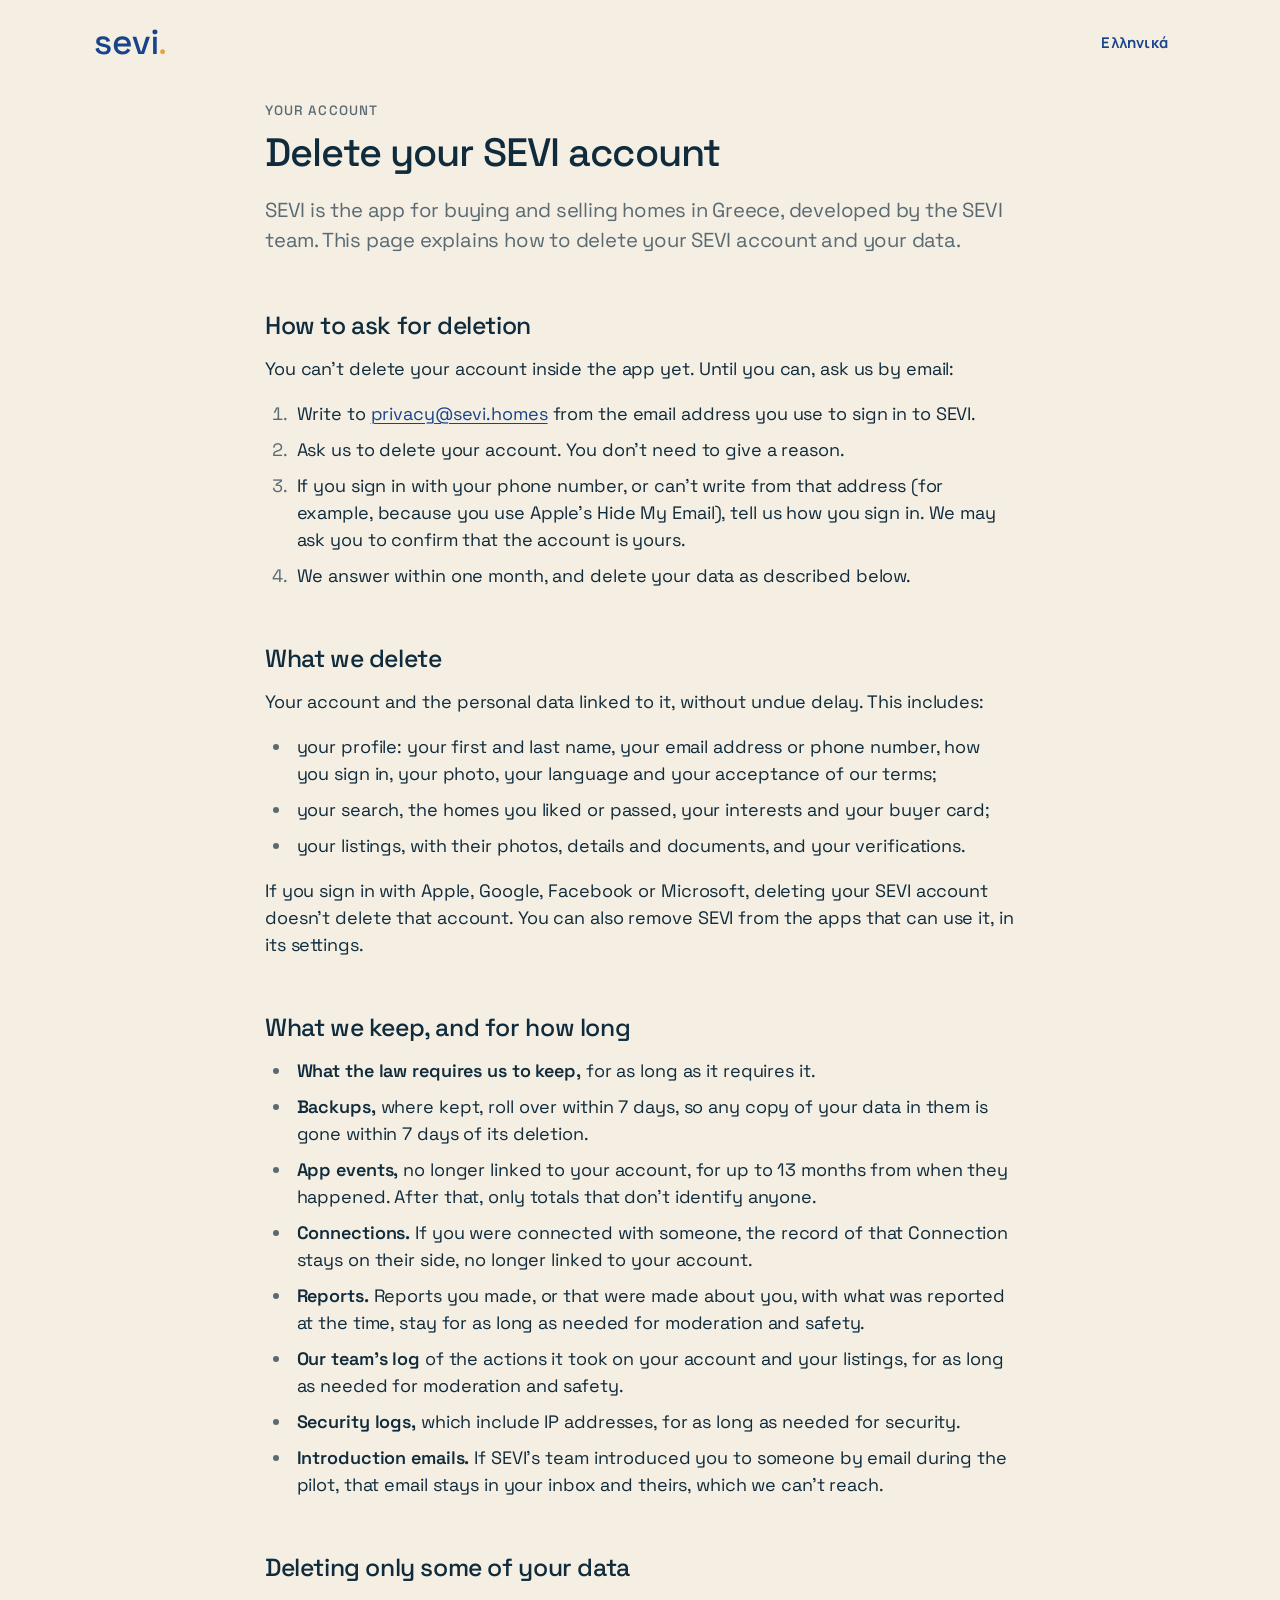
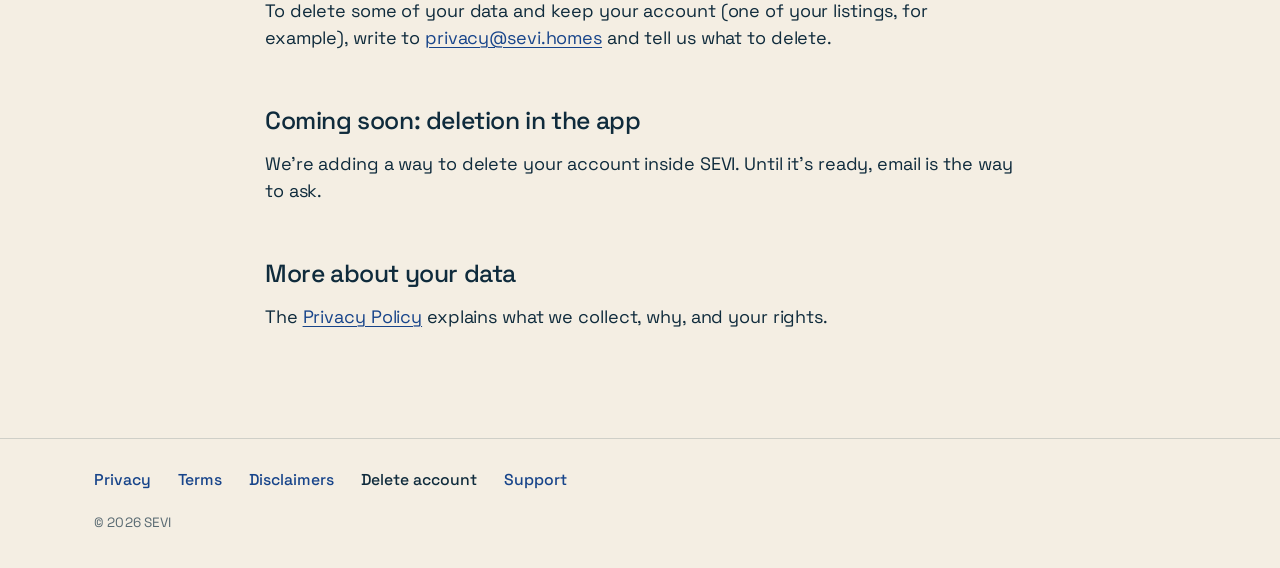
==== delete-account/index.html @ f6a487db "Publish the SEVI pilot site (built from Kirillsamarits/sevi 3c69f68, apps/web) Co-Authored-By: Claud" ====
<!doctype html>
<html lang="en">
<head>
<meta charset="utf-8">
<meta name="viewport" content="width=device-width, initial-scale=1">
<meta http-equiv="Content-Security-Policy" content="default-src 'none'; style-src 'self'; font-src 'self'; img-src 'self'; base-uri 'none'; form-action 'none'">
<meta name="referrer" content="no-referrer">
<title>Delete your SEVI account · SEVI</title>
<meta name="description" content="How to ask for your SEVI account to be deleted, what we delete, and what we keep and for how long.">
<meta name="color-scheme" content="light">
<meta name="theme-color" content="#F4EEE3">
<link rel="canonical" href="https://sevi.homes/delete-account/">
<link rel="alternate" hreflang="en" href="https://sevi.homes/delete-account/">
<link rel="alternate" hreflang="el" href="https://sevi.homes/el/delete-account/">
<link rel="alternate" hreflang="x-default" href="https://sevi.homes/delete-account/">
<link rel="icon" href="/favicon.ico" sizes="any">
<link rel="icon" href="/favicon.svg" type="image/svg+xml">
<link rel="apple-touch-icon" href="/apple-touch-icon.png">
<link rel="preload" href="/assets/fonts/SpaceGrotesk_400Regular.woff" as="font" type="font/woff" crossorigin>
<link rel="stylesheet" href="/assets/site.03971e6dd9.css">
</head>
<body>
<a class="skip" href="#main">Skip to content</a>
<header class="site-header"><div class="wrap"><a class="brand" href="/" aria-label="SEVI, home page"><svg class="wordmark" viewBox="0 0 205.51 79.40" aria-hidden="true" focusable="false"><g transform="translate(-0.600 74.000)"><path fill="#17448A" d="M27.8 1.4Q18.4 1.4 12.2 -2.8Q6 -7 4.6 -15.5L14.2 -17.8Q15 -13.7 16.9 -11.3Q18.8 -8.9 21.65 -7.9Q24.5 -6.9 27.8 -6.9Q32.7 -6.9 35.35 -8.8Q38 -10.7 38 -13.7Q38 -16.7 35.5 -18.1Q33 -19.5 28.1 -20.4L24.7 -21Q19.7 -21.9 15.6 -23.6Q11.5 -25.3 9.1 -28.3Q6.7 -31.3 6.7 -36Q6.7 -43 11.9 -46.85Q17.1 -50.7 25.7 -50.7Q34 -50.7 39.35 -46.95Q44.7 -43.2 46.3 -36.8L36.7 -34.1Q35.8 -38.6 32.9 -40.45Q30 -42.3 25.7 -42.3Q21.5 -42.3 19.1 -40.75Q16.7 -39.2 16.7 -36.4Q16.7 -33.4 19.05 -32Q21.4 -30.6 25.4 -29.9L28.9 -29.3Q34.2 -28.4 38.6 -26.8Q43 -25.2 45.55 -22.2Q48.1 -19.2 48.1 -14.2Q48.1 -6.8 42.6 -2.7Q37.1 1.4 27.8 1.4ZM81.7 1.4Q74.2 1.4 68.6 -1.75Q63 -4.9 59.85 -10.65Q56.7 -16.4 56.7 -24V-25.2Q56.7 -32.9 59.8 -38.65Q62.9 -44.4 68.45 -47.55Q74 -50.7 81.3 -50.7Q88.4 -50.7 93.75 -47.55Q99.1 -44.4 102.1 -38.8Q105.1 -33.2 105.1 -25.7V-21.8H67.2Q67.4 -15.3 71.55 -11.45Q75.7 -7.6 81.9 -7.6Q87.7 -7.6 90.65 -10.2Q93.6 -12.8 95.2 -16.2L103.7 -11.8Q102.3 -9 99.65 -5.9Q97 -2.8 92.7 -0.7Q88.4 1.4 81.7 1.4ZM67.3 -29.7H94.6Q94.2 -35.3 90.6 -38.45Q87 -41.6 81.2 -41.6Q75.4 -41.6 71.75 -38.45Q68.1 -35.3 67.3 -29.7ZM126.2 0 109.6 -49.3H120.5L133.6 -7.6H135.2L148.3 -49.3H159.2L142.6 0ZM168.2 0V-49.3H178.5V0ZM173.4 -56Q170.4 -56 168.35 -57.95Q166.3 -59.9 166.3 -63Q166.3 -66.1 168.35 -68.05Q170.4 -70 173.4 -70Q176.5 -70 178.5 -68.05Q180.5 -66.1 180.5 -63Q180.5 -59.9 178.5 -57.95Q176.5 -56 173.4 -56Z"/><circle fill="#E8A23C" cx="195.153" cy="-6.553" r="6.953"/></g></svg></a><a class="lang" href="/el/delete-account/" hreflang="el" lang="el">Ελληνικά</a></div></header>
<main id="main" tabindex="-1"><div class="page wrap"><div class="single"><header class="page-head"><p class="overline">YOUR ACCOUNT</p><h1>Delete your SEVI account</h1><p class="lead">SEVI is the app for buying and selling homes in Greece, developed by the SEVI team. This page explains how to delete your SEVI account and your data.</p></header><div class="prose"><h2>How to ask for deletion</h2>
<p>You can’t delete your account inside the app yet. Until you can, ask us by email:</p>
<ol><li>Write to <a href="mailto:privacy@sevi.homes?subject=Delete%20my%20SEVI%20account">privacy@sevi.homes</a> from the email address you use to sign in to SEVI.</li><li>Ask us to delete your account. You don’t need to give a reason.</li><li>If you sign in with your phone number, or can’t write from that address (for example, because you use Apple’s Hide My Email), tell us how you sign in. We may ask you to confirm that the account is yours.</li><li>We answer within one month, and delete your data as described below.</li></ol>
<h2>What we delete</h2>
<p>Your account and the personal data linked to it, without undue delay. This includes:</p>
<ul><li>your profile: your first and last name, your email address or phone number, how you sign in, your photo, your language and your acceptance of our terms;</li><li>your search, the homes you liked or passed, your interests and your buyer card;</li><li>your listings, with their photos, details and documents, and your verifications.</li></ul>
<p>If you sign in with Apple, Google, Facebook or Microsoft, deleting your SEVI account doesn’t delete that account. You can also remove SEVI from the apps that can use it, in its settings.</p>
<h2>What we keep, and for how long</h2>
<ul><li><strong>What the law requires us to keep,</strong> for as long as it requires it.</li><li><strong>Backups,</strong> where kept, roll over within 7 days, so any copy of your data in them is gone within 7 days of its deletion.</li><li><strong>App events,</strong> no longer linked to your account, for up to 13 months from when they happened. After that, only totals that don’t identify anyone.</li><li><strong>Connections.</strong> If you were connected with someone, the record of that Connection stays on their side, no longer linked to your account.</li><li><strong>Reports.</strong> Reports you made, or that were made about you, with what was reported at the time, stay for as long as needed for moderation and safety.</li><li><strong>Our team’s log</strong> of the actions it took on your account and your listings, for as long as needed for moderation and safety.</li><li><strong>Security logs,</strong> which include IP addresses, for as long as needed for security.</li><li><strong>Introduction emails.</strong> If SEVI’s team introduced you to someone by email during the pilot, that email stays in your inbox and theirs, which we can’t reach.</li></ul>
<h2>Deleting only some of your data</h2>
<p>To delete some of your data and keep your account (one of your listings, for example), write to <a href="mailto:privacy@sevi.homes">privacy@sevi.homes</a> and tell us what to delete.</p>
<h2>Coming soon: deletion in the app</h2>
<p>We’re adding a way to delete your account inside SEVI. Until it’s ready, email is the way to ask.</p>
<h2>More about your data</h2>
<p>The <a href="/privacy/">Privacy Policy</a> explains what we collect, why, and your rights.</p></div></div></div></main>
<footer class="site-footer"><div class="wrap"><nav aria-label="Legal and help"><ul class="footer-links"><li><a href="/privacy/">Privacy</a></li><li><a href="/terms/">Terms</a></li><li><a href="/disclaimers/">Disclaimers</a></li><li><a href="/delete-account/" aria-current="page">Delete account</a></li><li><a href="/support/">Support</a></li></ul></nav><p class="copyright">© 2026 SEVI</p></div></footer>
</body>
</html>
---- assets/site.03971e6dd9.css ----
/* GENERATED by apps/web (src/css.ts) from packages/ui/src/tokens.ts. Do not edit. */
@font-face { font-family: "Space Grotesk"; font-style: normal; font-weight: 400; font-display: swap; src: url("/assets/fonts/SpaceGrotesk_400Regular.woff") format("woff"); }
@font-face { font-family: "Sevi Greek"; font-style: normal; font-weight: 400; font-display: swap; src: url("/assets/fonts/Manrope_500Medium.woff") format("woff"); size-adjust: 94%; }
@font-face { font-family: "Space Grotesk"; font-style: normal; font-weight: 500; font-display: swap; src: url("/assets/fonts/SpaceGrotesk_500Medium.woff") format("woff"); }
@font-face { font-family: "Sevi Greek"; font-style: normal; font-weight: 500; font-display: swap; src: url("/assets/fonts/Manrope_600SemiBold.woff") format("woff"); size-adjust: 94%; }
@font-face { font-family: "Space Grotesk"; font-style: normal; font-weight: 600; font-display: swap; src: url("/assets/fonts/SpaceGrotesk_600SemiBold.woff") format("woff"); }
@font-face { font-family: "Sevi Greek"; font-style: normal; font-weight: 600; font-display: swap; src: url("/assets/fonts/Manrope_700Bold.woff") format("woff"); size-adjust: 94%; }
:root {
  --color-bg: #F4EEE3;
  --color-surface: #FFFFFF;
  --color-brand: #17448A;
  --color-surface-dark: #11325F;
  --color-text: #0F2B3C;
  --color-text-muted: rgba(15, 43, 60, 0.68);
  --color-text-subtle: rgba(15, 43, 60, 0.46);
  --color-text-on-dark: #FFFFFF;
  --color-text-on-dark-muted: rgba(255, 255, 255, 0.78);
  --color-primary: #17448A;
  --color-on-primary: #FFFFFF;
  --color-link: #17448A;
  --color-tint: rgba(23, 68, 138, 0.10);
  --color-tint-on-surface: #E8ECF3;
  --color-icon-tile: #11325F;
  --color-find-dot: #E8A23C;
  --color-logo-mono: #000000;
  --color-fill: rgba(15, 43, 60, 0.06);
  --color-fill-on-dark: rgba(255, 255, 255, 0.14);
  --color-line-on-dark: rgba(255, 255, 255, 0.42);
  --color-land-on-brand: #11325F;
  --color-story-track: rgba(255, 255, 255, 0.45);
  --color-art-sky: #F4EEE3;
  --color-art-sea: #17448A;
  --color-art-sea-on-brand: #11325F;
  --color-art-deep: #11325F;
  --color-art-wall: #FFFFFF;
  --color-art-ink: #0F2B3C;
  --color-art-shade: rgba(15, 43, 60, 0.10);
  --color-art-land: rgba(15, 43, 60, 0.06);
  --color-art-window: rgba(23, 68, 138, 0.14);
  --color-line-on-light: rgba(23, 68, 138, 0.38);
  --color-land-on-light: rgba(23, 68, 138, 0.07);
  --color-scrim: rgba(15, 43, 60, 0.55);
  --color-tab-bar-tint: rgba(244, 238, 227, 0.92);
  --color-glass-wash: rgba(244, 238, 227, 0.72);
  --color-glass-wash-on-brand: rgba(255, 255, 255, 0.78);
  --color-danger: #A8432F;
  --color-danger-soft: rgba(168, 67, 47, 0.10);
  --color-divider: rgba(15, 43, 60, 0.16);
  --color-control-track: rgba(15, 43, 60, 0.10);
  --color-control-off: rgba(15, 43, 60, 0.60);
  --color-histogram: rgba(23, 68, 138, 0.32);
  --space-xxs: 0.125rem;
  --space-xs: 0.25rem;
  --space-sm: 0.5rem;
  --space-md: 0.75rem;
  --space-lg: 1rem;
  --space-xl: 1.5rem;
  --space-xxl: 2rem;
  --space-xxxl: 3rem;
  --space-gutter: 1.5rem;
  --radius-sm: 12px;
  --radius-tile: 12px;
  --radius-input: 16px;
  --radius-card: 24px;
  --radius-sheet: 28px;
  --radius-pill: 999px;
  --shadow-resting: 0px 1px 2px rgba(15, 43, 60, 0.06), 0px 2px 8px rgba(15, 43, 60, 0.06);
  --shadow-card: 0px 1px 3px rgba(15, 43, 60, 0.06), 0px 10px 28px rgba(15, 43, 60, 0.10);
  --shadow-raised: 0px 2px 6px rgba(15, 43, 60, 0.08), 0px 18px 44px rgba(15, 43, 60, 0.14);
  --shadow-tab-bar: 0px 2px 6px rgba(15, 43, 60, 0.06), 0px 8px 28px rgba(15, 43, 60, 0.12);
  --shadow-pinned-footer: 0px -1px 2px rgba(15, 43, 60, 0.05), 0px -6px 16px rgba(15, 43, 60, 0.08);
  --shadow-pinned-header: 0px 1px 2px rgba(15, 43, 60, 0.05), 0px 6px 16px rgba(15, 43, 60, 0.08);
  --shadow-focus: inset 0px 0px 0px 1.5px rgba(23, 68, 138, 1);
  --shadow-focus-danger: inset 0px 0px 0px 1.5px rgba(168, 67, 47, 1);
  --shadow-focus-on-dark: inset 0px 0px 0px 2px rgba(255,255,255,1);
  --shadow-thumb: 0px 1px 2px rgba(15, 43, 60, 0.10), 0px 3px 8px rgba(15, 43, 60, 0.14), inset 0px 0px 0px 2px rgba(23, 68, 138, 1);
  --type-hero-size: 2.125rem;
  --type-hero-line: 1.1176;
  --type-hero-tracking: -0.024em;
  --type-hero-weight: 500;
  --type-hero-compact-size: 1.75rem;
  --type-hero-compact-line: 1.1429;
  --type-hero-compact-tracking: -0.022em;
  --type-hero-compact-weight: 500;
  --type-title-size: 1.75rem;
  --type-title-line: 1.2143;
  --type-title-tracking: -0.022em;
  --type-title-weight: 500;
  --type-story-title-size: 1.75rem;
  --type-story-title-line: 1.2143;
  --type-story-title-tracking: -0.022em;
  --type-story-title-weight: 500;
  --type-price-size: 1.75rem;
  --type-price-line: 1.1429;
  --type-price-tracking: -0.02em;
  --type-price-weight: 700;
  --type-title2-size: 1.375rem;
  --type-title2-line: 1.2727;
  --type-title2-tracking: -0.016em;
  --type-title2-weight: 500;
  --type-headline-size: 1.125rem;
  --type-headline-line: 1.3333;
  --type-headline-tracking: -0.01em;
  --type-headline-weight: 500;
  --type-body-size: 1rem;
  --type-body-line: 1.5;
  --type-body-tracking: -0.006em;
  --type-body-weight: 400;
  --type-body-strong-size: 1rem;
  --type-body-strong-line: 1.5;
  --type-body-strong-tracking: -0.006em;
  --type-body-strong-weight: 600;
  --type-callout-size: 0.875rem;
  --type-callout-line: 1.4286;
  --type-callout-tracking: 0em;
  --type-callout-weight: 500;
  --type-subhead-size: 0.875rem;
  --type-subhead-line: 1.4286;
  --type-subhead-tracking: 0em;
  --type-subhead-weight: 400;
  --type-caption-size: 0.75rem;
  --type-caption-line: 1.3333;
  --type-caption-tracking: 0.01em;
  --type-caption-weight: 400;
  --type-provider-label-size: 1.1875rem;
  --type-provider-label-line: 1.2632;
  --type-provider-label-tracking: -0.008em;
  --type-provider-label-weight: 600;
  --type-header-action-size: 0.875rem;
  --type-header-action-line: 1.4286;
  --type-header-action-tracking: 0em;
  --type-header-action-weight: 600;
  --type-tab-label-size: 0.6875rem;
  --type-tab-label-line: 1.2727;
  --type-tab-label-tracking: 0.01em;
  --type-tab-label-weight: 500;
  --type-overline-size: 0.75rem;
  --type-overline-line: 1.3333;
  --type-overline-tracking: 0.08em;
  --type-overline-weight: 500;
  --weight-regular: 400;
  --weight-medium: 500;
  --weight-semibold: 600;
  --weight-bold: 700;
  --size-hit: 48px;
  --size-header: 44px;
  --size-logo-header: 28px;
  --size-logo-hero: 56px;
  --size-content-max: 560px;
  --motion-press: 100ms;
  --motion-fast: 150ms;
  --motion-base: 220ms;
  --motion-slow: 300ms;
  --ease-out: cubic-bezier(0.23, 1, 0.32, 1);
  --font-latin: "Space Grotesk", "Sevi Greek", system-ui, -apple-system, "Segoe UI", sans-serif;
  --font-greek: "Sevi Greek", "Space Grotesk", system-ui, -apple-system, "Segoe UI", sans-serif;
  --greek-tracking-el: 0.012em;
  --greek-tracking: 0em;
  --logo-ratio: 2.5883;
  --logo-clear: 0.6855;
  --gutter: var(--space-gutter);
  /* The readable line for running text: 65 characters of Space Grotesk (its "0" is 0.641 em), in rem so the frame stays put when the language (and the face) changes. The contents column sits beside it. */
  --measure: 41.665rem;
  --toc-width: 16rem;
  --page-max: calc(var(--toc-width) + var(--space-xxxl) + var(--measure));
}
*, *::before, *::after { box-sizing: border-box; }
html { color-scheme: light; font-family: var(--font-latin); -webkit-text-size-adjust: 100%; text-size-adjust: 100%; }
[lang|="el"] { font-family: var(--font-greek); --greek-tracking: var(--greek-tracking-el); }
[lang|="en"] { font-family: var(--font-latin); --greek-tracking: 0em; }
@media (min-width: 48rem) { html { font-size: 112.5%; } }
body { margin: 0; min-height: 100vh; min-height: 100svh; display: flex; flex-direction: column; background: var(--color-bg); color: var(--color-text); font-size: var(--type-body-size); line-height: var(--type-body-line); letter-spacing: calc(var(--type-body-tracking) + var(--greek-tracking)); font-weight: var(--type-body-weight); overflow-wrap: break-word; -webkit-font-smoothing: antialiased; -moz-osx-font-smoothing: grayscale; }
main { flex: 1 0 auto; }
main:focus { outline: none; }
h1, h2, h3, p, ul, ol { margin: 0; }
a { color: var(--color-link); text-decoration-line: underline; text-decoration-thickness: from-font; text-underline-offset: 0.18em; }
a:hover { text-decoration-color: currentColor; text-decoration-thickness: 0.1em; }
:focus-visible { outline: 0.125rem solid var(--color-link); outline-offset: 0.1875rem; border-radius: var(--space-xxs); }
strong { font-weight: var(--weight-semibold); }

.skip { position: absolute; top: var(--space-sm); left: var(--gutter); z-index: 1; transform: translateY(-200%); padding: var(--space-sm) var(--space-lg); border-radius: var(--radius-pill); background: var(--color-primary); color: var(--color-on-primary); font-size: var(--type-callout-size); line-height: var(--type-callout-line); letter-spacing: calc(var(--type-callout-tracking) + var(--greek-tracking)); font-weight: var(--weight-semibold); text-decoration: none; }
.skip:focus { transform: none; }

.wrap { width: 100%; max-width: calc(var(--page-max) + 2 * var(--gutter)); margin-inline: auto; padding-inline: var(--gutter); }

.site-header .wrap { display: flex; align-items: center; justify-content: space-between; gap: var(--space-lg); min-height: calc(var(--size-header) + 2 * var(--space-lg)); padding-block: var(--space-lg); }
.brand { display: inline-flex; padding-block: var(--space-sm); margin-inline-end: calc(var(--size-logo-header) * var(--logo-clear)); border-radius: var(--radius-sm); }
.brand svg { display: block; height: var(--size-logo-header); width: calc(var(--size-logo-header) * var(--logo-ratio)); }
.lang { display: inline-flex; align-items: center; min-height: var(--size-hit); margin-inline-start: auto; padding-inline: var(--space-lg); border-radius: var(--radius-pill); font-size: var(--type-header-action-size); line-height: var(--type-header-action-line); letter-spacing: calc(var(--type-header-action-tracking) + var(--greek-tracking)); font-weight: var(--type-header-action-weight); text-decoration: none; }
.lang:hover { background: var(--color-tint); }

.home { display: grid; place-items: center; padding-block: var(--space-xxl) var(--space-xxxl); text-align: center; }
.home-inner { max-width: var(--size-content-max); }
.hero-mark { --logo-h: clamp(3.5rem, 3.15rem + 1.75vw, 4.55rem); display: block; height: var(--logo-h); width: calc(var(--logo-h) * var(--logo-ratio)); margin: 0 auto max(var(--space-xxxl), calc(var(--logo-h) * var(--logo-clear))); }
.home h1 { font-size: var(--type-hero-size); line-height: var(--type-hero-line); letter-spacing: calc(var(--type-hero-tracking) + var(--greek-tracking)); font-weight: var(--type-hero-weight); font-size: clamp(2.125rem, 1.9125rem + 1.0625vw, 2.7625rem); margin-bottom: var(--space-xl); text-wrap: balance; }
.home-body p { font-size: var(--type-headline-size); line-height: var(--type-body-line); letter-spacing: calc(var(--type-headline-tracking) + var(--greek-tracking)); font-weight: var(--weight-regular); color: var(--color-text-muted); text-wrap: pretty; }
.home-body p + p { margin-top: var(--space-md); }
.status { margin-top: var(--space-xl); font-size: var(--type-callout-size); line-height: var(--type-callout-line); letter-spacing: calc(var(--type-callout-tracking) + var(--greek-tracking)); font-weight: var(--type-callout-weight); color: var(--color-text-muted); }
.contact { margin-top: var(--space-lg); font-size: var(--type-subhead-size); line-height: var(--type-subhead-line); letter-spacing: calc(var(--type-subhead-tracking) + var(--greek-tracking)); font-weight: var(--type-subhead-weight); color: var(--color-text-muted); }

.page { padding-block: var(--space-lg) var(--space-xxxl); }
.single { max-width: var(--measure); margin-inline: auto; }
.overline { margin-bottom: var(--space-sm); font-size: var(--type-overline-size); line-height: var(--type-overline-line); letter-spacing: calc(var(--type-overline-tracking) + var(--greek-tracking)); font-weight: var(--type-overline-weight); color: var(--color-text-muted); }
.page h1 { font-size: var(--type-title-size); line-height: var(--type-title-line); letter-spacing: calc(var(--type-title-tracking) + var(--greek-tracking)); font-weight: var(--type-title-weight); font-size: clamp(1.75rem, 1.575rem + 0.875vw, 2.275rem); margin-bottom: var(--space-lg); text-wrap: balance; }
.lead { font-size: var(--type-headline-size); line-height: var(--type-body-line); letter-spacing: calc(var(--type-headline-tracking) + var(--greek-tracking)); font-weight: var(--weight-regular); color: var(--color-text-muted); }
.page-head { margin-bottom: var(--space-xl); }

.prose h2 { font-size: var(--type-title2-size); line-height: var(--type-title2-line); letter-spacing: calc(var(--type-title2-tracking) + var(--greek-tracking)); font-weight: var(--type-title2-weight); margin: var(--space-xxxl) 0 var(--space-md); scroll-margin-top: var(--space-xl); text-wrap: balance; }
.prose p, .prose ul, .prose ol { margin-bottom: var(--space-lg); }
.prose ul, .prose ol { padding-inline-start: var(--space-xl); }
.prose li { padding-inline-start: var(--space-xs); }
.prose li + li { margin-top: var(--space-sm); }
.prose li::marker { color: var(--color-text-muted); }
.note { margin-bottom: var(--space-lg); padding: var(--space-lg) var(--space-xl); border-radius: var(--radius-input); background: var(--color-surface); box-shadow: var(--shadow-resting); }
.note p { margin: 0; }
.meta { font-size: var(--type-subhead-size); line-height: var(--type-subhead-line); letter-spacing: calc(var(--type-subhead-tracking) + var(--greek-tracking)); font-weight: var(--type-subhead-weight); color: var(--color-text-muted); }
.after { margin-top: var(--space-xxxl); padding-top: var(--space-xl); border-top: 1px solid var(--color-divider); color: var(--color-text-muted); }

.doc { display: grid; grid-template-areas: "intro" "toc" "body"; }
.doc-intro { grid-area: intro; max-width: var(--measure); }
.doc-body { grid-area: body; max-width: var(--measure); min-width: 0; }
.toc { grid-area: toc; max-width: var(--measure); margin: var(--space-md) 0 var(--space-lg); padding: var(--space-xl); border-radius: var(--radius-card); background: var(--color-surface); box-shadow: var(--shadow-resting); }
.toc ul { list-style: none; margin: 0; padding: 0; }
.toc a { display: block; padding-block: var(--space-xs); font-size: var(--type-subhead-size); line-height: var(--type-subhead-line); letter-spacing: calc(var(--type-subhead-tracking) + var(--greek-tracking)); font-weight: var(--type-subhead-weight); text-decoration: none; }
.toc a:hover { text-decoration: underline; }
@media (min-width: 64rem) {
  .doc { grid-template-columns: var(--toc-width) minmax(0, var(--measure)); grid-template-areas: "toc intro" "toc body"; grid-template-rows: auto 1fr; column-gap: var(--space-xxxl); }
  .toc { position: sticky; top: var(--space-xl); align-self: start; max-height: calc(100vh - 2 * var(--space-xl)); overflow-y: auto; margin: 0; padding: 0 0 var(--space-lg); border-radius: 0; background: none; box-shadow: none; }
}

.site-footer { margin-top: var(--space-xxl); border-top: 1px solid var(--color-divider); }
.site-footer .wrap { padding-block: var(--space-lg) var(--space-xxl); }
.footer-links { display: flex; flex-wrap: wrap; column-gap: var(--space-xl); list-style: none; margin: 0; padding: 0; }
@media (max-width: 30rem) { .footer-links { display: grid; grid-template-columns: repeat(2, minmax(0, max-content)); } }
.footer-links a { display: inline-flex; align-items: center; min-height: var(--size-hit); font-size: var(--type-callout-size); line-height: var(--type-callout-line); letter-spacing: calc(var(--type-callout-tracking) + var(--greek-tracking)); font-weight: var(--type-callout-weight); text-decoration: none; }
.footer-links a:hover { text-decoration: underline; }
.footer-links a[aria-current="page"] { color: var(--color-text); }
.copyright { margin-top: var(--space-sm); font-size: var(--type-caption-size); line-height: var(--type-caption-line); letter-spacing: calc(var(--type-caption-tracking) + var(--greek-tracking)); font-weight: var(--type-caption-weight); color: var(--color-text-muted); }

.not-found .alt { margin-top: var(--space-xxl); }

@media (prefers-reduced-motion: no-preference) {
  html { scroll-behavior: smooth; }
  .lang, .skip { transition: background-color var(--motion-fast) var(--ease-out), transform var(--motion-fast) var(--ease-out); }
}
@media print {
  body { background: var(--color-surface); }
  .skip, .lang, .toc, .footer-links { display: none; }
  .note { box-shadow: none; padding: 0; }
}
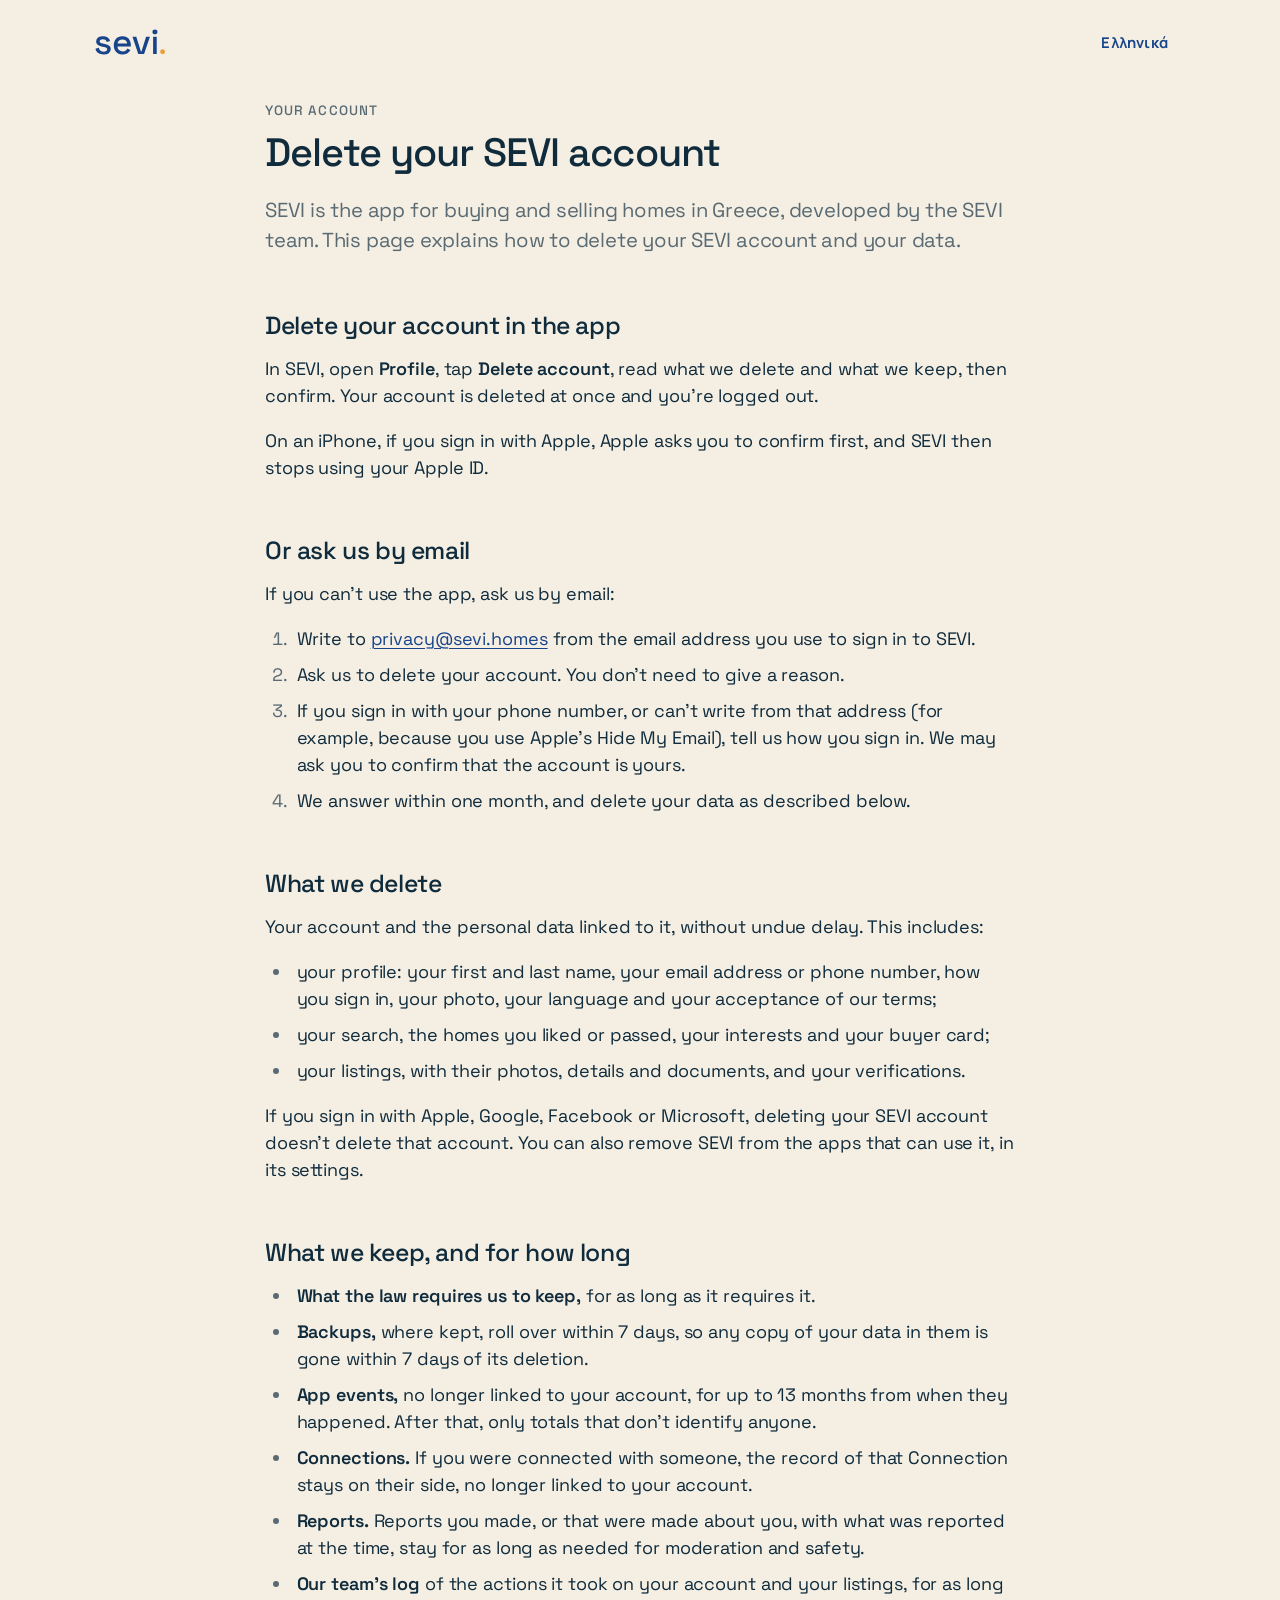
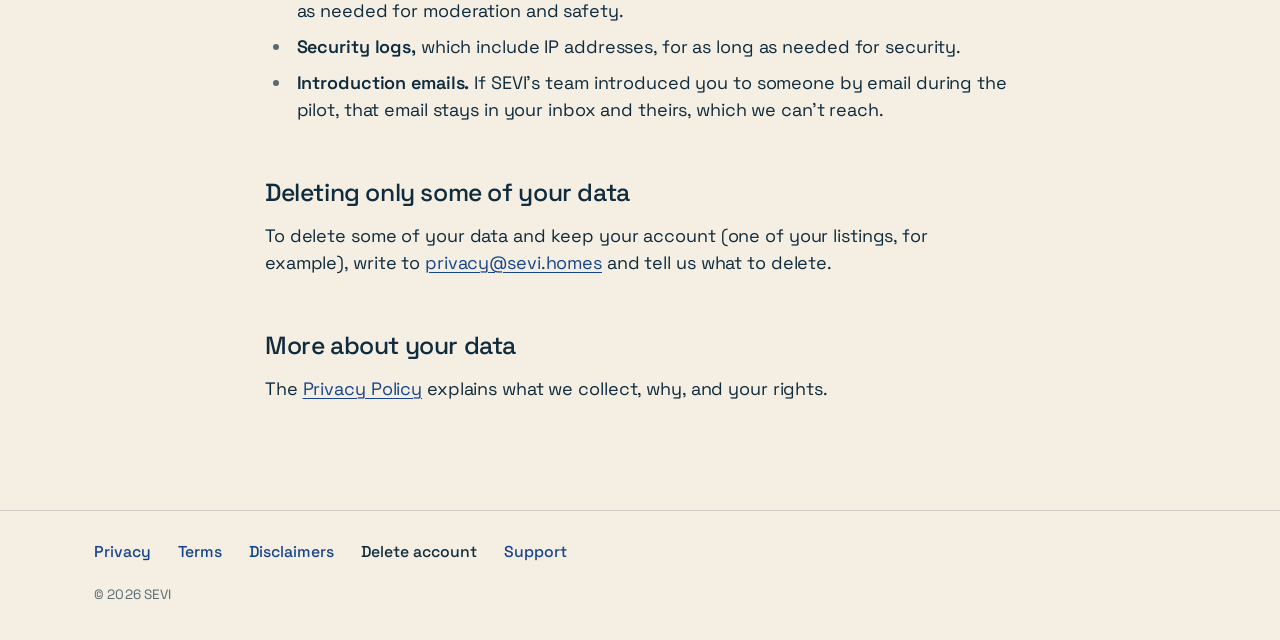
==== commit e80b6fbc: "Publish the SEVI pilot site (built from Kirillsamarits/sevi d7c020b, apps/web) Adds the email logo a" ====
--- a/delete-account/index.html
+++ b/delete-account/index.html
@@ -6,7 +6,7 @@
 <meta http-equiv="Content-Security-Policy" content="default-src 'none'; style-src 'self'; font-src 'self'; img-src 'self'; base-uri 'none'; form-action 'none'">
 <meta name="referrer" content="no-referrer">
 <title>Delete your SEVI account · SEVI</title>
-<meta name="description" content="How to ask for your SEVI account to be deleted, what we delete, and what we keep and for how long.">
+<meta name="description" content="How to delete your SEVI account, in the app or by email, what we delete, and what we keep and for how long.">
 <meta name="color-scheme" content="light">
 <meta name="theme-color" content="#F4EEE3">
 <link rel="canonical" href="https://sevi.homes/delete-account/">
@@ -22,8 +22,11 @@
 <body>
 <a class="skip" href="#main">Skip to content</a>
 <header class="site-header"><div class="wrap"><a class="brand" href="/" aria-label="SEVI, home page"><svg class="wordmark" viewBox="0 0 205.51 79.40" aria-hidden="true" focusable="false"><g transform="translate(-0.600 74.000)"><path fill="#17448A" d="M27.8 1.4Q18.4 1.4 12.2 -2.8Q6 -7 4.6 -15.5L14.2 -17.8Q15 -13.7 16.9 -11.3Q18.8 -8.9 21.65 -7.9Q24.5 -6.9 27.8 -6.9Q32.7 -6.9 35.35 -8.8Q38 -10.7 38 -13.7Q38 -16.7 35.5 -18.1Q33 -19.5 28.1 -20.4L24.7 -21Q19.7 -21.9 15.6 -23.6Q11.5 -25.3 9.1 -28.3Q6.7 -31.3 6.7 -36Q6.7 -43 11.9 -46.85Q17.1 -50.7 25.7 -50.7Q34 -50.7 39.35 -46.95Q44.7 -43.2 46.3 -36.8L36.7 -34.1Q35.8 -38.6 32.9 -40.45Q30 -42.3 25.7 -42.3Q21.5 -42.3 19.1 -40.75Q16.7 -39.2 16.7 -36.4Q16.7 -33.4 19.05 -32Q21.4 -30.6 25.4 -29.9L28.9 -29.3Q34.2 -28.4 38.6 -26.8Q43 -25.2 45.55 -22.2Q48.1 -19.2 48.1 -14.2Q48.1 -6.8 42.6 -2.7Q37.1 1.4 27.8 1.4ZM81.7 1.4Q74.2 1.4 68.6 -1.75Q63 -4.9 59.85 -10.65Q56.7 -16.4 56.7 -24V-25.2Q56.7 -32.9 59.8 -38.65Q62.9 -44.4 68.45 -47.55Q74 -50.7 81.3 -50.7Q88.4 -50.7 93.75 -47.55Q99.1 -44.4 102.1 -38.8Q105.1 -33.2 105.1 -25.7V-21.8H67.2Q67.4 -15.3 71.55 -11.45Q75.7 -7.6 81.9 -7.6Q87.7 -7.6 90.65 -10.2Q93.6 -12.8 95.2 -16.2L103.7 -11.8Q102.3 -9 99.65 -5.9Q97 -2.8 92.7 -0.7Q88.4 1.4 81.7 1.4ZM67.3 -29.7H94.6Q94.2 -35.3 90.6 -38.45Q87 -41.6 81.2 -41.6Q75.4 -41.6 71.75 -38.45Q68.1 -35.3 67.3 -29.7ZM126.2 0 109.6 -49.3H120.5L133.6 -7.6H135.2L148.3 -49.3H159.2L142.6 0ZM168.2 0V-49.3H178.5V0ZM173.4 -56Q170.4 -56 168.35 -57.95Q166.3 -59.9 166.3 -63Q166.3 -66.1 168.35 -68.05Q170.4 -70 173.4 -70Q176.5 -70 178.5 -68.05Q180.5 -66.1 180.5 -63Q180.5 -59.9 178.5 -57.95Q176.5 -56 173.4 -56Z"/><circle fill="#E8A23C" cx="195.153" cy="-6.553" r="6.953"/></g></svg></a><a class="lang" href="/el/delete-account/" hreflang="el" lang="el">Ελληνικά</a></div></header>
-<main id="main" tabindex="-1"><div class="page wrap"><div class="single"><header class="page-head"><p class="overline">YOUR ACCOUNT</p><h1>Delete your SEVI account</h1><p class="lead">SEVI is the app for buying and selling homes in Greece, developed by the SEVI team. This page explains how to delete your SEVI account and your data.</p></header><div class="prose"><h2>How to ask for deletion</h2>
-<p>You can’t delete your account inside the app yet. Until you can, ask us by email:</p>
+<main id="main" tabindex="-1"><div class="page wrap"><div class="single"><header class="page-head"><p class="overline">YOUR ACCOUNT</p><h1>Delete your SEVI account</h1><p class="lead">SEVI is the app for buying and selling homes in Greece, developed by the SEVI team. This page explains how to delete your SEVI account and your data.</p></header><div class="prose"><h2>Delete your account in the app</h2>
+<p>In SEVI, open <strong>Profile</strong>, tap <strong>Delete account</strong>, read what we delete and what we keep, then confirm. Your account is deleted at once and you’re logged out.</p>
+<p>On an iPhone, if you sign in with Apple, Apple asks you to confirm first, and SEVI then stops using your Apple ID.</p>
+<h2>Or ask us by email</h2>
+<p>If you can’t use the app, ask us by email:</p>
 <ol><li>Write to <a href="mailto:privacy@sevi.homes?subject=Delete%20my%20SEVI%20account">privacy@sevi.homes</a> from the email address you use to sign in to SEVI.</li><li>Ask us to delete your account. You don’t need to give a reason.</li><li>If you sign in with your phone number, or can’t write from that address (for example, because you use Apple’s Hide My Email), tell us how you sign in. We may ask you to confirm that the account is yours.</li><li>We answer within one month, and delete your data as described below.</li></ol>
 <h2>What we delete</h2>
 <p>Your account and the personal data linked to it, without undue delay. This includes:</p>
@@ -33,8 +36,6 @@
 <ul><li><strong>What the law requires us to keep,</strong> for as long as it requires it.</li><li><strong>Backups,</strong> where kept, roll over within 7 days, so any copy of your data in them is gone within 7 days of its deletion.</li><li><strong>App events,</strong> no longer linked to your account, for up to 13 months from when they happened. After that, only totals that don’t identify anyone.</li><li><strong>Connections.</strong> If you were connected with someone, the record of that Connection stays on their side, no longer linked to your account.</li><li><strong>Reports.</strong> Reports you made, or that were made about you, with what was reported at the time, stay for as long as needed for moderation and safety.</li><li><strong>Our team’s log</strong> of the actions it took on your account and your listings, for as long as needed for moderation and safety.</li><li><strong>Security logs,</strong> which include IP addresses, for as long as needed for security.</li><li><strong>Introduction emails.</strong> If SEVI’s team introduced you to someone by email during the pilot, that email stays in your inbox and theirs, which we can’t reach.</li></ul>
 <h2>Deleting only some of your data</h2>
 <p>To delete some of your data and keep your account (one of your listings, for example), write to <a href="mailto:privacy@sevi.homes">privacy@sevi.homes</a> and tell us what to delete.</p>
-<h2>Coming soon: deletion in the app</h2>
-<p>We’re adding a way to delete your account inside SEVI. Until it’s ready, email is the way to ask.</p>
 <h2>More about your data</h2>
 <p>The <a href="/privacy/">Privacy Policy</a> explains what we collect, why, and your rights.</p></div></div></div></main>
 <footer class="site-footer"><div class="wrap"><nav aria-label="Legal and help"><ul class="footer-links"><li><a href="/privacy/">Privacy</a></li><li><a href="/terms/">Terms</a></li><li><a href="/disclaimers/">Disclaimers</a></li><li><a href="/delete-account/" aria-current="page">Delete account</a></li><li><a href="/support/">Support</a></li></ul></nav><p class="copyright">© 2026 SEVI</p></div></footer>
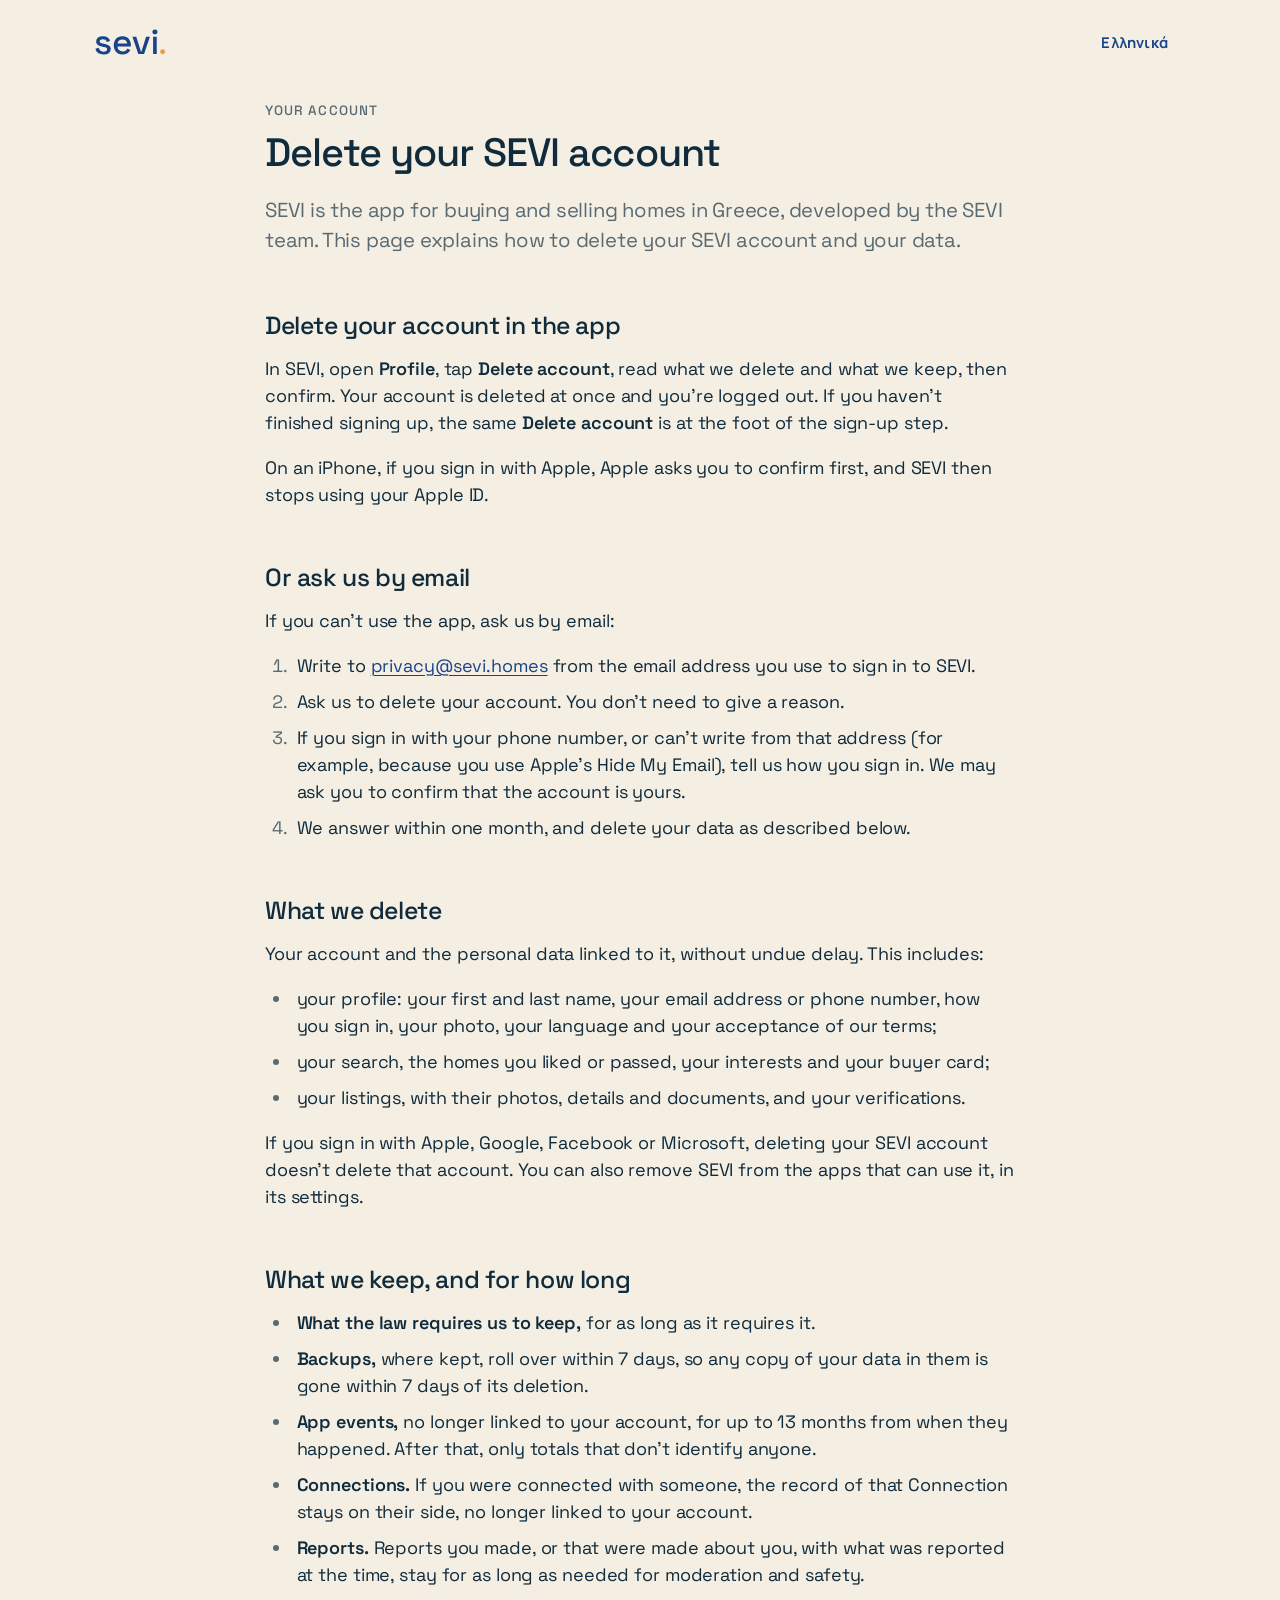
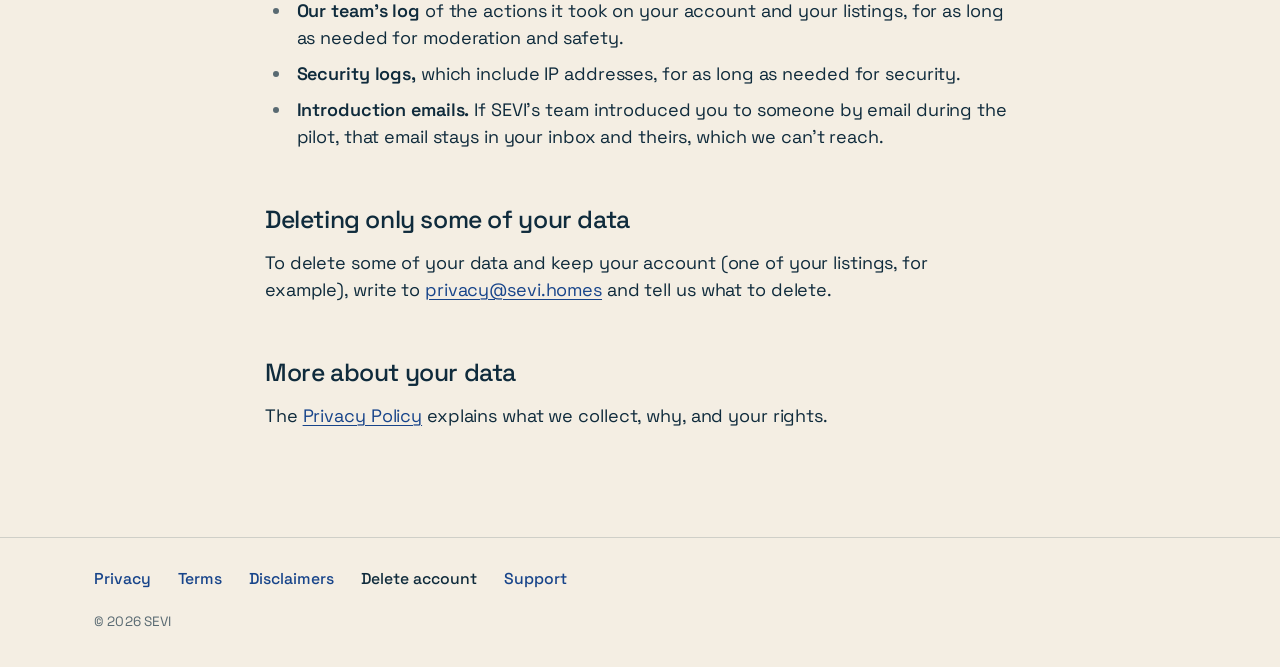
==== commit c77ab7f2: "Publish the SEVI pilot site (built from Kirillsamarits/sevi 83768ff, apps/web) Co-Authored-By: Claud" ====
--- a/delete-account/index.html
+++ b/delete-account/index.html
@@ -23,7 +23,7 @@
 <a class="skip" href="#main">Skip to content</a>
 <header class="site-header"><div class="wrap"><a class="brand" href="/" aria-label="SEVI, home page"><svg class="wordmark" viewBox="0 0 205.51 79.40" aria-hidden="true" focusable="false"><g transform="translate(-0.600 74.000)"><path fill="#17448A" d="M27.8 1.4Q18.4 1.4 12.2 -2.8Q6 -7 4.6 -15.5L14.2 -17.8Q15 -13.7 16.9 -11.3Q18.8 -8.9 21.65 -7.9Q24.5 -6.9 27.8 -6.9Q32.7 -6.9 35.35 -8.8Q38 -10.7 38 -13.7Q38 -16.7 35.5 -18.1Q33 -19.5 28.1 -20.4L24.7 -21Q19.7 -21.9 15.6 -23.6Q11.5 -25.3 9.1 -28.3Q6.7 -31.3 6.7 -36Q6.7 -43 11.9 -46.85Q17.1 -50.7 25.7 -50.7Q34 -50.7 39.35 -46.95Q44.7 -43.2 46.3 -36.8L36.7 -34.1Q35.8 -38.6 32.9 -40.45Q30 -42.3 25.7 -42.3Q21.5 -42.3 19.1 -40.75Q16.7 -39.2 16.7 -36.4Q16.7 -33.4 19.05 -32Q21.4 -30.6 25.4 -29.9L28.9 -29.3Q34.2 -28.4 38.6 -26.8Q43 -25.2 45.55 -22.2Q48.1 -19.2 48.1 -14.2Q48.1 -6.8 42.6 -2.7Q37.1 1.4 27.8 1.4ZM81.7 1.4Q74.2 1.4 68.6 -1.75Q63 -4.9 59.85 -10.65Q56.7 -16.4 56.7 -24V-25.2Q56.7 -32.9 59.8 -38.65Q62.9 -44.4 68.45 -47.55Q74 -50.7 81.3 -50.7Q88.4 -50.7 93.75 -47.55Q99.1 -44.4 102.1 -38.8Q105.1 -33.2 105.1 -25.7V-21.8H67.2Q67.4 -15.3 71.55 -11.45Q75.7 -7.6 81.9 -7.6Q87.7 -7.6 90.65 -10.2Q93.6 -12.8 95.2 -16.2L103.7 -11.8Q102.3 -9 99.65 -5.9Q97 -2.8 92.7 -0.7Q88.4 1.4 81.7 1.4ZM67.3 -29.7H94.6Q94.2 -35.3 90.6 -38.45Q87 -41.6 81.2 -41.6Q75.4 -41.6 71.75 -38.45Q68.1 -35.3 67.3 -29.7ZM126.2 0 109.6 -49.3H120.5L133.6 -7.6H135.2L148.3 -49.3H159.2L142.6 0ZM168.2 0V-49.3H178.5V0ZM173.4 -56Q170.4 -56 168.35 -57.95Q166.3 -59.9 166.3 -63Q166.3 -66.1 168.35 -68.05Q170.4 -70 173.4 -70Q176.5 -70 178.5 -68.05Q180.5 -66.1 180.5 -63Q180.5 -59.9 178.5 -57.95Q176.5 -56 173.4 -56Z"/><circle fill="#E8A23C" cx="195.153" cy="-6.553" r="6.953"/></g></svg></a><a class="lang" href="/el/delete-account/" hreflang="el" lang="el">Ελληνικά</a></div></header>
 <main id="main" tabindex="-1"><div class="page wrap"><div class="single"><header class="page-head"><p class="overline">YOUR ACCOUNT</p><h1>Delete your SEVI account</h1><p class="lead">SEVI is the app for buying and selling homes in Greece, developed by the SEVI team. This page explains how to delete your SEVI account and your data.</p></header><div class="prose"><h2>Delete your account in the app</h2>
-<p>In SEVI, open <strong>Profile</strong>, tap <strong>Delete account</strong>, read what we delete and what we keep, then confirm. Your account is deleted at once and you’re logged out.</p>
+<p>In SEVI, open <strong>Profile</strong>, tap <strong>Delete account</strong>, read what we delete and what we keep, then confirm. Your account is deleted at once and you’re logged out. If you haven’t finished signing up, the same <strong>Delete account</strong> is at the foot of the sign-up step.</p>
 <p>On an iPhone, if you sign in with Apple, Apple asks you to confirm first, and SEVI then stops using your Apple ID.</p>
 <h2>Or ask us by email</h2>
 <p>If you can’t use the app, ask us by email:</p>
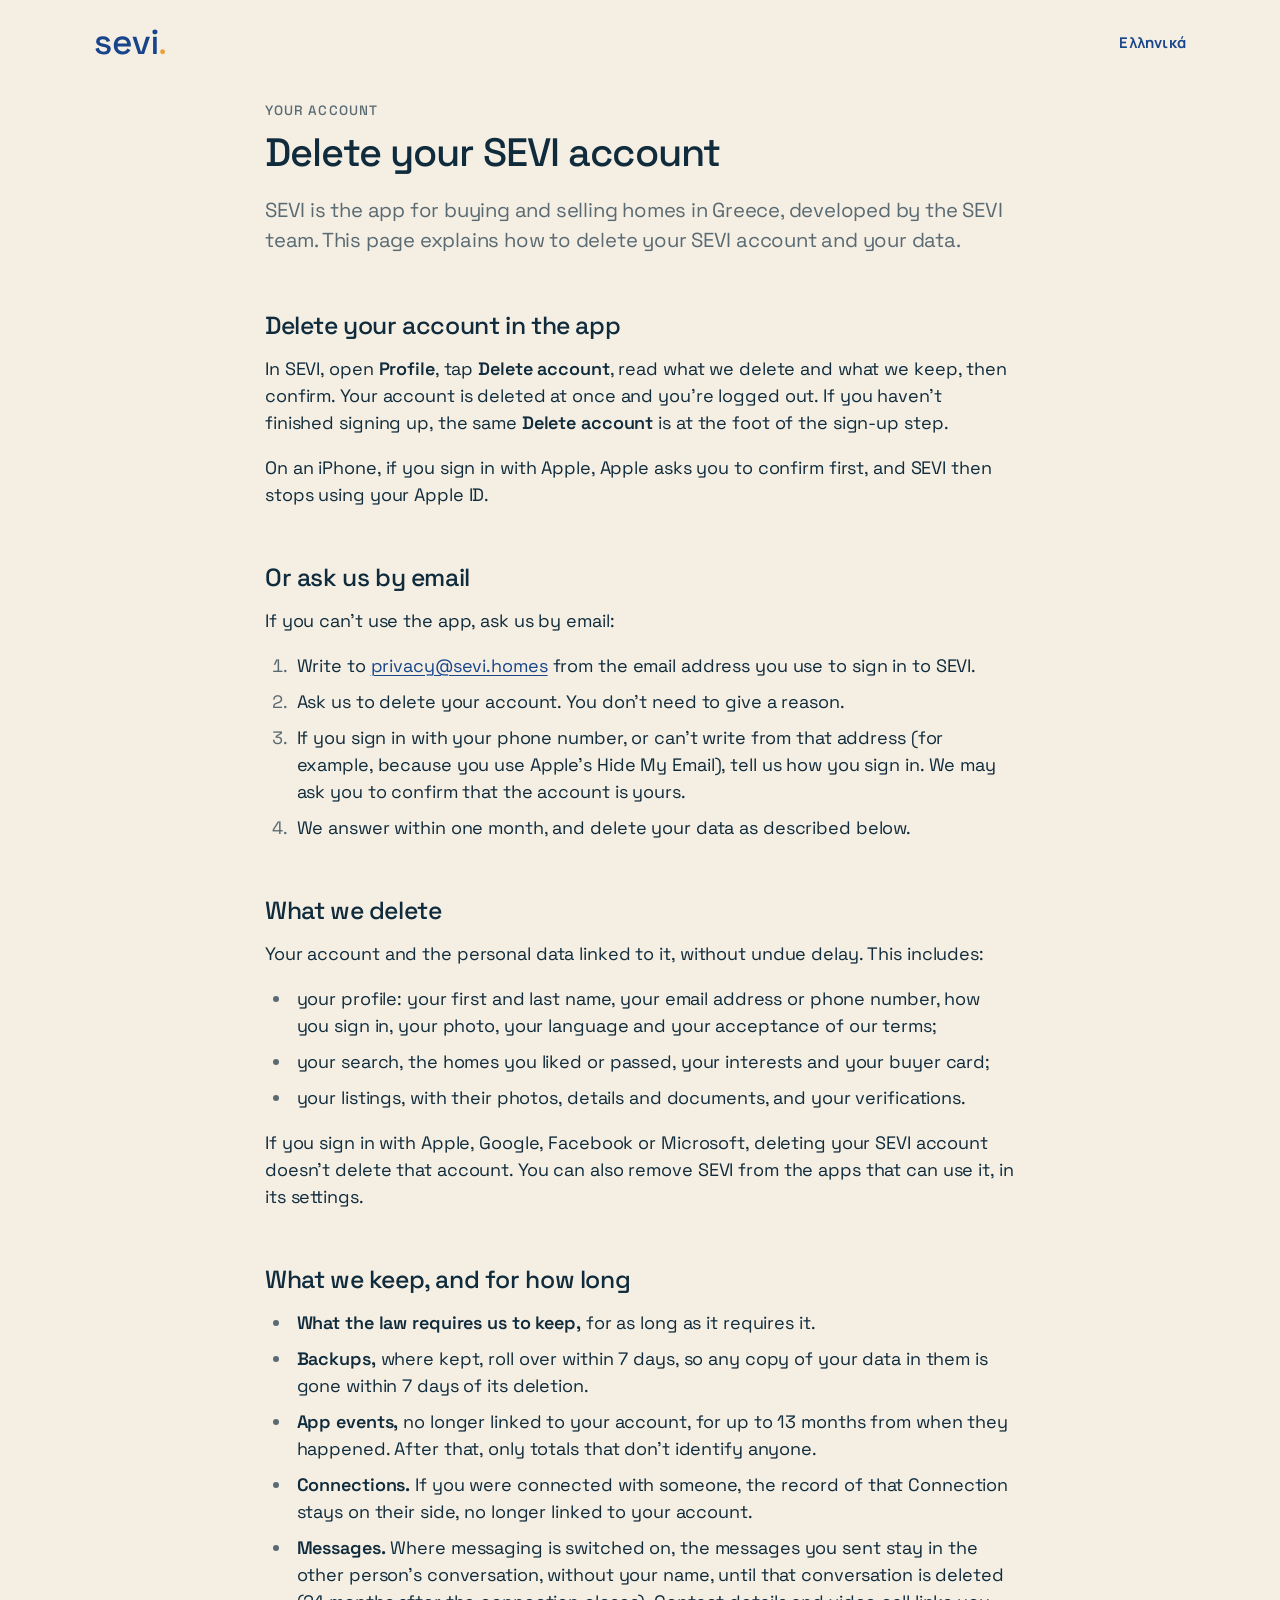
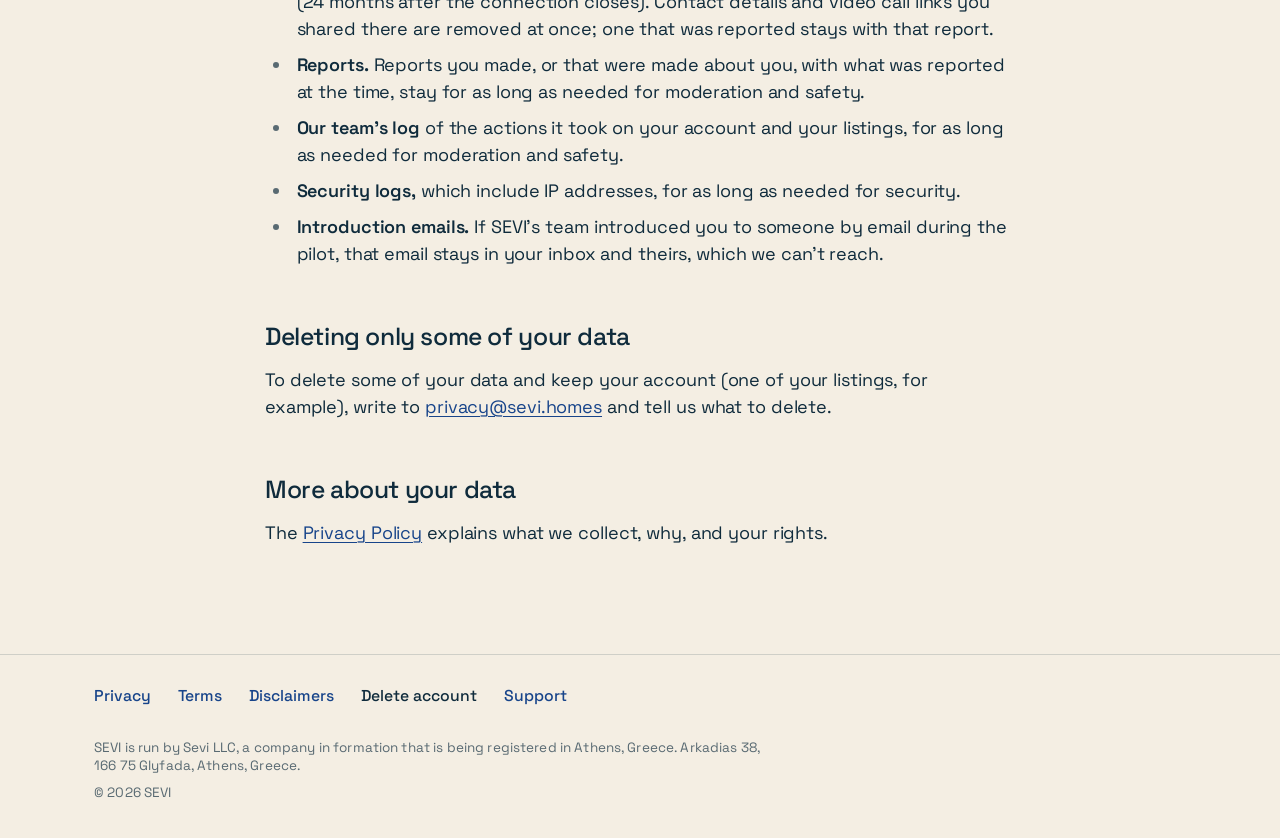
==== commit 00322b61: "Publish the SEVI pilot site (built from Kirillsamarits/sevi ef0ca14, apps/web) The waitlist landing," ====
--- a/delete-account/index.html
+++ b/delete-account/index.html
@@ -17,7 +17,7 @@
 <link rel="icon" href="/favicon.svg" type="image/svg+xml">
 <link rel="apple-touch-icon" href="/apple-touch-icon.png">
 <link rel="preload" href="/assets/fonts/SpaceGrotesk_400Regular.woff" as="font" type="font/woff" crossorigin>
-<link rel="stylesheet" href="/assets/site.03971e6dd9.css">
+<link rel="stylesheet" href="/assets/site.76f08d19bc.css">
 </head>
 <body>
 <a class="skip" href="#main">Skip to content</a>
@@ -33,11 +33,11 @@
 <ul><li>your profile: your first and last name, your email address or phone number, how you sign in, your photo, your language and your acceptance of our terms;</li><li>your search, the homes you liked or passed, your interests and your buyer card;</li><li>your listings, with their photos, details and documents, and your verifications.</li></ul>
 <p>If you sign in with Apple, Google, Facebook or Microsoft, deleting your SEVI account doesn’t delete that account. You can also remove SEVI from the apps that can use it, in its settings.</p>
 <h2>What we keep, and for how long</h2>
-<ul><li><strong>What the law requires us to keep,</strong> for as long as it requires it.</li><li><strong>Backups,</strong> where kept, roll over within 7 days, so any copy of your data in them is gone within 7 days of its deletion.</li><li><strong>App events,</strong> no longer linked to your account, for up to 13 months from when they happened. After that, only totals that don’t identify anyone.</li><li><strong>Connections.</strong> If you were connected with someone, the record of that Connection stays on their side, no longer linked to your account.</li><li><strong>Reports.</strong> Reports you made, or that were made about you, with what was reported at the time, stay for as long as needed for moderation and safety.</li><li><strong>Our team’s log</strong> of the actions it took on your account and your listings, for as long as needed for moderation and safety.</li><li><strong>Security logs,</strong> which include IP addresses, for as long as needed for security.</li><li><strong>Introduction emails.</strong> If SEVI’s team introduced you to someone by email during the pilot, that email stays in your inbox and theirs, which we can’t reach.</li></ul>
+<ul><li><strong>What the law requires us to keep,</strong> for as long as it requires it.</li><li><strong>Backups,</strong> where kept, roll over within 7 days, so any copy of your data in them is gone within 7 days of its deletion.</li><li><strong>App events,</strong> no longer linked to your account, for up to 13 months from when they happened. After that, only totals that don’t identify anyone.</li><li><strong>Connections.</strong> If you were connected with someone, the record of that Connection stays on their side, no longer linked to your account.</li><li><strong>Messages.</strong> Where messaging is switched on, the messages you sent stay in the other person’s conversation, without your name, until that conversation is deleted (24 months after the connection closes). Contact details and video call links you shared there are removed at once; one that was reported stays with that report.</li><li><strong>Reports.</strong> Reports you made, or that were made about you, with what was reported at the time, stay for as long as needed for moderation and safety.</li><li><strong>Our team’s log</strong> of the actions it took on your account and your listings, for as long as needed for moderation and safety.</li><li><strong>Security logs,</strong> which include IP addresses, for as long as needed for security.</li><li><strong>Introduction emails.</strong> If SEVI’s team introduced you to someone by email during the pilot, that email stays in your inbox and theirs, which we can’t reach.</li></ul>
 <h2>Deleting only some of your data</h2>
 <p>To delete some of your data and keep your account (one of your listings, for example), write to <a href="mailto:privacy@sevi.homes">privacy@sevi.homes</a> and tell us what to delete.</p>
 <h2>More about your data</h2>
 <p>The <a href="/privacy/">Privacy Policy</a> explains what we collect, why, and your rights.</p></div></div></div></main>
-<footer class="site-footer"><div class="wrap"><nav aria-label="Legal and help"><ul class="footer-links"><li><a href="/privacy/">Privacy</a></li><li><a href="/terms/">Terms</a></li><li><a href="/disclaimers/">Disclaimers</a></li><li><a href="/delete-account/" aria-current="page">Delete account</a></li><li><a href="/support/">Support</a></li></ul></nav><p class="copyright">© 2026 SEVI</p></div></footer>
+<footer class="site-footer"><div class="wrap"><nav aria-label="Legal and help"><ul class="footer-links"><li><a href="/privacy/">Privacy</a></li><li><a href="/terms/">Terms</a></li><li><a href="/disclaimers/">Disclaimers</a></li><li><a href="/delete-account/" aria-current="page">Delete account</a></li><li><a href="/support/">Support</a></li></ul></nav><p class="operator">SEVI is run by Sevi LLC, a company in formation that is being registered in Athens, Greece. Arkadias 38, 166 75 Glyfada, Athens, Greece.</p><p class="copyright">© 2026 SEVI</p></div></footer>
 </body>
 </html>
--- a/assets/site.76f08d19bc.css
+++ b/assets/site.76f08d19bc.css
@@ -0,0 +1,667 @@
+/* GENERATED by apps/web (src/css.ts) from packages/ui/src/tokens.ts. Do not edit. */
+@font-face { font-family: "Space Grotesk"; font-style: normal; font-weight: 400; font-display: swap; src: url("/assets/fonts/SpaceGrotesk_400Regular.woff") format("woff"); }
+@font-face { font-family: "Sevi Greek"; font-style: normal; font-weight: 400; font-display: swap; src: url("/assets/fonts/Manrope_500Medium.woff") format("woff"); size-adjust: 94%; }
+@font-face { font-family: "Space Grotesk"; font-style: normal; font-weight: 500; font-display: swap; src: url("/assets/fonts/SpaceGrotesk_500Medium.woff") format("woff"); }
+@font-face { font-family: "Sevi Greek"; font-style: normal; font-weight: 500; font-display: swap; src: url("/assets/fonts/Manrope_600SemiBold.woff") format("woff"); size-adjust: 94%; }
+@font-face { font-family: "Space Grotesk"; font-style: normal; font-weight: 600; font-display: swap; src: url("/assets/fonts/SpaceGrotesk_600SemiBold.woff") format("woff"); }
+@font-face { font-family: "Sevi Greek"; font-style: normal; font-weight: 600; font-display: swap; src: url("/assets/fonts/Manrope_700Bold.woff") format("woff"); size-adjust: 94%; }
+:root {
+  --color-bg: #F4EEE3;
+  --color-surface: #FFFFFF;
+  --color-brand: #17448A;
+  --color-surface-dark: #11325F;
+  --color-text: #0F2B3C;
+  --color-text-muted: rgba(15, 43, 60, 0.68);
+  --color-text-subtle: rgba(15, 43, 60, 0.46);
+  --color-text-on-dark: #FFFFFF;
+  --color-text-on-dark-muted: rgba(255, 255, 255, 0.78);
+  --color-primary: #17448A;
+  --color-on-primary: #FFFFFF;
+  --color-link: #17448A;
+  --color-tint: rgba(23, 68, 138, 0.10);
+  --color-tint-on-surface: #E8ECF3;
+  --color-icon-tile: #11325F;
+  --color-find-dot: #E8A23C;
+  --color-logo-mono: #000000;
+  --color-fill: rgba(15, 43, 60, 0.06);
+  --color-fill-on-dark: rgba(255, 255, 255, 0.14);
+  --color-line-on-dark: rgba(255, 255, 255, 0.42);
+  --color-land-on-brand: #11325F;
+  --color-story-track: rgba(255, 255, 255, 0.45);
+  --color-plan-furniture: rgba(15, 43, 60, 0.30);
+  --color-plan-selected: rgba(23, 68, 138, 0.20);
+  --color-plan-cone: rgba(23, 68, 138, 0.24);
+  --color-plan-here: rgba(23, 68, 138, 0.32);
+  --color-plan-wall-top: #0F2B3C;
+  --color-plan-wall-side-a: #5878AB;
+  --color-plan-wall-side-b: #2E5795;
+  --color-plan-glass: #17448A;
+  --color-plan-furniture-side: #8B9AB4;
+  --color-plan-furniture-top: #B4BFD0;
+  --color-art-sky: #F4EEE3;
+  --color-art-sea: #17448A;
+  --color-art-sea-on-brand: #11325F;
+  --color-art-deep: #11325F;
+  --color-art-wall: #FFFFFF;
+  --color-art-ink: #0F2B3C;
+  --color-art-shade: rgba(15, 43, 60, 0.10);
+  --color-art-land: rgba(15, 43, 60, 0.06);
+  --color-art-window: rgba(23, 68, 138, 0.14);
+  --color-line-on-light: rgba(23, 68, 138, 0.38);
+  --color-land-on-light: rgba(23, 68, 138, 0.07);
+  --color-scrim: rgba(15, 43, 60, 0.55);
+  --color-dot-on-dark: rgba(255, 255, 255, 0.5);
+  --color-brush-mask: rgba(23, 68, 138, 0.6);
+  --color-tab-bar-tint: rgba(244, 238, 227, 0.92);
+  --color-glass-wash: rgba(244, 238, 227, 0.72);
+  --color-glass-wash-on-brand: rgba(255, 255, 255, 0.78);
+  --color-danger: #A8432F;
+  --color-danger-soft: rgba(168, 67, 47, 0.10);
+  --color-success: #255A3B;
+  --color-success-soft: rgba(37, 90, 59, 0.14);
+  --color-warning: #7A470C;
+  --color-warning-soft: rgba(122, 71, 12, 0.14);
+  --color-meter-green: rgba(37, 90, 59, 0.55);
+  --color-meter-orange: rgba(196, 122, 30, 0.60);
+  --color-meter-red: rgba(168, 67, 47, 0.60);
+  --color-divider: rgba(15, 43, 60, 0.16);
+  --color-control-track: rgba(15, 43, 60, 0.10);
+  --color-control-off: rgba(15, 43, 60, 0.60);
+  --color-histogram: rgba(23, 68, 138, 0.32);
+  --space-xxs: 0.125rem;
+  --space-xs: 0.25rem;
+  --space-sm: 0.5rem;
+  --space-md: 0.75rem;
+  --space-lg: 1rem;
+  --space-xl: 1.5rem;
+  --space-xxl: 2rem;
+  --space-xxxl: 3rem;
+  --space-gutter: 1.5rem;
+  --radius-sm: 12px;
+  --radius-tile: 12px;
+  --radius-input: 16px;
+  --radius-card: 24px;
+  --radius-sheet: 28px;
+  --radius-block: 8px;
+  --radius-pill: 999px;
+  --shadow-resting: 0px 1px 2px rgba(15, 43, 60, 0.06), 0px 2px 8px rgba(15, 43, 60, 0.06);
+  --shadow-card: 0px 1px 3px rgba(15, 43, 60, 0.06), 0px 10px 28px rgba(15, 43, 60, 0.10);
+  --shadow-raised: 0px 2px 6px rgba(15, 43, 60, 0.08), 0px 18px 44px rgba(15, 43, 60, 0.14);
+  --shadow-tab-bar: 0px 2px 6px rgba(15, 43, 60, 0.06), 0px 8px 28px rgba(15, 43, 60, 0.12);
+  --shadow-pinned-footer: 0px -1px 2px rgba(15, 43, 60, 0.05), 0px -6px 16px rgba(15, 43, 60, 0.08);
+  --shadow-pinned-header: 0px 1px 2px rgba(15, 43, 60, 0.05), 0px 6px 16px rgba(15, 43, 60, 0.08);
+  --shadow-focus: inset 0px 0px 0px 1.5px rgba(23, 68, 138, 1);
+  --shadow-focus-danger: inset 0px 0px 0px 1.5px rgba(168, 67, 47, 1);
+  --shadow-focus-on-dark: inset 0px 0px 0px 2px rgba(255,255,255,1);
+  --shadow-picked-ring: inset 0px 0px 0px 3px rgba(23, 68, 138, 1);
+  --shadow-thumb: 0px 1px 2px rgba(15, 43, 60, 0.10), 0px 3px 8px rgba(15, 43, 60, 0.14), inset 0px 0px 0px 2px rgba(23, 68, 138, 1);
+  --type-hero-size: 2.125rem;
+  --type-hero-line: 1.1176;
+  --type-hero-tracking: -0.024em;
+  --type-hero-weight: 500;
+  --type-display-size: 4.5rem;
+  --type-display-line: 1.1111;
+  --type-display-tracking: -0.03em;
+  --type-display-weight: 500;
+  --type-hero-compact-size: 1.75rem;
+  --type-hero-compact-line: 1.1429;
+  --type-hero-compact-tracking: -0.022em;
+  --type-hero-compact-weight: 500;
+  --type-title-size: 1.75rem;
+  --type-title-line: 1.2143;
+  --type-title-tracking: -0.022em;
+  --type-title-weight: 500;
+  --type-story-title-size: 1.75rem;
+  --type-story-title-line: 1.2143;
+  --type-story-title-tracking: -0.022em;
+  --type-story-title-weight: 500;
+  --type-price-size: 1.75rem;
+  --type-price-line: 1.1429;
+  --type-price-tracking: -0.02em;
+  --type-price-weight: 700;
+  --type-title2-size: 1.375rem;
+  --type-title2-line: 1.2727;
+  --type-title2-tracking: -0.016em;
+  --type-title2-weight: 500;
+  --type-headline-size: 1.125rem;
+  --type-headline-line: 1.3333;
+  --type-headline-tracking: -0.01em;
+  --type-headline-weight: 500;
+  --type-body-size: 1rem;
+  --type-body-line: 1.5;
+  --type-body-tracking: -0.006em;
+  --type-body-weight: 400;
+  --type-body-strong-size: 1rem;
+  --type-body-strong-line: 1.5;
+  --type-body-strong-tracking: -0.006em;
+  --type-body-strong-weight: 600;
+  --type-callout-size: 0.875rem;
+  --type-callout-line: 1.4286;
+  --type-callout-tracking: 0em;
+  --type-callout-weight: 500;
+  --type-subhead-size: 0.875rem;
+  --type-subhead-line: 1.4286;
+  --type-subhead-tracking: 0em;
+  --type-subhead-weight: 400;
+  --type-caption-size: 0.75rem;
+  --type-caption-line: 1.3333;
+  --type-caption-tracking: 0.01em;
+  --type-caption-weight: 400;
+  --type-provider-label-size: 1.1875rem;
+  --type-provider-label-line: 1.2632;
+  --type-provider-label-tracking: -0.008em;
+  --type-provider-label-weight: 600;
+  --type-header-action-size: 0.875rem;
+  --type-header-action-line: 1.4286;
+  --type-header-action-tracking: 0em;
+  --type-header-action-weight: 600;
+  --type-tab-label-size: 0.6875rem;
+  --type-tab-label-line: 1.2727;
+  --type-tab-label-tracking: 0.01em;
+  --type-tab-label-weight: 500;
+  --type-overline-size: 0.75rem;
+  --type-overline-line: 1.3333;
+  --type-overline-tracking: 0.08em;
+  --type-overline-weight: 500;
+  --type-street-label-size: 0.875rem;
+  --type-street-label-line: 1.4286;
+  --type-street-label-tracking: 0em;
+  --type-street-label-weight: 500;
+  --type-plan-dimension-size: 0.625rem;
+  --type-plan-dimension-line: 1.2;
+  --type-plan-dimension-tracking: 0.01em;
+  --type-plan-dimension-weight: 500;
+  --weight-regular: 400;
+  --weight-medium: 500;
+  --weight-semibold: 600;
+  --weight-bold: 700;
+  --size-hit: 48px;
+  --size-button: 56px;
+  --size-header: 44px;
+  --size-logo-header: 28px;
+  --size-logo-hero: 56px;
+  --size-content-max: 560px;
+  --size-tile: 56px;
+  --size-scene-disc: 76px;
+  --size-sevi-min: 96px;
+  --size-icon: 24px;
+  --size-icon-small: 20px;
+  --size-icon-large: 28px;
+  --size-status-mark-icon: 16px;
+  --motion-press: 100ms;
+  --motion-fast: 150ms;
+  --motion-base: 220ms;
+  --motion-slow: 300ms;
+  --motion-stagger: 50ms;
+  --motion-enter-rise: 1rem;
+  --motion-deal-rise: 1.5rem;
+  --ease-out: cubic-bezier(0.23, 1, 0.32, 1);
+  --ease-exit: cubic-bezier(0.3, 0, 0.8, 0.15);
+  --swipe-rotate: 8deg;
+  --swipe-exit: 140%;
+  --swipe-back-scale: 0.96;
+  --swipe-back-lift: 0.5rem;
+  --veil-on-brand: 0.24;
+  --landing-enter: 440ms;
+  --landing-deck-at: 200ms;
+  --landing-sevi-at: 500ms;
+  --landing-like-at: 1400ms;
+  --landing-drag: 520ms;
+  --landing-hold: 480ms;
+  --landing-exit: 300ms;
+  --landing-rise: 300ms;
+  --landing-stamp-tilt: -6deg;
+  --landing-reveal-range: 4rem;
+  --font-latin: "Space Grotesk", "Sevi Greek", system-ui, -apple-system, "Segoe UI", sans-serif;
+  --font-greek: "Sevi Greek", "Space Grotesk", system-ui, -apple-system, "Segoe UI", sans-serif;
+  --greek-tracking-el: 0.012em;
+  --greek-tracking: 0em;
+  --logo-ratio: 2.5883;
+  --logo-clear: 0.6855;
+  --gutter: var(--space-gutter);
+  /* The header's height: its tallest thing is the language link's hit area. The cover is the screen less this. */
+  --header-height: calc(var(--size-hit) + 2 * var(--space-lg));
+  /* The readable line for running text: 65 characters of Space Grotesk (its "0" is 0.641 em), in rem so the frame stays put when the language (and the face) changes. The contents column sits beside it. */
+  --measure: 41.665rem;
+  --toc-width: 16rem;
+  --page-max: calc(var(--toc-width) + var(--space-xxxl) + var(--measure));
+  /* Sevi's art, from the pack's framing (SEVI_FRAME): the art's side per body height, and where her feet and her centre are in it. */
+  --sevi-art-per-body: 1.4243;
+  --sevi-feet: 0.8792;
+  --sevi-centre: 0.4917;
+  /* How far her feet sink behind the card she stands on, and where her ground shadow ends in the art (it stays over the card, short of its corner). */
+  --sevi-sink: 0.375rem;
+  --sevi-shadow-end: 0.875;
+}
+*, *::before, *::after { box-sizing: border-box; }
+html { color-scheme: light; font-family: var(--font-latin); -webkit-text-size-adjust: 100%; text-size-adjust: 100%; }
+[lang|="el"] { font-family: var(--font-greek); --greek-tracking: var(--greek-tracking-el); }
+[lang|="en"] { font-family: var(--font-latin); --greek-tracking: 0em; }
+@media (min-width: 48rem) and (min-height: 30rem) { html { font-size: 112.5%; } }
+body { margin: 0; min-height: 100vh; min-height: 100svh; display: flex; flex-direction: column; background: var(--color-bg); color: var(--color-text); font-size: var(--type-body-size); line-height: var(--type-body-line); letter-spacing: calc(var(--type-body-tracking) + var(--greek-tracking)); font-weight: var(--type-body-weight); overflow-wrap: break-word; -webkit-font-smoothing: antialiased; -moz-osx-font-smoothing: grayscale; }
+main { flex: 1 0 auto; }
+main:focus { outline: none; }
+h1, h2, h3, p, ul, ol { margin: 0; }
+a { color: var(--color-link); text-decoration-line: underline; text-decoration-thickness: from-font; text-underline-offset: 0.18em; }
+a:hover { text-decoration-color: currentColor; text-decoration-thickness: 0.1em; }
+:focus-visible { outline: 0.125rem solid var(--color-link); outline-offset: 0.1875rem; border-radius: var(--space-xxs); }
+strong { font-weight: var(--weight-semibold); }
+
+.skip { position: absolute; top: var(--space-sm); left: var(--gutter); z-index: 1; transform: translateY(-200%); padding: var(--space-sm) var(--space-lg); border-radius: var(--radius-pill); background: var(--color-primary); color: var(--color-on-primary); font-size: var(--type-callout-size); line-height: var(--type-callout-line); letter-spacing: calc(var(--type-callout-tracking) + var(--greek-tracking)); font-weight: var(--weight-semibold); text-decoration: none; }
+.skip:focus { transform: none; outline: 0.125rem solid var(--color-on-primary); outline-offset: 0.1875rem; }
+
+.wrap { width: 100%; max-width: calc(var(--page-max) + 2 * var(--gutter)); margin-inline: auto; padding-inline: var(--gutter); }
+
+.site-header .wrap { display: flex; align-items: center; justify-content: space-between; gap: var(--space-lg); min-height: var(--header-height); padding-block: var(--space-lg); }
+.brand { display: inline-flex; padding-block: var(--space-sm); margin-inline-end: calc(var(--size-logo-header) * var(--logo-clear)); border-radius: var(--radius-sm); }
+.brand svg { display: block; height: var(--size-logo-header); width: calc(var(--size-logo-header) * var(--logo-ratio)); }
+/* The link's padding is its hit area, not an inset: it is pulled back, so the word ends on the column's edge (the hover pill overhangs it). */
+.lang { display: inline-flex; align-items: center; min-height: var(--size-hit); margin-inline: auto calc(-1 * var(--space-lg)); padding-inline: var(--space-lg); border-radius: var(--radius-pill); font-size: var(--type-header-action-size); line-height: var(--type-header-action-line); letter-spacing: calc(var(--type-header-action-tracking) + var(--greek-tracking)); font-weight: var(--type-header-action-weight); text-decoration: none; }
+.lang:hover { background: var(--color-tint); }
+
+[hidden] { display: none !important; }
+.button, .ra-button { display: inline-flex; align-items: center; justify-content: center; min-height: var(--size-hit); padding: var(--space-sm) var(--space-xl); border: 1px solid transparent; border-radius: var(--radius-pill); background: var(--color-primary); color: var(--color-on-primary); font: inherit; font-size: var(--type-callout-size); line-height: var(--type-callout-line); letter-spacing: calc(var(--type-callout-tracking) + var(--greek-tracking)); font-weight: var(--weight-semibold); text-align: center; text-decoration: none; cursor: pointer; }
+.button:hover { background: var(--color-surface-dark); text-decoration: none; }
+.button:disabled, .button[aria-disabled="true"], .ra-button:disabled { opacity: 0.6; cursor: progress; }
+.button-soft, .button-soft:hover { background: var(--color-tint); color: var(--color-link); }
+.button-soft:hover { text-decoration: underline; }
+
+.on-brand { background: var(--color-brand); }
+.on-brand .lang { color: var(--color-text-on-dark); font-weight: var(--weight-medium); }
+.on-brand .lang:hover { background: var(--color-fill-on-dark); }
+/* On a phone the wordmark is centred on the page's axis, as the app's header, and the tool keeps its corner. */
+@media not all and (min-width: 48rem) {
+  .on-brand .wrap { display: grid; grid-template-columns: minmax(0, 1fr) auto minmax(max-content, 1fr); }
+  .on-brand .brand { grid-column: 2; margin-inline-end: 0; }
+  .on-brand .lang { grid-column: 3; justify-self: end; }
+}
+@media not all and (min-width: 22.5rem) { .on-brand .lang { padding-inline: var(--space-sm); margin-inline-end: calc(-1 * var(--space-sm)); } }
+/* Focus on the Aegean grounds is white; inside the white form card it is Aegean again. */
+.on-brand :focus-visible, .hero :focus-visible, .join :focus-visible, .signoff :focus-visible { outline-color: var(--color-on-primary); }
+.join-card :focus-visible { outline-color: var(--color-link); }
+
+.icon { display: block; fill: none; stroke: currentColor; stroke-linecap: round; stroke-linejoin: round; }
+.icon .fills { fill: currentColor; }
+.art { display: block; width: 100%; height: auto; aspect-ratio: 4 / 3; }
+.art-sky { fill: var(--color-art-sky); }
+.art-sea { fill: var(--color-art-sea); }
+.art-deep { fill: var(--color-art-deep); }
+.art-wall { fill: var(--color-art-wall); }
+.art-ink { fill: var(--color-art-ink); }
+.art-shade { fill: var(--color-art-shade); }
+.art-land { fill: var(--color-art-land); }
+.art-window { fill: var(--color-art-window); }
+
+.landing h2 { font-size: var(--type-title-size); line-height: var(--type-title-line); letter-spacing: calc(var(--type-title-tracking) + var(--greek-tracking)); font-weight: var(--type-title-weight); font-size: clamp(1.75rem, 1.575rem + 0.875vw, 2.275rem); text-wrap: balance; }
+.landing h3 { font-size: var(--type-headline-size); line-height: var(--type-headline-line); letter-spacing: calc(var(--type-headline-tracking) + var(--greek-tracking)); font-weight: var(--type-headline-weight); }
+.landing .line { display: inline-block; }
+.section { padding-block: calc(2 * var(--space-xxl)); scroll-margin-top: var(--space-lg); }
+.section > .wrap > h2 { margin-bottom: var(--space-xl); }
+@media (min-width: 48rem) {
+  .section { padding-block: calc(2 * var(--space-xxxl)); }
+  .section > .wrap > h2 { margin-bottom: var(--space-xxl); }
+}
+
+/* The cover: the Aegean field, as the app opens. With the header it is one screen wherever its words fit one (it grows where they do not: the smallest phones, a phone on its side, large text), and the Sand sheet below shows at the fold. It clips what leaves it: the liked card, and on a phone the foot of the deck. */
+.hero { display: grid; overflow: hidden; overflow: clip; isolation: isolate; min-height: calc(100vh - var(--header-height)); min-height: calc(100svh - var(--header-height)); padding-block: clamp(var(--space-sm), 2.4vh, var(--space-lg)) calc(var(--space-xxxl) + var(--radius-sheet)); background: var(--color-brand); color: var(--color-text-on-dark); }
+.hero .wrap { display: grid; grid-template-columns: minmax(0, 1fr); align-content: start; }
+.hero .overline { margin-bottom: var(--space-md); color: var(--color-text-on-dark-muted); text-wrap: balance; }
+.hero h1 { font-size: var(--type-hero-size); line-height: var(--type-hero-line); letter-spacing: calc(var(--type-hero-tracking) + var(--greek-tracking)); font-weight: var(--type-hero-weight); font-size: max(min(2.125rem, 11vw), min(11vw, 3.5rem, 9vh)); font-size: max(min(2.125rem, 11vw), min(11vw, 3.5rem, 9svh)); margin-bottom: var(--space-lg); }
+.hero h1 .line { display: block; }
+.hero .lead { max-width: 30rem; color: var(--color-text-on-dark-muted); text-wrap: pretty; }
+.hero .lead strong { display: block; color: var(--color-text-on-dark); font-weight: var(--weight-medium); }
+.hero-actions { display: flex; flex-wrap: wrap; align-items: center; gap: var(--space-xs) var(--space-xl); margin-top: clamp(var(--space-lg), 3.6vh, var(--space-xl)); }
+.hero .button { min-height: var(--size-button); padding-inline: var(--space-xxl); background: var(--color-surface); color: var(--color-link); font-size: var(--type-body-strong-size); line-height: var(--type-body-strong-line); letter-spacing: calc(var(--type-body-strong-tracking) + var(--greek-tracking)); font-weight: var(--type-body-strong-weight); }
+.hero .button:hover { background: var(--color-tint-on-surface); }
+.more { display: inline-flex; align-items: center; min-height: var(--size-hit); font-size: var(--type-callout-size); line-height: var(--type-callout-line); letter-spacing: calc(var(--type-callout-tracking) + var(--greek-tracking)); font-weight: var(--weight-semibold); }
+.hero .more { color: var(--color-text-on-dark); }
+/* What the beta is, straight under the call to action at every width: nobody joins without having passed it. */
+.note-line { max-width: 30rem; margin-top: var(--space-lg); font-size: var(--type-subhead-size); line-height: var(--type-subhead-line); letter-spacing: calc(var(--type-subhead-tracking) + var(--greek-tracking)); font-weight: var(--type-subhead-weight); color: var(--color-text-on-dark-muted); text-wrap: pretty; }
+
+/* The stage: Sevi stands on the app's deck, behind it, her feet a little below the top card's edge. */
+.hero-stage { display: grid; grid-template-columns: minmax(0, 1fr); margin-top: var(--space-lg); }
+.stage-inner { --sevi-body: clamp(6rem, 28vw, 7rem); --sevi-art: calc(var(--sevi-body) * var(--sevi-art-per-body)); --stage-reserve: 0rem; position: relative; padding-top: calc(var(--sevi-body) - var(--sevi-sink)); }
+.hero-sevi { position: absolute; z-index: 0; top: calc(var(--sevi-body) - var(--sevi-art) * var(--sevi-feet)); right: calc(var(--radius-card) - var(--sevi-art) * (1 - var(--sevi-shadow-end))); width: var(--sevi-art); height: var(--sevi-art); max-width: none; transform-origin: calc(var(--sevi-centre) * 100%) calc(var(--sevi-feet) * 100%); pointer-events: none; }
+.deck { position: relative; z-index: 1; padding-bottom: calc(2 * var(--swipe-back-lift)); }
+.deck > div { display: grid; }
+.deck-card, .deck-plate { grid-area: 1 / 1; position: relative; overflow: hidden; border-radius: var(--radius-card); background: var(--color-surface); color: var(--color-text); transform-origin: 50% 100%; }
+.deck-card { display: flex; flex-direction: column; }
+/* Behind the top card, as the app's deck: each a step smaller from its foot and a step lower, under a veil of the field. */
+.deck-back { transform: translateY(var(--swipe-back-lift)) scale(var(--swipe-back-scale)); }
+/* The plate has nothing on it, so it is one layer: white let through twice as thinly as a veiled card (the same colour on the field, with no second layer to misalign). */
+.deck-plate { opacity: calc(1 - 2 * var(--veil-on-brand)); transform: translateY(calc(2 * var(--swipe-back-lift))) scale(calc(2 * var(--swipe-back-scale) - 1)); }
+/* The veil reaches a pixel past its card (which clips it), so no hairline of the white under it shows at a scaled edge. */
+.deck-veil { position: absolute; inset: -1px; background: var(--color-brand); opacity: var(--veil-on-brand); }
+/* The picture is 4:3 where the card has the room; where the stage is short it gives way first (cropped, never stretched), down to its floor. */
+.deck-photo { position: relative; flex: 0 1 auto; aspect-ratio: 4 / 3; min-height: 6.5rem; overflow: hidden; }
+/* The art keeps its 4:3 and covers the box: cut from the top where the box is shorter (the street stays: door, trees, ground), from both ends on the card behind (its house sits in the middle). */
+.deck-photo .art { position: absolute; inset: auto 0 0; min-height: 100%; }
+.deck-back .art { bottom: 50%; transform: translateY(50%); }
+.deck-sample { position: absolute; top: var(--space-md); right: var(--space-md); padding: var(--space-xs) var(--space-md); border-radius: var(--radius-pill); background: var(--color-surface); color: var(--color-text); font-size: var(--type-callout-size); line-height: var(--type-callout-line); letter-spacing: calc(var(--type-callout-tracking) + var(--greek-tracking)); font-weight: var(--type-callout-weight); }
+/* The two cards share one height (one grid cell); where a card's words are shorter, the room goes above its last line. */
+.deck-info { flex: 1 0 auto; display: flex; flex-direction: column; gap: var(--space-sm); padding: var(--space-lg) var(--space-xl) var(--space-xl); }
+.deck-title { font-size: var(--type-headline-size); line-height: var(--type-headline-line); letter-spacing: calc(var(--type-headline-tracking) + var(--greek-tracking)); font-weight: var(--type-headline-weight); text-wrap: balance; }
+.deck-chips { display: flex; flex-wrap: wrap; gap: var(--space-sm); }
+.deck-chips span { padding: var(--space-xs) var(--space-md); border-radius: var(--radius-pill); background: var(--color-fill); font-size: var(--type-callout-size); line-height: var(--type-callout-line); letter-spacing: calc(var(--type-callout-tracking) + var(--greek-tracking)); font-weight: var(--type-callout-weight); }
+.deck-meta { margin-top: auto; font-size: var(--type-subhead-size); line-height: var(--type-subhead-line); letter-spacing: calc(var(--type-subhead-tracking) + var(--greek-tracking)); font-weight: var(--type-subhead-weight); color: var(--color-text-muted); }
+.deck-stamp { position: absolute; top: var(--space-lg); left: var(--space-lg); display: inline-flex; align-items: center; gap: var(--space-xs); min-height: var(--space-xxl); padding-inline: calc(var(--space-sm) + var(--space-xxs)) var(--space-md); border-radius: var(--radius-pill); background: var(--color-primary); color: var(--color-on-primary); font-size: var(--type-callout-size); line-height: var(--type-callout-line); letter-spacing: calc(var(--type-callout-tracking) + var(--greek-tracking)); font-weight: var(--type-callout-weight); white-space: nowrap; transform: rotate(var(--landing-stamp-tilt)); }
+.deck-stamp .icon { width: var(--size-icon-small); height: var(--size-icon-small); }
+/* On the cover the stamp is on the card only during the one like; at rest the card is not yet liked. */
+.deck-top .deck-stamp { opacity: 0; }
+
+/* One column (a phone, a small tablet): the words, the button and the deck share one centred column, so their edges meet. The second link gives its line to the deck (the Sand sheet at the fold says there is more). */
+@media not all and (min-width: 48rem) {
+  .hero .wrap { max-width: calc(30rem + 2 * var(--gutter)); }
+  .hero .button { width: 100%; }
+  .hero .more { display: none; }
+}
+/* Two columns (a tablet and up): the words in a centred block (the flexible rows above and below take what the stage adds), the stage beside them. The headline and the spaces answer the window's height too, so a short laptop keeps the cover to one screen. */
+@media (min-width: 48rem) {
+  .hero { padding-top: clamp(var(--space-sm), 4vh, var(--space-xl)); padding-bottom: calc(var(--radius-sheet) + clamp(var(--space-lg), calc(18vh - 6rem), var(--space-xxxl))); padding-bottom: calc(var(--radius-sheet) + clamp(var(--space-lg), calc(18svh - 6rem), var(--space-xxxl))); }
+  .hero .wrap { grid-template-columns: minmax(0, 1fr) auto; grid-template-rows: 1fr repeat(5, auto) 1fr; column-gap: var(--space-xxxl); }
+  .hero .wrap > * { grid-column: 1; }
+  .hero .overline { grid-row: 2; }
+  .hero h1 { grid-row: 3; font-size: min(clamp(2.5rem, calc((100vw - 6rem - clamp(18rem, 28vw, 23rem)) / 7.2), 4.5rem), max(2.25rem, calc(14.3vh - 1.85rem))); font-size: min(clamp(2.5rem, calc((100vw - 6rem - clamp(18rem, 28vw, 23rem)) / 7.2), 4.5rem), max(2.25rem, calc(14.3svh - 1.85rem))); margin-bottom: clamp(var(--space-lg), 3.4vh, var(--space-xl)); }
+  .hero .lead { grid-row: 4; }
+  .hero-actions { grid-row: 5; margin-top: clamp(var(--space-lg), 4.5vh, var(--space-xxl)); }
+  .note-line { grid-row: 6; margin-top: clamp(var(--space-md), 3.4vh, var(--space-xl)); }
+  .hero .wrap > .hero-stage { grid-column: 2; grid-row: 1 / -1; align-self: center; width: clamp(18rem, 28vw, 23rem); margin-top: 0; }
+  .stage-inner { --sevi-body: clamp(8.5rem, 11vw, 10.5rem); }
+}
+@media (min-width: 64rem) { .hero h1 { letter-spacing: calc(var(--type-display-tracking) + var(--greek-tracking)); } }
+/* Where the browser can size a box from its container, the stage is sized from the height the words leave, and the card from the stage: the cover is one screen, and the card is whole or deliberately cut. Elsewhere the deck keeps its natural size and the cover runs past the fold. */
+@supports (container-type: size) {
+  .hero-stage { container: stage / size; }
+  .deck-card { max-height: calc(100cqh - var(--sevi-body) + var(--sevi-sink) - 2 * var(--swipe-back-lift) - var(--stage-reserve)); }
+  @media not all and (min-width: 48rem) {
+    /* The stage runs to the cover's foot, where the Sand sheet is drawn up over it: the card keeps clear of the sheet (the reserve) or runs under it. */
+    .hero { padding-bottom: 0; }
+    .hero .wrap { grid-template-rows: repeat(5, auto) minmax(11.5rem, 1fr); }
+    .hero-stage { align-content: start; }
+    .stage-inner { --sevi-body: clamp(6rem, min(28vw, 45cqh), 7rem); --stage-reserve: calc(var(--radius-sheet) + var(--space-lg)); }
+    /* The card shows what the stage has room for, whole: under STAGE_FULL its picture alone fills the stage and the sheet cuts it there (never through a line of words); from STAGE_FULL the picture and the title; then the reasons; then the last line. */
+    .deck-card { max-height: none; }
+    .deck-photo { flex: none; aspect-ratio: auto; height: 100cqh; }
+    .deck-back .art { bottom: 0; transform: none; }
+    .deck-chips, .deck-meta { display: none; }
+    @container stage (min-height: 22.5rem) {
+      .deck-card { max-height: calc(100cqh - var(--sevi-body) + var(--sevi-sink) - 2 * var(--swipe-back-lift) - var(--stage-reserve)); }
+      .deck-photo { flex: 0 1 auto; aspect-ratio: 4 / 3; height: auto; }
+      .deck-back .art { bottom: 50%; transform: translateY(50%); }
+    }
+    @container stage (min-height: 27rem) { .deck-chips { display: flex; } }
+    @container stage (min-height: 28.75rem) { .deck-meta { display: block; } }
+  }
+  @media (min-width: 48rem) {
+    .hero .wrap > .hero-stage { align-self: stretch; align-content: center; }
+    .stage-inner { --sevi-body: max(6rem, min(clamp(8.5rem, 11vw, 10.5rem), 26cqh)); }
+    @container stage (max-height: 30rem) { .deck-meta { display: none; } }
+    @container stage (max-height: 23.5rem) { .deck-chips { display: none; } }
+  }
+}
+@media not all and (min-width: 20rem) { .hero-sevi { display: none; } .hero .stage-inner { --sevi-body: var(--sevi-sink); } }
+
+/* How it works: a Sand sheet drawn up over the cover. */
+.how { position: relative; z-index: 1; margin-top: calc(-1 * var(--radius-sheet)); border-radius: var(--radius-sheet) var(--radius-sheet) 0 0; background: var(--color-bg); }
+.steps { display: grid; gap: var(--space-xxl); list-style: none; margin: 0; padding: 0; counter-reset: step; }
+.steps li { counter-increment: step; display: grid; grid-template-columns: minmax(0, 1fr); align-content: start; }
+.steps h3 { font-size: var(--type-title2-size); line-height: var(--type-title2-line); letter-spacing: calc(var(--type-title2-tracking) + var(--greek-tracking)); font-weight: var(--type-title2-weight); }
+/* The beat's number, above its title: a counter, so no figure is written in the page. Its empty alternative text keeps it out of the title's name where browsers allow one. */
+.steps h3::before { content: counter(step, decimal-leading-zero); content: counter(step, decimal-leading-zero) / ""; display: block; margin-bottom: var(--space-xs); font-size: var(--type-overline-size); line-height: var(--type-overline-line); letter-spacing: calc(var(--type-overline-tracking) + var(--greek-tracking)); font-weight: var(--type-overline-weight); color: var(--color-link); }
+.steps p { margin-top: var(--space-sm); color: var(--color-text-muted); }
+/* A tile is 16:10 of the column (written as a height: an aspect ratio beside a least height would widen the tile past its column), and never less than the tallest scene needs (the two messages), so the three are one height at every width; it grows only if its words need more (clip, unlike hidden, lets it: the tile is not a scroll box). */
+.scene { position: relative; display: grid; place-items: center; align-content: center; gap: var(--space-md); min-height: max(13.5rem, calc((100vw - 2 * var(--gutter)) * 0.625)); margin-bottom: var(--space-xl); padding: var(--space-xl); overflow: hidden; overflow: clip; border-radius: var(--radius-card); background: var(--color-brand); color: var(--color-text-on-dark); }
+.mini-deck { position: relative; width: 54%; transform: translateX(-13%); }
+.mini-plate, .mini-card { display: block; border-radius: var(--radius-input); background: var(--color-surface); }
+.mini-plate { overflow: hidden; }
+/* The card does not clip (its stamp may reach its edge in a long language): its picture takes the top corners itself. */
+.mini-card .art { border-radius: var(--radius-input) var(--radius-input) 0 0; }
+.mini-plate { position: absolute; inset: 0; }
+.mini-card { position: relative; transform-origin: 50% 100%; transform: translateX(26%) rotate(var(--swipe-rotate)); }
+/* The card's words, as two quiet bars: a scene is a picture of the card, not a second card to read. */
+.mini-lines { display: grid; gap: var(--space-xs); padding: var(--space-md); }
+.mini-lines span { height: var(--space-sm); border-radius: var(--radius-pill); background: var(--color-fill); }
+.mini-lines span:first-child { width: 72%; background: var(--color-divider); }
+.mini-lines span:last-child { width: 44%; }
+.mini-card .deck-stamp { top: var(--space-sm); left: var(--space-sm); min-height: var(--space-xl); padding-inline: var(--space-sm) calc(var(--space-sm) + var(--space-xxs)); font-size: var(--type-caption-size); line-height: var(--type-caption-line); letter-spacing: calc(var(--type-caption-tracking) + var(--greek-tracking)); font-weight: var(--weight-medium); }
+.mini-card .deck-stamp .icon { width: var(--size-status-mark-icon); height: var(--size-status-mark-icon); }
+.pair { position: relative; display: flex; }
+.disc { display: grid; place-items: center; width: var(--size-scene-disc); height: var(--size-scene-disc); border-radius: var(--radius-pill); background: var(--color-surface); color: var(--color-link); }
+.disc .icon { width: 46%; height: 46%; }
+/* Where two discs overlap, a thin ring of the field keeps them one disc each: a gap, not an outline or an elevation. */
+.disc + .disc, .yes { box-shadow: 0 0 0 var(--space-xxs) var(--color-brand); }
+.disc + .disc { margin-inline-start: calc(-1 * var(--space-md)); }
+.yes { position: absolute; top: calc(-1 * var(--space-xs)); right: calc(-1 * var(--space-sm)); display: grid; place-items: center; width: var(--space-xxl); height: var(--space-xxl); border-radius: var(--radius-pill); background: var(--color-surface); color: var(--color-link); }
+.yes .icon { width: var(--size-status-mark-icon); height: var(--size-status-mark-icon); }
+.scene-caption { font-size: var(--type-callout-size); line-height: var(--type-callout-line); letter-spacing: calc(var(--type-callout-tracking) + var(--greek-tracking)); font-weight: var(--type-callout-weight); }
+.thread { display: grid; gap: var(--space-sm); width: 82%; padding: var(--space-md); border-radius: var(--radius-input); background: var(--color-surface); }
+.bubble { max-width: 88%; padding: var(--space-sm) var(--space-md); border-radius: var(--radius-sm); font-size: var(--type-subhead-size); line-height: var(--type-subhead-line); letter-spacing: calc(var(--type-subhead-tracking) + var(--greek-tracking)); font-weight: var(--type-subhead-weight); text-wrap: balance; }
+.bubble-in { justify-self: start; border-end-start-radius: var(--space-xs); background: var(--color-tint-on-surface); color: var(--color-text); }
+.bubble-out { justify-self: end; border-end-end-radius: var(--space-xs); background: var(--color-primary); color: var(--color-on-primary); }
+@media (min-width: 48rem) {
+  /* A tablet: each beat is a row, its scene beside its words. */
+  .steps { gap: var(--space-xl); }
+  .steps li { grid-template-columns: minmax(0, 2fr) minmax(0, 3fr); grid-template-rows: 1fr 1fr; column-gap: var(--space-xxl); }
+  .scene { grid-column: 1; grid-row: 1 / span 2; min-height: 13.5rem; margin-bottom: 0; }
+  .steps h3 { grid-column: 2; grid-row: 1; align-self: end; }
+  .steps p { grid-column: 2; grid-row: 2; align-self: start; }
+  .thread { width: 100%; }
+}
+@media (min-width: 64rem) {
+  /* Three beats in a row: each takes the row's three lines (scene, title, sentence), so the scenes are one height and the titles one line. */
+  .steps { grid-template-columns: repeat(3, minmax(0, 1fr)); column-gap: var(--space-xl); row-gap: 0; }
+  .steps li { grid-row: span 3; grid-template-columns: minmax(0, 1fr); grid-template-rows: none; grid-template-rows: subgrid; }
+  .scene { grid-column: auto; grid-row: auto; aspect-ratio: 4 / 3; min-height: 0; align-self: stretch; justify-self: stretch; margin-bottom: var(--space-xl); }
+  .steps h3, .steps p { grid-column: auto; grid-row: auto; align-self: start; }
+  .thread { width: 82%; }
+}
+
+/* Two ways in: two white cards on Sand; each path's points as a ledger. */
+.cards { display: grid; gap: var(--space-lg); }
+.card { display: flex; flex-direction: column; padding: var(--space-xl); border-radius: var(--radius-card); background: var(--color-surface); box-shadow: var(--shadow-card); }
+.tile { display: grid; place-items: center; width: var(--size-tile); height: var(--size-tile); margin-bottom: var(--space-lg); border-radius: var(--radius-tile); background: var(--color-icon-tile); color: var(--color-on-primary); }
+.tile .icon { width: var(--size-icon-large); height: var(--size-icon-large); }
+.card h3 { font-size: var(--type-title2-size); line-height: var(--type-title2-line); letter-spacing: calc(var(--type-title2-tracking) + var(--greek-tracking)); font-weight: var(--type-title2-weight); }
+.card .tagline { margin-top: var(--space-xs); font-size: var(--type-headline-size); line-height: var(--type-headline-line); letter-spacing: calc(var(--type-headline-tracking) + var(--greek-tracking)); font-weight: var(--type-headline-weight); color: var(--color-link); }
+.card ul { list-style: none; margin: var(--space-lg) 0 var(--space-xl); padding: 0; color: var(--color-text-muted); }
+.card li { padding-block: var(--space-md); border-top: 1px solid var(--color-divider); }
+.card-action { margin-top: auto; }
+.card-action .button { width: 100%; padding-inline: var(--space-md); }
+.paths-note { margin-top: var(--space-xl); font-size: var(--type-subhead-size); line-height: var(--type-subhead-line); letter-spacing: calc(var(--type-subhead-tracking) + var(--greek-tracking)); font-weight: var(--type-subhead-weight); color: var(--color-text-muted); }
+@media (min-width: 48rem) {
+  .cards { grid-template-columns: repeat(2, minmax(0, 1fr)); gap: var(--space-xl); }
+  .card { padding: var(--space-xxl); }
+  /* Two sections on one ground: one section's space between them, not two. */
+  .paths { padding-top: 0; }
+}
+
+/* Join: an Aegean sheet drawn up over the Sand, the form on a white card. */
+.join { border-radius: var(--radius-sheet) var(--radius-sheet) 0 0; background: var(--color-primary); color: var(--color-text-on-dark); }
+.join .wrap { display: grid; gap: var(--space-xl); align-items: start; }
+.join-text h2 { font-size: clamp(1.75rem, 8vw, 2.75rem); margin-bottom: var(--space-md); }
+.join-text .lead { color: var(--color-text-on-dark); }
+.join-notes p { margin-top: var(--space-lg); max-width: var(--measure); color: var(--color-text-on-dark-muted); }
+/* One column up to a laptop: the words and the card share the reading measure, so the form is never squeezed beside them. */
+.join-text, .join-card { max-width: var(--measure); }
+.join-card { container: join / inline-size; padding: var(--space-xl); border-radius: var(--radius-card); background: var(--color-surface); color: var(--color-text); }
+@media (min-width: 48rem) { .join-card { padding: var(--space-xxl); } }
+@media (min-width: 64rem) {
+  .join .wrap { grid-template-columns: minmax(0, 5fr) minmax(0, 6fr); column-gap: var(--space-xxxl); }
+  .join-text, .join-card { max-width: none; }
+}
+.form { display: grid; gap: var(--space-xl); }
+.field { min-width: 0; margin: 0; padding: 0; border: 0; }
+.field > label:not(.check), .field > legend { display: block; margin-bottom: var(--space-sm); padding: 0; font-size: var(--type-callout-size); line-height: var(--type-callout-line); letter-spacing: calc(var(--type-callout-tracking) + var(--greek-tracking)); font-weight: var(--weight-semibold); }
+.field input[type="email"], .field select { display: block; width: 100%; min-height: var(--size-button); padding: var(--space-md) var(--space-lg); text-overflow: ellipsis; border: 1px solid var(--color-control-off); border-radius: var(--radius-input); background: var(--color-surface); color: var(--color-text); font: inherit; }
+/* The select wears the app's own chevron, not the browser's arrow (which differs by browser and ignores the field's padding). */
+.select { position: relative; }
+.field select { appearance: none; -webkit-appearance: none; padding-inline-end: calc(var(--space-lg) + var(--size-icon-small) + var(--space-sm)); }
+.select .icon { position: absolute; inset-block: 0; right: var(--space-lg); width: var(--size-icon-small); height: var(--size-icon-small); margin-block: auto; pointer-events: none; }
+.field input[aria-invalid="true"] { border-color: var(--color-danger); }
+/* An unanswered question is marked where it is: both answers' frames, the consent box. */
+.choices:has(input[aria-invalid="true"]) .choice { border-color: var(--color-danger); }
+.check input[aria-invalid="true"] { outline: 0.125rem solid var(--color-danger); outline-offset: 0.125rem; }
+/* The two answers share a row only where the card is wide enough for each on one line; elsewhere they stack. */
+.choices { display: grid; gap: var(--space-sm); }
+@container join (min-width: 27rem) { .choices { grid-template-columns: repeat(2, minmax(0, 1fr)); } }
+/* The narrowest phones (320 px): the card and the select give their padding to the words, so the
+   area names are not cut. */
+@media (max-width: 22.5rem) { .join-card { padding: var(--space-lg); } .field select { padding-inline-start: var(--space-sm); padding-inline-end: calc(var(--space-sm) + var(--size-icon-small) + var(--space-xs)); } .select .icon { right: var(--space-sm); } }
+.choice { display: flex; align-items: center; gap: var(--space-md); min-height: var(--size-button); padding: var(--space-md); border: 1px solid var(--color-control-off); border-radius: var(--radius-input); cursor: pointer; }
+.choice:has(input:checked) { border-color: var(--color-primary); background: var(--color-tint); box-shadow: inset 0 0 0 1px var(--color-primary); }
+.choice:has(input:focus-visible) { outline: 0.125rem solid var(--color-link); outline-offset: 0.1875rem; }
+.check { display: flex; align-items: flex-start; gap: var(--space-md); cursor: pointer; }
+/* A label's words may shrink and break (an email address in the consent sentence), so large text never pushes the page sideways. */
+.check > span, .choice > span { min-width: 0; overflow-wrap: anywhere; }
+.choice input, .check input { flex: none; width: var(--space-xl); height: var(--space-xl); margin: 0; accent-color: var(--color-primary); }
+.hint { margin-top: var(--space-sm); padding-inline-start: calc(var(--space-xl) + var(--space-md)); font-size: var(--type-subhead-size); line-height: var(--type-subhead-line); letter-spacing: calc(var(--type-subhead-tracking) + var(--greek-tracking)); font-weight: var(--type-subhead-weight); color: var(--color-text-muted); }
+.hp { position: absolute; width: 1px; height: 1px; overflow: hidden; clip-path: inset(50%); white-space: nowrap; }
+/* Empty, the status keeps its place in the page for assistive tech (a live region that appears with its message is announced unreliably) and takes no room. */
+.form-status:empty { position: absolute; width: 1px; height: 1px; overflow: hidden; clip-path: inset(50%); }
+.form-status[data-state="error"] { padding: var(--space-md) var(--space-lg); border-radius: var(--radius-input); background: var(--color-danger-soft); color: var(--color-danger); }
+.form .button { width: 100%; min-height: var(--size-button); font-size: var(--type-body-strong-size); line-height: var(--type-body-strong-line); letter-spacing: calc(var(--type-body-strong-tracking) + var(--greek-tracking)); font-weight: var(--type-body-strong-weight); }
+.done { display: grid; gap: var(--space-lg); justify-items: start; }
+.done img { display: block; width: 8rem; height: auto; }
+.done h3 { font-size: var(--type-title2-size); line-height: var(--type-title2-line); letter-spacing: calc(var(--type-title2-tracking) + var(--greek-tracking)); font-weight: var(--type-title2-weight); margin-bottom: var(--space-sm); }
+.done h3:focus { outline: none; }
+.done p, .by-email { color: var(--color-text-muted); }
+.form ~ .trouble, .done ~ .trouble { margin-top: var(--space-lg); }
+.done:not([hidden]) ~ .trouble { display: none; }
+
+/* The sign-off: the master line, large, as the link preview shows it. The Aegean band carries on from the form. */
+.signoff { padding-block: var(--space-xxxl) calc(2 * var(--space-xxxl)); background: var(--color-primary); color: var(--color-text-on-dark); text-align: center; }
+.signoff-line { font-size: var(--type-hero-size); line-height: var(--type-hero-line); letter-spacing: calc(var(--type-hero-tracking) + var(--greek-tracking)); font-weight: var(--type-hero-weight); font-size: clamp(min(2rem, 9.6vw), 9.6vw, 4.5rem); }
+.signoff-line .line { display: block; }
+.signoff-tag { margin-top: var(--space-xl); font-size: var(--type-headline-size); line-height: var(--type-headline-line); letter-spacing: calc(var(--type-headline-tracking) + var(--greek-tracking)); font-weight: var(--type-headline-weight); color: var(--color-text-on-dark-muted); }
+@media (min-width: 64rem) { .signoff-line { letter-spacing: calc(var(--type-display-tracking) + var(--greek-tracking)); } }
+/* The landing ends on Aegean: its footer starts flush, with no rule. */
+main:has(> .landing) + .site-footer { margin-top: 0; border-top: 0; }
+
+.page { padding-block: var(--space-lg) var(--space-xxxl); }
+.single { max-width: var(--measure); margin-inline: auto; }
+.overline { margin-bottom: var(--space-sm); font-size: var(--type-overline-size); line-height: var(--type-overline-line); letter-spacing: calc(var(--type-overline-tracking) + var(--greek-tracking)); font-weight: var(--type-overline-weight); color: var(--color-text-muted); }
+.page h1 { font-size: var(--type-title-size); line-height: var(--type-title-line); letter-spacing: calc(var(--type-title-tracking) + var(--greek-tracking)); font-weight: var(--type-title-weight); font-size: clamp(1.75rem, 1.575rem + 0.875vw, 2.275rem); margin-bottom: var(--space-lg); text-wrap: balance; }
+.lead { font-size: var(--type-headline-size); line-height: var(--type-body-line); letter-spacing: calc(var(--type-headline-tracking) + var(--greek-tracking)); font-weight: var(--weight-regular); color: var(--color-text-muted); }
+.page-head { margin-bottom: var(--space-xl); }
+
+.prose h2 { font-size: var(--type-title2-size); line-height: var(--type-title2-line); letter-spacing: calc(var(--type-title2-tracking) + var(--greek-tracking)); font-weight: var(--type-title2-weight); margin: var(--space-xxxl) 0 var(--space-md); scroll-margin-top: var(--space-xl); text-wrap: balance; }
+.prose p, .prose ul, .prose ol { margin-bottom: var(--space-lg); }
+.prose ul, .prose ol { padding-inline-start: var(--space-xl); }
+.prose li { padding-inline-start: var(--space-xs); }
+.prose li + li { margin-top: var(--space-sm); }
+.prose li::marker { color: var(--color-text-muted); }
+.note { margin-bottom: var(--space-lg); padding: var(--space-lg) var(--space-xl); border-radius: var(--radius-input); background: var(--color-surface); box-shadow: var(--shadow-resting); }
+.note p { margin: 0; }
+.meta { font-size: var(--type-subhead-size); line-height: var(--type-subhead-line); letter-spacing: calc(var(--type-subhead-tracking) + var(--greek-tracking)); font-weight: var(--type-subhead-weight); color: var(--color-text-muted); }
+.after { margin-top: var(--space-xxxl); padding-top: var(--space-xl); border-top: 1px solid var(--color-divider); color: var(--color-text-muted); }
+
+.doc { display: grid; grid-template-areas: "intro" "toc" "body"; }
+.doc-intro { grid-area: intro; max-width: var(--measure); }
+.doc-body { grid-area: body; max-width: var(--measure); min-width: 0; }
+.toc { grid-area: toc; max-width: var(--measure); margin: var(--space-md) 0 var(--space-lg); padding: var(--space-xl); border-radius: var(--radius-card); background: var(--color-surface); box-shadow: var(--shadow-resting); }
+.toc ul { list-style: none; margin: 0; padding: 0; }
+.toc a { display: block; padding-block: var(--space-xs); font-size: var(--type-subhead-size); line-height: var(--type-subhead-line); letter-spacing: calc(var(--type-subhead-tracking) + var(--greek-tracking)); font-weight: var(--type-subhead-weight); text-decoration: none; }
+.toc a:hover { text-decoration: underline; }
+@media (min-width: 64rem) {
+  .doc { grid-template-columns: var(--toc-width) minmax(0, var(--measure)); grid-template-areas: "toc intro" "toc body"; grid-template-rows: auto 1fr; column-gap: var(--space-xxxl); }
+  .toc { position: sticky; top: var(--space-xl); align-self: start; max-height: calc(100vh - 2 * var(--space-xl)); overflow-y: auto; margin: 0; padding: 0 0 var(--space-lg); border-radius: 0; background: none; box-shadow: none; }
+}
+
+.site-footer { margin-top: var(--space-xxl); border-top: 1px solid var(--color-divider); }
+.site-footer .wrap { padding-block: var(--space-lg) var(--space-xxl); }
+.footer-links { display: flex; flex-wrap: wrap; column-gap: var(--space-xl); list-style: none; margin: 0; padding: 0; }
+@media (max-width: 30rem) { .footer-links { display: grid; grid-template-columns: repeat(2, minmax(0, max-content)); } }
+.footer-links a { display: inline-flex; align-items: center; min-height: var(--size-hit); font-size: var(--type-callout-size); line-height: var(--type-callout-line); letter-spacing: calc(var(--type-callout-tracking) + var(--greek-tracking)); font-weight: var(--type-callout-weight); text-decoration: none; }
+.footer-links a:hover { text-decoration: underline; }
+.footer-links a[aria-current="page"] { color: var(--color-text); }
+.operator { margin-top: var(--space-lg); max-width: var(--measure); font-size: var(--type-caption-size); line-height: var(--type-caption-line); letter-spacing: calc(var(--type-caption-tracking) + var(--greek-tracking)); font-weight: var(--type-caption-weight); color: var(--color-text-muted); text-wrap: pretty; }
+.copyright { margin-top: var(--space-sm); font-size: var(--type-caption-size); line-height: var(--type-caption-line); letter-spacing: calc(var(--type-caption-tracking) + var(--greek-tracking)); font-weight: var(--type-caption-weight); color: var(--color-text-muted); }
+
+.not-found .alt { margin-top: var(--space-xxl); }
+
+.ra-summary { display: grid; grid-template-columns: max-content minmax(0, 1fr); gap: var(--space-sm) var(--space-lg); margin: var(--space-xl) 0; padding: var(--space-lg) var(--space-xl); border-radius: var(--radius-card); background: var(--color-surface); box-shadow: var(--shadow-resting); }
+.ra-summary dt { font-size: var(--type-subhead-size); line-height: var(--type-subhead-line); letter-spacing: calc(var(--type-subhead-tracking) + var(--greek-tracking)); font-weight: var(--type-subhead-weight); color: var(--color-text-muted); }
+.ra-summary dd { margin: 0; }
+.ra-actions { margin-top: var(--space-xl); }
+.ra-reasons { margin: var(--space-xl) 0 var(--space-lg); padding: 0; border: 0; }
+.ra-reasons legend, .ra-label { display: block; margin-bottom: var(--space-sm); font-size: var(--type-callout-size); line-height: var(--type-callout-line); letter-spacing: calc(var(--type-callout-tracking) + var(--greek-tracking)); font-weight: var(--weight-semibold); }
+.ra-check { display: flex; align-items: center; gap: var(--space-sm); min-height: var(--size-hit); }
+.ra-check input { width: var(--space-lg); height: var(--space-lg); accent-color: var(--color-primary); }
+#ra-note { display: block; width: 100%; padding: var(--space-md); border: 1px solid var(--color-divider); border-radius: var(--radius-input); background: var(--color-surface); color: var(--color-text); font: inherit; }
+.ra-preview { margin: var(--space-xl) 0; padding: var(--space-lg) var(--space-xl); border-radius: var(--radius-input); background: var(--color-fill); }
+.ra-preview p + p { margin-top: var(--space-sm); }
+.ra-error { margin-top: var(--space-md); padding: var(--space-md) var(--space-lg); border-radius: var(--radius-input); background: var(--color-danger-soft); color: var(--color-danger); }
+.ra-summary + .lead, #ra-root .meta { margin-top: var(--space-lg); }
+
+@media (prefers-reduced-motion: no-preference) {
+  html { scroll-behavior: smooth; }
+  .lang, .skip, .button, .choice { transition: background-color var(--motion-fast) var(--ease-out), border-color var(--motion-fast) var(--ease-out), transform var(--motion-fast) var(--ease-out); }
+}
+/* A high-contrast theme replaces the Aegean ground; the white wordmark follows the text colour there (the find-dot stays the kit's). */
+@media (forced-colors: active) { .on-brand .brand path { fill: CanvasText; } }
+@media print {
+  body { background: var(--color-surface); }
+  .skip, .lang, .toc, .footer-links, .join-card, .hero-actions, .hero-stage, .scene { display: none; }
+  .note { box-shadow: none; padding: 0; }
+  .on-brand, .hero, .how, .join, .signoff { min-height: 0; background: none; color: var(--color-text); }
+  .on-brand .brand path { fill: var(--color-primary); }
+  .hero .overline, .hero .lead, .hero .lead strong, .note-line, .join-text .lead, .join-notes p, .signoff-tag { color: var(--color-text); }
+  .card { box-shadow: none; }
+}
+@keyframes rise { from { opacity: 0; transform: translateY(var(--motion-enter-rise)); } 40% { opacity: 1; } to { opacity: 1; transform: none; } }
+@keyframes deal { from { opacity: 0; transform: translateY(var(--motion-deal-rise)); } 40% { opacity: 1; } to { opacity: 1; transform: none; } }
+@keyframes sevi-drop {
+  0% { opacity: 0; transform: translateY(calc(var(--sevi-body) * -0.22)) scale(1, 1); }
+  8.046% { opacity: 0.5; transform: translateY(calc(var(--sevi-body) * -0.2112)) scale(0.9928, 1.012); }
+  16.092% { opacity: 1; transform: translateY(calc(var(--sevi-body) * -0.1848)) scale(0.9856, 1.024); }
+  24.1379% { opacity: 1; transform: translateY(calc(var(--sevi-body) * -0.1408)) scale(0.9784, 1.036); }
+  32.1839% { opacity: 1; transform: translateY(calc(var(--sevi-body) * -0.0792)) scale(0.9712, 1.048); }
+  40.2299% { opacity: 1; transform: translateY(calc(var(--sevi-body) * 0)) scale(0.964, 1.06); }
+  42.5287% { opacity: 1; transform: translateY(calc(var(--sevi-body) * -0.0054)) scale(1.0185, 0.9692); }
+  45.4023% { opacity: 1; transform: translateY(calc(var(--sevi-body) * -0.0102)) scale(1.0656, 0.8907); }
+  50.1149% { opacity: 1; transform: translateY(calc(var(--sevi-body) * -0.0132)) scale(1.0897, 0.8505); }
+  55.1724% { opacity: 1; transform: translateY(calc(var(--sevi-body) * -0.0097)) scale(1.0621, 0.8966); }
+  59.8851% { opacity: 1; transform: translateY(calc(var(--sevi-body) * -0.0001)) scale(1.0194, 0.9677); }
+  64.9425% { opacity: 1; transform: translateY(calc(var(--sevi-body) * 0)) scale(0.9843, 1.0262); }
+  69.5402% { opacity: 1; transform: translateY(calc(var(--sevi-body) * 0)) scale(0.9724, 1.046); }
+  75.8621% { opacity: 1; transform: translateY(calc(var(--sevi-body) * 0)) scale(0.981, 1.0317); }
+  82.7586% { opacity: 1; transform: translateY(calc(var(--sevi-body) * 0)) scale(0.9996, 1.0007); }
+  90.8046% { opacity: 1; transform: translateY(calc(var(--sevi-body) * 0)) scale(1.0086, 0.9857); }
+  100% { opacity: 1; transform: translateY(calc(var(--sevi-body) * 0)) scale(1, 1); }
+}
+@keyframes like {
+  from { opacity: 1; transform: none; animation-timing-function: cubic-bezier(0.23, 1, 0.32, 1); }
+  40% { opacity: 1; transform: translateX(27%) rotate(2deg); animation-timing-function: linear; }
+  76.9231% { opacity: 1; transform: translateX(27%) rotate(2deg); animation-timing-function: cubic-bezier(0.3, 0, 0.8, 0.15); }
+  to { opacity: 0; transform: translateX(var(--swipe-exit)) rotate(var(--swipe-rotate)); }
+}
+@keyframes stamp { from { opacity: 0; } to { opacity: 1; } }
+@keyframes come-forward { from { transform: translateY(var(--swipe-back-lift)) scale(var(--swipe-back-scale)); } to { transform: none; } }
+@keyframes step-forward { from { opacity: calc(1 - 2 * var(--veil-on-brand)); transform: translateY(calc(2 * var(--swipe-back-lift))) scale(calc(2 * var(--swipe-back-scale) - 1)); } to { opacity: calc(1 - var(--veil-on-brand)); transform: translateY(var(--swipe-back-lift)) scale(var(--swipe-back-scale)); } }
+@keyframes unveil { from { opacity: var(--veil-on-brand); } to { opacity: 0; } }
+@media screen and (prefers-reduced-motion: no-preference) {
+  .hero .overline, .hero h1, .hero .lead, .hero-actions, .hero .note-line { animation: rise var(--landing-enter) var(--ease-out) both; }
+  .hero h1 { animation-delay: 50ms; }
+  .hero .lead { animation-delay: 100ms; }
+  .hero-actions { animation-delay: 150ms; }
+  .hero .note-line { animation-delay: 200ms; }
+  .deck { animation: deal var(--landing-enter) var(--ease-out) var(--landing-deck-at) both; }
+  .hero-sevi { animation: sevi-drop 870ms linear var(--landing-sevi-at) both; }
+  /* The one like, only where the window is tall enough for the deck to be on the first screen (never on a phone held sideways or the smallest phones: it would play unseen and leave the second card for the scroll). The card behind comes forward as the first leaves. */
+  @media (min-height: 36rem) {
+    .deck-top { animation: like 1300ms linear var(--landing-like-at) both; }
+    .deck-top .deck-stamp { animation: stamp 234ms linear 1478ms both; }
+    .deck-back { animation: come-forward var(--landing-rise) var(--ease-out) 2400ms both; }
+    .deck-back .deck-veil { animation: unveil var(--landing-rise) var(--ease-out) 2400ms both; }
+    .deck-plate { animation: step-forward var(--landing-rise) var(--ease-out) 2400ms both; }
+  }
+  /* Further down, each block rises as it enters the view, where the browser can tie an animation
+     to the scroll; elsewhere the page is simply there. It follows the scroll (no clock, so it is
+     linear, and it plays again when a block comes back in from below), over the first few lines of
+     the block's entry only, the same for blocks side by side: whatever rests half-risen is a
+     sliver at the window's foot, never a card at half strength. Never the form card: a box taller
+     than the window would stay half-shown while someone types in it. */
+  @supports (animation-timeline: view()) {
+    .section > .wrap > h2, .steps li, .card, .paths-note, .join-text, .signoff .wrap { animation: rise linear both; animation-timeline: view(); animation-range: entry 0% entry var(--landing-reveal-range); }
+  }
+}
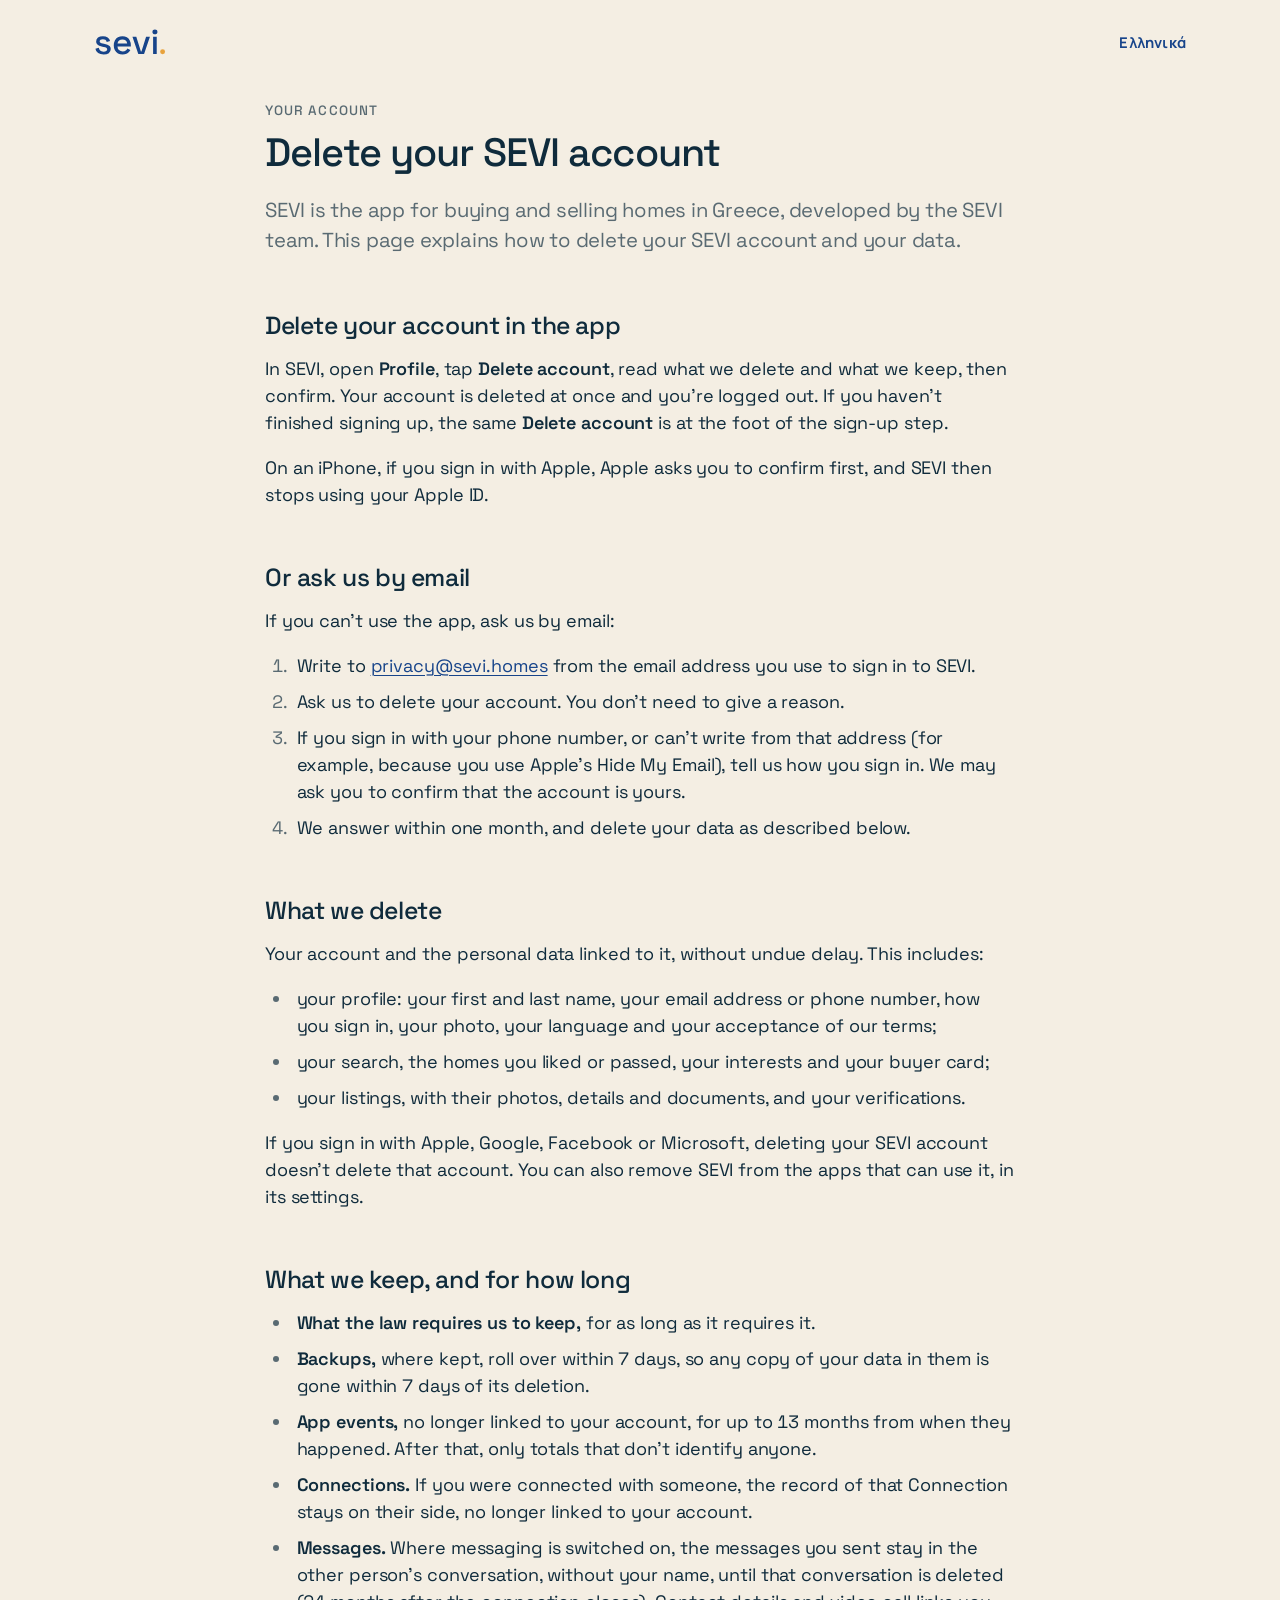
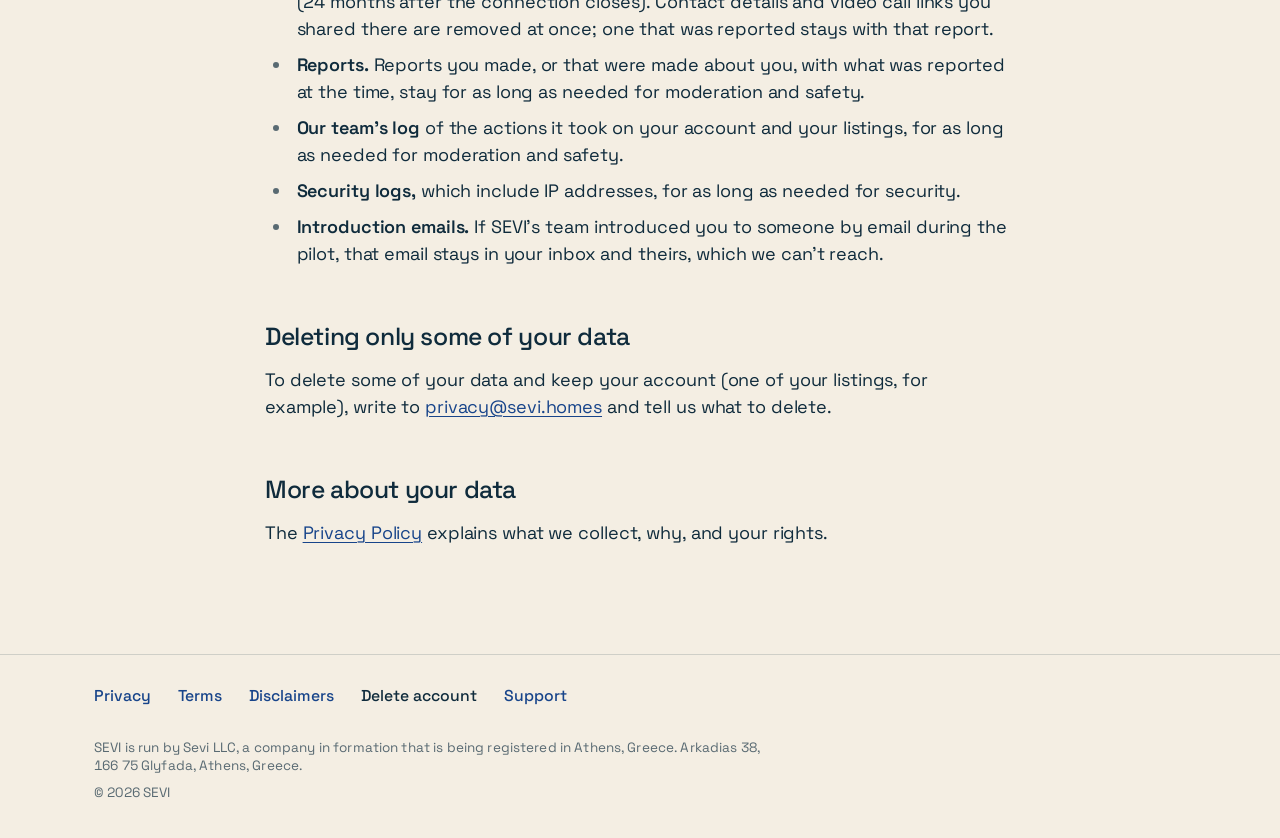
==== commit b7c98613: "Publish the SEVI pilot site (built from Kirillsamarits/sevi 87f968f, apps/web) The landing, revision" ====
--- a/delete-account/index.html
+++ b/delete-account/index.html
@@ -17,7 +17,7 @@
 <link rel="icon" href="/favicon.svg" type="image/svg+xml">
 <link rel="apple-touch-icon" href="/apple-touch-icon.png">
 <link rel="preload" href="/assets/fonts/SpaceGrotesk_400Regular.woff" as="font" type="font/woff" crossorigin>
-<link rel="stylesheet" href="/assets/site.76f08d19bc.css">
+<link rel="stylesheet" href="/assets/site.f275b513b3.css">
 </head>
 <body>
 <a class="skip" href="#main">Skip to content</a>
@@ -38,6 +38,6 @@
 <p>To delete some of your data and keep your account (one of your listings, for example), write to <a href="mailto:privacy@sevi.homes">privacy@sevi.homes</a> and tell us what to delete.</p>
 <h2>More about your data</h2>
 <p>The <a href="/privacy/">Privacy Policy</a> explains what we collect, why, and your rights.</p></div></div></div></main>
-<footer class="site-footer"><div class="wrap"><nav aria-label="Legal and help"><ul class="footer-links"><li><a href="/privacy/">Privacy</a></li><li><a href="/terms/">Terms</a></li><li><a href="/disclaimers/">Disclaimers</a></li><li><a href="/delete-account/" aria-current="page">Delete account</a></li><li><a href="/support/">Support</a></li></ul></nav><p class="operator">SEVI is run by Sevi LLC, a company in formation that is being registered in Athens, Greece. Arkadias 38, 166 75 Glyfada, Athens, Greece.</p><p class="copyright">© 2026 SEVI</p></div></footer>
+<footer class="site-footer"><div class="wrap"><nav aria-label="Legal and help"><ul class="footer-links" role="list"><li><a href="/privacy/">Privacy</a></li><li><a href="/terms/">Terms</a></li><li><a href="/disclaimers/">Disclaimers</a></li><li><a href="/delete-account/" aria-current="page">Delete account</a></li><li><a href="/support/">Support</a></li></ul></nav><p class="operator">SEVI is run by Sevi LLC, a company in formation that is being registered in Athens, Greece. Arkadias 38, 166 75 Glyfada, Athens, Greece.</p><p class="copyright">© 2026 SEVI</p></div></footer>
 </body>
 </html>
--- a/assets/site.f275b513b3.css
+++ b/assets/site.f275b513b3.css
@@ -0,0 +1,571 @@
+/* GENERATED by apps/web (src/css.ts) from packages/ui/src/tokens.ts. Do not edit. */
+@font-face { font-family: "Space Grotesk"; font-style: normal; font-weight: 400; font-display: swap; src: url("/assets/fonts/SpaceGrotesk_400Regular.woff") format("woff"); }
+@font-face { font-family: "Sevi Greek"; font-style: normal; font-weight: 400; font-display: swap; src: url("/assets/fonts/Manrope_500Medium.woff") format("woff"); size-adjust: 94%; }
+@font-face { font-family: "Space Grotesk"; font-style: normal; font-weight: 500; font-display: swap; src: url("/assets/fonts/SpaceGrotesk_500Medium.woff") format("woff"); }
+@font-face { font-family: "Sevi Greek"; font-style: normal; font-weight: 500; font-display: swap; src: url("/assets/fonts/Manrope_600SemiBold.woff") format("woff"); size-adjust: 94%; }
+@font-face { font-family: "Space Grotesk"; font-style: normal; font-weight: 600; font-display: swap; src: url("/assets/fonts/SpaceGrotesk_600SemiBold.woff") format("woff"); }
+@font-face { font-family: "Sevi Greek"; font-style: normal; font-weight: 600; font-display: swap; src: url("/assets/fonts/Manrope_700Bold.woff") format("woff"); size-adjust: 94%; }
+:root {
+  --color-bg: #F4EEE3;
+  --color-surface: #FFFFFF;
+  --color-brand: #17448A;
+  --color-surface-dark: #11325F;
+  --color-text: #0F2B3C;
+  --color-text-muted: rgba(15, 43, 60, 0.68);
+  --color-text-subtle: rgba(15, 43, 60, 0.46);
+  --color-text-on-dark: #FFFFFF;
+  --color-text-on-dark-muted: rgba(255, 255, 255, 0.78);
+  --color-primary: #17448A;
+  --color-on-primary: #FFFFFF;
+  --color-link: #17448A;
+  --color-tint: rgba(23, 68, 138, 0.10);
+  --color-tint-on-surface: #E8ECF3;
+  --color-icon-tile: #11325F;
+  --color-find-dot: #E8A23C;
+  --color-logo-mono: #000000;
+  --color-fill: rgba(15, 43, 60, 0.06);
+  --color-fill-on-dark: rgba(255, 255, 255, 0.14);
+  --color-line-on-dark: rgba(255, 255, 255, 0.42);
+  --color-land-on-brand: #11325F;
+  --color-story-track: rgba(255, 255, 255, 0.45);
+  --color-plan-furniture: rgba(15, 43, 60, 0.30);
+  --color-plan-selected: rgba(23, 68, 138, 0.20);
+  --color-plan-cone: rgba(23, 68, 138, 0.24);
+  --color-plan-here: rgba(23, 68, 138, 0.32);
+  --color-plan-wall-top: #0F2B3C;
+  --color-plan-wall-side-a: #5878AB;
+  --color-plan-wall-side-b: #2E5795;
+  --color-plan-glass: #17448A;
+  --color-plan-furniture-side: #8B9AB4;
+  --color-plan-furniture-top: #B4BFD0;
+  --color-art-sky: #F4EEE3;
+  --color-art-sea: #17448A;
+  --color-art-sea-on-brand: #11325F;
+  --color-art-deep: #11325F;
+  --color-art-wall: #FFFFFF;
+  --color-art-ink: #0F2B3C;
+  --color-art-shade: rgba(15, 43, 60, 0.10);
+  --color-art-land: rgba(15, 43, 60, 0.06);
+  --color-art-window: rgba(23, 68, 138, 0.14);
+  --color-line-on-light: rgba(23, 68, 138, 0.38);
+  --color-land-on-light: rgba(23, 68, 138, 0.07);
+  --color-scrim: rgba(15, 43, 60, 0.55);
+  --color-dot-on-dark: rgba(255, 255, 255, 0.5);
+  --color-brush-mask: rgba(23, 68, 138, 0.6);
+  --color-tab-bar-tint: rgba(244, 238, 227, 0.92);
+  --color-glass-wash: rgba(244, 238, 227, 0.72);
+  --color-glass-wash-on-brand: rgba(255, 255, 255, 0.78);
+  --color-danger: #A8432F;
+  --color-danger-soft: rgba(168, 67, 47, 0.10);
+  --color-success: #255A3B;
+  --color-success-soft: rgba(37, 90, 59, 0.14);
+  --color-warning: #7A470C;
+  --color-warning-soft: rgba(122, 71, 12, 0.14);
+  --color-meter-green: rgba(37, 90, 59, 0.55);
+  --color-meter-orange: rgba(196, 122, 30, 0.60);
+  --color-meter-red: rgba(168, 67, 47, 0.60);
+  --color-divider: rgba(15, 43, 60, 0.16);
+  --color-control-track: rgba(15, 43, 60, 0.10);
+  --color-control-off: rgba(15, 43, 60, 0.60);
+  --color-histogram: rgba(23, 68, 138, 0.32);
+  --space-xxs: 0.125rem;
+  --space-xs: 0.25rem;
+  --space-sm: 0.5rem;
+  --space-md: 0.75rem;
+  --space-lg: 1rem;
+  --space-xl: 1.5rem;
+  --space-xxl: 2rem;
+  --space-xxxl: 3rem;
+  --space-gutter: 1.5rem;
+  --radius-sm: 12px;
+  --radius-tile: 12px;
+  --radius-input: 16px;
+  --radius-card: 24px;
+  --radius-sheet: 28px;
+  --radius-block: 8px;
+  --radius-pill: 999px;
+  --shadow-resting: 0px 1px 2px rgba(15, 43, 60, 0.06), 0px 2px 8px rgba(15, 43, 60, 0.06);
+  --shadow-card: 0px 1px 3px rgba(15, 43, 60, 0.06), 0px 10px 28px rgba(15, 43, 60, 0.10);
+  --shadow-raised: 0px 2px 6px rgba(15, 43, 60, 0.08), 0px 18px 44px rgba(15, 43, 60, 0.14);
+  --shadow-tab-bar: 0px 2px 6px rgba(15, 43, 60, 0.06), 0px 8px 28px rgba(15, 43, 60, 0.12);
+  --shadow-pinned-footer: 0px -1px 2px rgba(15, 43, 60, 0.05), 0px -6px 16px rgba(15, 43, 60, 0.08);
+  --shadow-pinned-header: 0px 1px 2px rgba(15, 43, 60, 0.05), 0px 6px 16px rgba(15, 43, 60, 0.08);
+  --shadow-focus: inset 0px 0px 0px 1.5px rgba(23, 68, 138, 1);
+  --shadow-focus-danger: inset 0px 0px 0px 1.5px rgba(168, 67, 47, 1);
+  --shadow-focus-on-dark: inset 0px 0px 0px 2px rgba(255,255,255,1);
+  --shadow-picked-ring: inset 0px 0px 0px 3px rgba(23, 68, 138, 1);
+  --shadow-thumb: 0px 1px 2px rgba(15, 43, 60, 0.10), 0px 3px 8px rgba(15, 43, 60, 0.14), inset 0px 0px 0px 2px rgba(23, 68, 138, 1);
+  --type-hero-size: 2.125rem;
+  --type-hero-line: 1.1176;
+  --type-hero-tracking: -0.024em;
+  --type-hero-weight: 500;
+  --type-display-size: 4.5rem;
+  --type-display-line: 1.1111;
+  --type-display-tracking: -0.03em;
+  --type-display-weight: 500;
+  --type-hero-compact-size: 1.75rem;
+  --type-hero-compact-line: 1.1429;
+  --type-hero-compact-tracking: -0.022em;
+  --type-hero-compact-weight: 500;
+  --type-title-size: 1.75rem;
+  --type-title-line: 1.2143;
+  --type-title-tracking: -0.022em;
+  --type-title-weight: 500;
+  --type-story-title-size: 1.75rem;
+  --type-story-title-line: 1.2143;
+  --type-story-title-tracking: -0.022em;
+  --type-story-title-weight: 500;
+  --type-price-size: 1.75rem;
+  --type-price-line: 1.1429;
+  --type-price-tracking: -0.02em;
+  --type-price-weight: 700;
+  --type-title2-size: 1.375rem;
+  --type-title2-line: 1.2727;
+  --type-title2-tracking: -0.016em;
+  --type-title2-weight: 500;
+  --type-headline-size: 1.125rem;
+  --type-headline-line: 1.3333;
+  --type-headline-tracking: -0.01em;
+  --type-headline-weight: 500;
+  --type-body-size: 1rem;
+  --type-body-line: 1.5;
+  --type-body-tracking: -0.006em;
+  --type-body-weight: 400;
+  --type-body-strong-size: 1rem;
+  --type-body-strong-line: 1.5;
+  --type-body-strong-tracking: -0.006em;
+  --type-body-strong-weight: 600;
+  --type-callout-size: 0.875rem;
+  --type-callout-line: 1.4286;
+  --type-callout-tracking: 0em;
+  --type-callout-weight: 500;
+  --type-subhead-size: 0.875rem;
+  --type-subhead-line: 1.4286;
+  --type-subhead-tracking: 0em;
+  --type-subhead-weight: 400;
+  --type-caption-size: 0.75rem;
+  --type-caption-line: 1.3333;
+  --type-caption-tracking: 0.01em;
+  --type-caption-weight: 400;
+  --type-provider-label-size: 1.1875rem;
+  --type-provider-label-line: 1.2632;
+  --type-provider-label-tracking: -0.008em;
+  --type-provider-label-weight: 600;
+  --type-header-action-size: 0.875rem;
+  --type-header-action-line: 1.4286;
+  --type-header-action-tracking: 0em;
+  --type-header-action-weight: 600;
+  --type-tab-label-size: 0.6875rem;
+  --type-tab-label-line: 1.2727;
+  --type-tab-label-tracking: 0.01em;
+  --type-tab-label-weight: 500;
+  --type-overline-size: 0.75rem;
+  --type-overline-line: 1.3333;
+  --type-overline-tracking: 0.08em;
+  --type-overline-weight: 500;
+  --type-street-label-size: 0.875rem;
+  --type-street-label-line: 1.4286;
+  --type-street-label-tracking: 0em;
+  --type-street-label-weight: 500;
+  --type-plan-dimension-size: 0.625rem;
+  --type-plan-dimension-line: 1.2;
+  --type-plan-dimension-tracking: 0.01em;
+  --type-plan-dimension-weight: 500;
+  --weight-regular: 400;
+  --weight-medium: 500;
+  --weight-semibold: 600;
+  --weight-bold: 700;
+  --size-hit: 48px;
+  --size-button: 56px;
+  --size-header: 44px;
+  --size-logo-min: 24px;
+  --size-logo-header: 28px;
+  --size-content-max: 560px;
+  --size-icon: 24px;
+  --size-icon-small: 20px;
+  --motion-press: 100ms;
+  --motion-fast: 150ms;
+  --motion-base: 220ms;
+  --motion-slow: 300ms;
+  --motion-enter-rise: 1rem;
+  --landing-enter: 440ms;
+  --ease-out: cubic-bezier(0.23, 1, 0.32, 1);
+  --font-latin: "Space Grotesk", "Sevi Greek", system-ui, -apple-system, "Segoe UI", sans-serif;
+  --font-greek: "Sevi Greek", "Space Grotesk", system-ui, -apple-system, "Segoe UI", sans-serif;
+  --greek-tracking-el: 0.012em;
+  --greek-tracking: 0em;
+  --logo-ratio: 2.5883;
+  --logo-clear: 0.6855;
+  --gutter: var(--space-gutter);
+  /* The header's height on the written pages: its tallest thing is the language link's hit area. */
+  --header-height: calc(var(--size-hit) + 2 * var(--space-lg));
+  /* And on the home pages, where the cover is the screen less this: the hit area with a little air, more on a tablet (below). */
+  --home-header: calc(var(--size-hit) + var(--space-sm));
+  /* The readable line for running text: 65 characters of Space Grotesk (its "0" is 0.641 em), in rem so the frame stays put when the language (and the face) changes. The contents column sits beside it. */
+  --measure: 41.665rem;
+  --toc-width: 16rem;
+  --page-max: calc(var(--toc-width) + var(--space-xxxl) + var(--measure));
+  /* Sevi's art, from the pack's framing (SEVI_FRAME, 720x990): where her feet's line and her feet's centre are in it. She breathes about that point, and the form card's edge meets that line. */
+  --sevi-feet: 0.8939;
+  /* The same line inside her slot on the cover, where the art overflows it (one column). */
+  --sevi-feet-slot: 0.9458;
+  --sevi-centre: 0.4819;
+}
+*, *::before, *::after { box-sizing: border-box; }
+html { color-scheme: light; font-family: var(--font-latin); -webkit-text-size-adjust: 100%; text-size-adjust: 100%; }
+[lang|="el"] { font-family: var(--font-greek); --greek-tracking: var(--greek-tracking-el); }
+[lang|="en"] { font-family: var(--font-latin); --greek-tracking: 0em; }
+/* The written pages (legal, support, deletion) read a step larger on a desktop. The landing keeps the 16 px root: its sizes are set for the screen, not for long reading. Where :has() is unknown the written pages simply keep 16 px too. */
+@media (min-width: 48rem) and (min-height: 30rem) { html:has(.page) { font-size: 112.5%; } }
+body { margin: 0; min-height: 100vh; min-height: 100svh; display: flex; flex-direction: column; background: var(--color-bg); color: var(--color-text); font-size: var(--type-body-size); line-height: var(--type-body-line); letter-spacing: calc(var(--type-body-tracking) + var(--greek-tracking)); font-weight: var(--type-body-weight); font-variant-numeric: tabular-nums; overflow-wrap: break-word; -webkit-font-smoothing: antialiased; -moz-osx-font-smoothing: grayscale; }
+main { flex: 1 0 auto; }
+main:focus { outline: none; }
+h1, h2, h3, p, ul, ol { margin: 0; }
+a { color: var(--color-link); text-decoration-line: underline; text-decoration-thickness: from-font; text-underline-offset: 0.18em; }
+a:hover { text-decoration-color: currentColor; text-decoration-thickness: 0.1em; }
+:focus-visible { outline: 0.125rem solid var(--color-link); outline-offset: 0.1875rem; border-radius: var(--space-xxs); }
+strong { font-weight: var(--weight-semibold); }
+
+.skip { position: absolute; top: var(--space-sm); left: var(--gutter); z-index: 1; transform: translateY(-200%); padding: var(--space-sm) var(--space-lg); border-radius: var(--radius-pill); background: var(--color-primary); color: var(--color-on-primary); font-size: var(--type-callout-size); line-height: var(--type-callout-line); letter-spacing: calc(var(--type-callout-tracking) + var(--greek-tracking)); font-weight: var(--weight-semibold); text-decoration: none; }
+.skip:focus { transform: none; outline: 0.125rem solid var(--color-on-primary); outline-offset: 0.1875rem; }
+
+.wrap { width: 100%; max-width: calc(var(--page-max) + 2 * var(--gutter)); margin-inline: auto; padding-inline: var(--gutter); }
+
+.site-header .wrap { display: flex; align-items: center; justify-content: space-between; gap: var(--space-lg); min-height: var(--header-height); padding-block: var(--space-lg); }
+.brand { display: inline-flex; padding-block: var(--space-sm); margin-inline-end: calc(var(--size-logo-header) * var(--logo-clear)); border-radius: var(--radius-sm); }
+.brand svg { display: block; height: var(--size-logo-header); width: calc(var(--size-logo-header) * var(--logo-ratio)); }
+/* A plain word, as tall as a finger needs: it ends on the column's edge and underlines on hover. */
+.lang { display: inline-flex; align-items: center; min-height: var(--size-hit); margin-inline-start: auto; font-size: var(--type-header-action-size); line-height: var(--type-header-action-line); letter-spacing: calc(var(--type-header-action-tracking) + var(--greek-tracking)); font-weight: var(--type-header-action-weight); text-decoration: none; }
+.lang:hover { text-decoration: underline; }
+
+[hidden] { display: none !important; }
+.button, .ra-button { display: inline-flex; align-items: center; justify-content: center; min-height: var(--size-hit); padding: var(--space-sm) var(--space-xl); border: 1px solid transparent; border-radius: var(--radius-pill); background: var(--color-primary); color: var(--color-on-primary); font: inherit; font-size: var(--type-callout-size); line-height: var(--type-callout-line); letter-spacing: calc(var(--type-callout-tracking) + var(--greek-tracking)); font-weight: var(--weight-semibold); text-align: center; text-decoration: none; cursor: pointer; }
+.button:hover { background: var(--color-surface-dark); text-decoration: none; }
+.button:disabled, .button[aria-disabled="true"], .ra-button:disabled { opacity: 0.6; cursor: progress; }
+
+.icon { display: block; fill: none; stroke: currentColor; stroke-linecap: round; stroke-linejoin: round; }
+
+/* ---- The landing (the home pages): the header, three parts on light grounds, and the footer, the page's one Aegean field. ---- */
+.landing, .site-header.home, .site-footer.on-brand { --gutter: var(--space-gutter); }
+.landing .wrap, .site-header.home .wrap, .site-footer.on-brand .wrap { max-width: 72rem; }
+/* The header: the wordmark centred on the page's axis, as in the app, the language in its corner. */
+.site-header.home .wrap { display: grid; grid-template-columns: minmax(0, 1fr) auto minmax(max-content, 1fr); gap: 0; min-height: var(--home-header); padding-block: 0; }
+.home .brand { grid-column: 2; margin-inline-end: 0; }
+.home .brand svg { height: var(--size-logo-min); width: calc(var(--size-logo-min) * var(--logo-ratio)); }
+.home .lang { grid-column: 3; justify-self: end; margin-inline-start: 0; font-weight: var(--weight-medium); }
+
+.landing h1, .landing h2, .landing h3 { font-weight: var(--weight-medium); text-wrap: balance; }
+.landing p, .landing li { text-wrap: pretty; }
+/* A headline of two sentences sets one a line, so it never breaks inside one. */
+.landing .line { display: block; }
+.landing .lead { font-size: var(--type-headline-size); line-height: var(--type-body-line); letter-spacing: calc(var(--type-headline-tracking) + var(--greek-tracking)); font-weight: var(--weight-regular); color: var(--color-text); }
+/* One button skin, one height. */
+.landing .button { min-height: var(--size-button); padding-inline: var(--space-xxl); font-size: var(--type-body-strong-size); line-height: var(--type-body-strong-line); letter-spacing: calc(var(--type-body-strong-tracking) + var(--greek-tracking)); font-weight: var(--type-body-strong-weight); -webkit-tap-highlight-color: transparent; }
+.landing .button:active { background: var(--color-surface-dark); }
+.landing .button:focus-visible { border-radius: var(--radius-pill); }
+
+/* The cover: one screen with the header. SEVi is its subject; on a phone everything shares one centred axis. */
+.hero .wrap { display: grid; grid-template-columns: minmax(0, 1fr); grid-template-rows: auto auto; align-content: center; justify-items: center; min-height: calc(min(100vh, 64rem) - var(--home-header)); min-height: calc(min(100svh, 64rem) - var(--home-header)); padding-bottom: var(--space-lg); text-align: center; }
+.hero-words { grid-row: 2; display: grid; justify-items: center; width: 100%; max-width: 30rem; }
+.hero h1 { font-size: var(--type-hero-size); line-height: var(--type-hero-line); letter-spacing: calc(var(--type-hero-tracking) + var(--greek-tracking)); font-weight: var(--type-hero-weight); font-size: clamp(2rem, 10.2vw, 3.5rem); }
+.hero .lead { max-width: 21rem; margin-top: var(--space-md); text-wrap: balance; }
+.hero-actions { display: grid; justify-items: center; gap: var(--space-sm); width: 100%; margin-top: calc(var(--space-lg) + var(--space-xs)); }
+.hero-actions .button { width: 100%; }
+/* While there is no store link: plain words, no border, fill or icon, so it cannot be taken for a button that does nothing. */
+.store-soon { display: flex; align-items: center; min-height: var(--space-xxl); font-size: var(--type-callout-size); line-height: var(--type-callout-line); letter-spacing: calc(var(--type-callout-tracking) + var(--greek-tracking)); font-weight: var(--type-callout-weight); }
+/* Apple's badge, as supplied: 40 px tall or more, a quarter of its height clear on every side, and never transformed, filtered, faded or animated. Only the focus ring is ours, outside the clear space. */
+.store-badge { display: block; margin-top: var(--space-sm); border-radius: var(--radius-block); }
+.store-badge img { display: block; height: var(--size-hit); width: auto; }
+.store-badge:focus-visible { outline-offset: var(--space-xs); border-radius: var(--radius-block); }
+.hero .hero-note { max-width: 21.5rem; font-size: var(--type-subhead-size); line-height: var(--type-subhead-line); letter-spacing: calc(var(--type-subhead-tracking) + var(--greek-tracking)); font-weight: var(--type-subhead-weight); color: var(--color-text-muted); text-wrap: balance; }
+/* Apple's credit line and the form's questions end on an even line too, never on one word. */
+.field > label:not(.check), .field > legend, .on-brand .credit { text-wrap: balance; }
+.has-badge .hero-note { margin-top: var(--space-md); }
+/* Her slot: what the screen leaves above the words. The art overflows it above and below (SEVI_CROP), into air of her own frame. She takes no tap, and breathes about her feet's line. */
+.hero-sevi { position: relative; grid-row: 1; align-self: end; height: clamp(11.475rem, calc(min(100vh, 64rem) - calc(18.4425rem + 2.2353 * clamp(2rem, 10.2vw, 3.5rem)) - 0rem), min(calc((100vw - 2 * var(--gutter)) * 1.1688), 34rem)); height: clamp(11.475rem, calc(min(100svh, 64rem) - calc(18.4425rem + 2.2353 * clamp(2rem, 10.2vw, 3.5rem)) - 0rem), min(calc((100vw - 2 * var(--gutter)) * 1.1688), 34rem)); aspect-ratio: 720 / 841.5; pointer-events: none; transform-origin: calc(var(--sevi-centre) * 100%) calc(var(--sevi-feet-slot) * 100%); }
+.has-badge .hero-sevi { height: clamp(11.475rem, calc(min(100vh, 64rem) - calc(20.9425rem + 2.2353 * clamp(2rem, 10.2vw, 3.5rem)) - 0rem), min(calc((100vw - 2 * var(--gutter)) * 1.1688), 34rem)); height: clamp(11.475rem, calc(min(100svh, 64rem) - calc(20.9425rem + 2.2353 * clamp(2rem, 10.2vw, 3.5rem)) - 0rem), min(calc((100vw - 2 * var(--gutter)) * 1.1688), 34rem)); }
+.hero-sevi .sevi { position: absolute; left: 0; top: -10.5882%; display: block; width: 100%; height: 117.6471%; max-width: none; }
+@media (max-width: 23rem) {
+  .hero-sevi { height: clamp(11.475rem, calc(min(100vh, 64rem) - calc(18.4425rem + 2.2353 * clamp(2rem, 10.2vw, 3.5rem)) - var(--type-subhead-size) * var(--type-subhead-line)), min(calc((100vw - 2 * var(--gutter)) * 1.1688), 34rem)); height: clamp(11.475rem, calc(min(100svh, 64rem) - calc(18.4425rem + 2.2353 * clamp(2rem, 10.2vw, 3.5rem)) - var(--type-subhead-size) * var(--type-subhead-line)), min(calc((100vw - 2 * var(--gutter)) * 1.1688), 34rem)); }
+  .has-badge .hero-sevi { height: clamp(11.475rem, calc(min(100vh, 64rem) - calc(20.9425rem + 2.2353 * clamp(2rem, 10.2vw, 3.5rem)) - var(--type-subhead-size) * var(--type-subhead-line)), min(calc((100vw - 2 * var(--gutter)) * 1.1688), 34rem)); height: clamp(11.475rem, calc(min(100svh, 64rem) - calc(20.9425rem + 2.2353 * clamp(2rem, 10.2vw, 3.5rem)) - var(--type-subhead-size) * var(--type-subhead-line)), min(calc((100vw - 2 * var(--gutter)) * 1.1688), 34rem)); }
+}
+/* The narrowest phones: the lead a step smaller, so it keeps to two lines, and the note as running text (a sentence a line would make four). */
+@media (max-width: 22.5rem) {
+  .hero .lead { font-size: var(--type-body-size); line-height: var(--type-body-line); letter-spacing: calc(var(--type-body-tracking) + var(--greek-tracking)); font-weight: var(--type-body-weight); }
+  .hero-note .line { display: inline; }
+}
+/* A short phone with Apple's badge: she gives a little more, so the note stays on the first screen. */
+@media (max-width: 39.98rem) and (max-height: 36rem) {
+  .has-badge .hero-sevi { height: clamp(9.35rem, calc(min(100vh, 64rem) - calc(20.9425rem + 2.2353 * clamp(2rem, 10.2vw, 3.5rem)) - 0rem), min(calc((100vw - 2 * var(--gutter)) * 1.1688), 34rem)); height: clamp(9.35rem, calc(min(100svh, 64rem) - calc(20.9425rem + 2.2353 * clamp(2rem, 10.2vw, 3.5rem)) - 0rem), min(calc((100vw - 2 * var(--gutter)) * 1.1688), 34rem)); }
+}
+
+.section { padding-block: calc(var(--space-xxxl) + var(--space-xxl)); scroll-margin-top: var(--space-lg); }
+.section h2 { font-size: var(--type-title-size); line-height: var(--type-title-line); letter-spacing: calc(var(--type-title-tracking) + var(--greek-tracking)); font-weight: var(--type-title-weight); }
+
+/* How it works: the one white band. Three steps in words, and the app itself beside them. */
+/* It is a screen tall or nearly, its content centred, so the cover's SEVi and the join card's persona never share a window (HOW_LESS). */
+.how { display: flex; flex-direction: column; justify-content: center; min-height: calc(100vh - 8rem); min-height: calc(100svh - 8rem); background: var(--color-surface); }
+.how .wrap { display: grid; gap: var(--space-xxxl); }
+.steps { display: grid; gap: var(--space-xl); max-width: 30rem; margin: var(--space-xxl) 0 0; padding: 0; list-style: none; }
+.steps h3 { font-size: var(--type-headline-size); line-height: var(--type-headline-line); letter-spacing: calc(var(--type-headline-tracking) + var(--greek-tracking)); font-weight: var(--type-headline-weight); }
+.steps p { margin-top: var(--space-xs); }
+.trust { max-width: 30rem; margin-top: var(--space-xxl); font-weight: var(--weight-medium); }
+/* A capture of the app's own screen: no drawn phone around it, one shadow, the card radius. The capture is cropped an even space around the app's card, so the card's corners and the frame's are concentric (inner radius = outer less the space). A picture, not a control. */
+.how-shot { justify-self: center; width: min(17.5rem, 78vw); overflow: hidden; border-radius: var(--radius-card); background: var(--color-bg); box-shadow: var(--shadow-card); pointer-events: none; }
+.how-shot img { display: block; width: 100%; height: auto; }
+
+/* Join: Sand again, the form on a white card. The section is its own layer, so the persona can stand behind the card's edge. */
+.join { isolation: isolate; }
+.join .wrap { display: grid; }
+.join .lead { margin-top: var(--space-md); }
+/* The words may shrink and break, so large text never pushes the page sideways. */
+.join-text { min-width: 0; }
+.join-text h2 { overflow-wrap: anywhere; }
+.join-note { max-width: 30rem; margin-top: var(--space-md); }
+.join-card { position: relative; display: grid; grid-template-columns: minmax(0, 1fr); margin-top: 8.5rem; padding: var(--space-xl); border-radius: var(--radius-card); background: var(--color-surface); box-shadow: var(--shadow-card); }
+.form, .done { grid-area: 1 / 1; min-width: 0; }
+.form { display: grid; grid-template-columns: minmax(0, 1fr); gap: var(--space-xl); }
+/* After the answer the form keeps its room (unseen, unreachable), so the card never changes height. */
+.form[hidden] { display: grid !important; visibility: hidden; }
+.field { display: grid; grid-template-columns: minmax(0, 1fr); gap: var(--space-sm); min-width: 0; margin: 0; padding: 0; border: 0; }
+.field > label:not(.check), .field > legend { padding: 0; font-size: var(--type-callout-size); line-height: var(--type-callout-line); letter-spacing: calc(var(--type-callout-tracking) + var(--greek-tracking)); font-weight: var(--type-callout-weight); }
+.field > legend { margin-bottom: var(--space-sm); }
+.choices { display: grid; grid-template-columns: minmax(0, 1fr); gap: var(--space-sm); }
+.choice { display: flex; align-items: center; gap: var(--space-md); min-height: var(--size-button); padding: var(--space-sm) var(--space-md); border: 1px solid var(--color-control-off); border-radius: var(--radius-sm); background: var(--color-surface); cursor: pointer; -webkit-tap-highlight-color: transparent; }
+.choice:has(input:checked) { border-color: var(--color-primary); background: var(--color-tint); box-shadow: inset 0 0 0 1px var(--color-primary); }
+/* The focused answer's frame takes the ring; a browser without :has() keeps the radio's own ring. */
+.choice:has(input:focus-visible) { outline: 0.125rem solid var(--color-link); outline-offset: 0.1875rem; }
+@supports selector(:has(*)) { .choice input { outline: none; } }
+/* The radio and the tick box are drawn (the app's shapes), on a real border a high-contrast theme can show. */
+.choice input, .check input { appearance: none; -webkit-appearance: none; flex: none; margin: 0; border: 1.5px solid var(--color-control-off); background: var(--color-surface); cursor: pointer; }
+.choice input { width: var(--size-icon-small); height: var(--size-icon-small); border-radius: var(--radius-pill); }
+.choice input:checked { border-color: var(--color-primary); box-shadow: inset 0 0 0 var(--space-xs) var(--color-surface), inset 0 0 0 var(--size-icon-small) var(--color-primary); }
+.field input[type="email"], .field select { display: block; width: 100%; min-height: var(--size-button); padding: var(--space-sm) var(--space-lg); text-overflow: ellipsis; border: 1px solid var(--color-control-off); border-radius: var(--radius-sm); background: var(--color-surface); color: var(--color-text); font: inherit; }
+.field input[type="email"]:focus-visible, .field select:focus-visible { border-color: var(--color-primary); }
+/* The select wears the app's own chevron, not the browser's arrow (which differs by browser and ignores the field's padding). */
+.select { position: relative; }
+.field select { appearance: none; -webkit-appearance: none; padding-inline-end: calc(var(--space-lg) + var(--size-icon) + var(--space-sm)); cursor: pointer; }
+.select .icon { position: absolute; inset-block: 0; right: var(--space-lg); width: var(--size-icon); height: var(--size-icon); margin-block: auto; pointer-events: none; }
+/* An unanswered question is marked where it is: the field, both answers' frames, the consent box. */
+.field input[aria-invalid="true"] { border-color: var(--color-danger); }
+.field input[type="email"][aria-invalid="true"] { background: var(--color-danger-soft); box-shadow: inset 0 0 0 1px var(--color-danger); }
+.choices:has(input[aria-invalid="true"]) .choice, .choices:has(input[aria-invalid="true"]) input { border-color: var(--color-danger); }
+.check { display: flex; align-items: flex-start; gap: var(--space-md); cursor: pointer; }
+/* A label's words may shrink and break (an email address in the consent sentence), so large text never pushes the page sideways. */
+.check > span, .choice > span { min-width: 0; overflow-wrap: anywhere; }
+.check input { width: var(--space-xl); height: var(--space-xl); border-radius: var(--radius-block); }
+.check input:checked { border-color: var(--color-primary); background: var(--color-primary) url("/assets/tick.svg") center / 1rem no-repeat; }
+.hint { padding-inline-start: calc(var(--space-xl) + var(--space-md)); font-size: var(--type-subhead-size); line-height: var(--type-subhead-line); letter-spacing: calc(var(--type-subhead-tracking) + var(--greek-tracking)); font-weight: var(--type-subhead-weight); color: var(--color-text-muted); }
+.hp { position: absolute; width: 1px; height: 1px; overflow: hidden; clip-path: inset(50%); white-space: nowrap; }
+/* The status row is always there, with room for a line or two: the region is rendered while empty (a live region that appears with its message is announced unreliably), and a field's message does not move the button. */
+.form-status { display: flex; align-items: center; min-height: calc(var(--space-xxl) + var(--space-sm)); margin-block: calc(-1 * var(--space-md)); font-size: var(--type-subhead-size); line-height: var(--type-subhead-line); letter-spacing: calc(var(--type-subhead-tracking) + var(--greek-tracking)); font-weight: var(--type-subhead-weight); color: var(--color-danger); }
+.form .button { width: 100%; }
+/* Sending: the button says so and stays as it is, a shade deeper; it is never disabled (the form's script guards a second press). */
+.landing .button[aria-busy="true"] { opacity: 1; background: var(--color-surface-dark); cursor: progress; }
+.trouble, .by-email { font-size: var(--type-subhead-size); line-height: var(--type-subhead-line); letter-spacing: calc(var(--type-subhead-tracking) + var(--greek-tracking)); font-weight: var(--type-subhead-weight); color: var(--color-text-muted); }
+.trouble { margin-top: var(--space-lg); text-align: center; }
+/* The answer: her moment, the confirmation, then two quiet lines. It fills the form's room: her box takes what the words leave (never less than a small SEVi), so the card keeps its height; the words may shrink and break. */
+.done { display: flex; flex-direction: column; align-items: center; justify-content: center; gap: var(--space-sm); text-align: center; }
+.done > * { min-width: 0; max-width: 100%; overflow-wrap: anywhere; }
+.done-sevi { position: relative; flex: 1 1 9rem; width: 100%; min-height: 0; max-height: 22rem; margin-block: calc(-1 * var(--space-xl)) calc(-1 * var(--space-sm)); scroll-margin-top: var(--space-xxl); pointer-events: none; }
+.done-sevi .sevi { position: absolute; inset: 0; display: block; width: 100%; height: 100%; object-fit: contain; }
+.done h3 { font-size: var(--type-title-size); line-height: var(--type-title-line); letter-spacing: calc(var(--type-title-tracking) + var(--greek-tracking)); font-weight: var(--type-title-weight); }
+.done h3:focus { outline: none; }
+.done p { max-width: min(22rem, 100%); }
+.done .share { margin-top: var(--space-lg); font-size: var(--type-subhead-size); line-height: var(--type-subhead-line); letter-spacing: calc(var(--type-subhead-tracking) + var(--greek-tracking)); font-weight: var(--type-subhead-weight); }
+.share-links { display: flex; flex-wrap: wrap; justify-content: center; column-gap: var(--space-xl); }
+.share-links a { display: inline-flex; align-items: center; min-height: var(--size-hit); font-weight: var(--weight-medium); }
+/* Viber's link opens the app itself, which a computer may not have: it is offered on touch devices only. */
+.share-touch { display: none !important; }
+@media (pointer: coarse) { .share-touch { display: inline-flex !important; } }
+.done .channels { font-size: var(--type-subhead-size); line-height: var(--type-subhead-line); letter-spacing: calc(var(--type-subhead-tracking) + var(--greek-tracking)); font-weight: var(--type-subhead-weight); color: var(--color-text-muted); }
+.done:not([hidden]) ~ .trouble { visibility: hidden; }
+/* The persona stands behind the card's top edge, her feet's line a little under it (the edge hides her shadow). A still that changes with the answer; one of the three is ever seen. She takes no tap and covers no control. */
+.persona { --persona: 10.5rem; position: absolute; z-index: -1; right: var(--space-xl); bottom: 100%; height: var(--persona); aspect-ratio: 720 / 990; margin-bottom: calc(var(--persona) * (var(--sevi-feet) - 1) - 4px); pointer-events: none; }
+.persona img { position: absolute; inset: 0; display: block; width: 100%; height: 100%; opacity: 0; transform-origin: calc(var(--sevi-centre) * 100%) calc(var(--sevi-feet) * 100%); }
+.persona .persona-connector { opacity: 1; }
+.form:has(#wl-role-owner:checked) .persona-connector, .form:has(#wl-role-seeker:checked) .persona-connector { opacity: 0; }
+.form:has(#wl-role-owner:checked) .persona-host, .form:has(#wl-role-seeker:checked) .persona-scout { opacity: 1; }
+
+/* The footer: the page's one Aegean field, opening with the sign-off. */
+.site-footer.on-brand { margin-top: 0; border-top: 0; padding-block: calc(2 * var(--space-xxl)) var(--space-xxxl); background: var(--color-primary); color: var(--color-text-on-dark); }
+.site-footer.on-brand .wrap { padding-block: 0; }
+.signoff { font-size: var(--type-title-size); line-height: var(--type-title-line); letter-spacing: calc(var(--type-title-tracking) + var(--greek-tracking)); font-weight: var(--type-title-weight); }
+.on-brand .footer-links { display: flex; column-gap: var(--space-xl); margin-top: var(--space-xl); }
+.on-brand .footer-channels { margin-top: 0; }
+.on-brand .footer-links a { color: var(--color-text-on-dark); }
+.on-brand .operator, .on-brand .copyright, .on-brand .credit { max-width: 34rem; font-size: var(--type-subhead-size); line-height: var(--type-subhead-line); letter-spacing: calc(var(--type-subhead-tracking) + var(--greek-tracking)); font-weight: var(--type-subhead-weight); color: var(--color-text-on-dark-muted); }
+.on-brand .credit { margin-top: var(--space-sm); }
+.site-footer.on-brand :focus-visible { outline-color: var(--color-on-primary); }
+
+@media (min-width: 26rem) { .hero-actions .button { width: auto; min-width: 20rem; } }
+@media (min-width: 30rem) {
+  .join-card { padding: var(--space-xxl); }
+  .persona { right: var(--space-xxl); }
+}
+@media (min-width: 34rem) and (max-width: 63.98rem), (min-width: 72rem) { .choices { grid-template-columns: repeat(2, minmax(0, 1fr)); } }
+@media (min-width: 48rem) {
+  :root { --home-header: calc(var(--size-hit) + var(--space-xl)); }
+  .landing, .site-header.home, .site-footer.on-brand { --gutter: var(--space-xxxl); }
+  .home .brand svg { height: var(--size-logo-header); width: calc(var(--size-logo-header) * var(--logo-ratio)); }
+  .hero h1 { font-size: 3.5rem; }
+  .hero-words { max-width: 36rem; }
+  .hero .lead { max-width: 24rem; }
+  .hero-sevi { height: clamp(15.3rem, calc(min(100vh, 64rem) - 27rem - 0rem), min(calc((100vw - 2 * var(--gutter)) * 1.1688), 34rem)); height: clamp(15.3rem, calc(min(100svh, 64rem) - 27rem - 0rem), min(calc((100vw - 2 * var(--gutter)) * 1.1688), 34rem)); }
+  .has-badge .hero-sevi { height: clamp(15.3rem, calc(min(100vh, 64rem) - 29.5rem - 0rem), min(calc((100vw - 2 * var(--gutter)) * 1.1688), 34rem)); height: clamp(15.3rem, calc(min(100svh, 64rem) - 29.5rem - 0rem), min(calc((100vw - 2 * var(--gutter)) * 1.1688), 34rem)); }
+  .section { padding-block: calc(2 * var(--space-xxxl)); }
+  /* The capture beside the words, centred on each other. */
+  .how .wrap { grid-template-columns: auto minmax(0, 1fr); gap: calc(2 * var(--space-xxl)); align-items: center; }
+  .how-shot { grid-column: 1; grid-row: 1; width: 16.5rem; }
+  .how-text { grid-column: 2; }
+  /* The words stand in the card's column, so their left edges meet. */
+  .join-text, .join-card { width: 100%; max-width: 32rem; justify-self: center; }
+  .join-card { margin-top: 9.5rem; }
+  .persona { --persona: 12.5rem; }
+}
+@media (min-width: 64rem) and (min-aspect-ratio: 1/1), (min-width: 40rem) and (max-height: 30rem) {
+  /* Two columns: one left edge from the wordmark down, SEVi beside the words. */
+  .site-header.home .wrap { grid-template-columns: auto minmax(0, 1fr); }
+  .home .brand { grid-column: 1; }
+  .home .lang { grid-column: 2; }
+  .hero .wrap { grid-template-columns: minmax(0, 1fr) auto; grid-template-rows: auto; align-items: center; justify-items: start; column-gap: var(--space-xxl); padding-bottom: var(--home-header); text-align: left; }
+  .hero-words { grid-row: 1; grid-column: 1; justify-items: start; max-width: 38rem; }
+  .hero h1 { font-size: var(--type-display-size); line-height: var(--type-display-line); letter-spacing: calc(var(--type-display-tracking) + var(--greek-tracking)); font-weight: var(--type-display-weight); font-size: clamp(3.5rem, 5.6vw, 4.5rem); line-height: 1.1; }
+  :lang(el) .hero h1 { font-size: clamp(3rem, 4.6vw, 3.75rem); }
+  .hero .lead { max-width: 27rem; margin-top: calc(var(--space-lg) + var(--space-xs)); }
+  .hero-actions { display: flex; flex-wrap: wrap; align-items: center; gap: var(--space-md) var(--space-xl); width: auto; margin-top: var(--space-xxl); }
+  .hero-actions .button { width: auto; min-width: 0; }
+  .store-soon { min-height: var(--size-button); font-size: var(--type-body-size); line-height: var(--type-body-line); letter-spacing: calc(var(--type-body-tracking) + var(--greek-tracking)); font-weight: var(--weight-medium); }
+  .store-badge { margin-top: 0; }
+  .store-badge img { height: var(--size-button); }
+  .hero .hero-note, .has-badge .hero-note { max-width: 27rem; margin-top: var(--space-lg); }
+  /* Beside the words she is the whole art, uncropped. */
+  .hero-sevi, .has-badge .hero-sevi { grid-row: 1; grid-column: 2; align-self: center; height: min(80vh, calc(min(100vh, 64rem) - 2 * var(--home-header)), 44rem, 54vw); height: min(80svh, calc(min(100svh, 64rem) - 2 * var(--home-header)), 44rem, 54vw); aspect-ratio: 720 / 990; transform-origin: calc(var(--sevi-centre) * 100%) calc(var(--sevi-feet) * 100%); }
+  .hero-sevi .sevi { top: 0; height: 100%; }
+}
+@media (min-width: 40rem) and (max-height: 30rem) {
+  /* A phone on its side: the two columns at a phone's type and spaces, so the button is on the first screen. */
+  :root { --home-header: calc(var(--size-hit) + var(--space-sm)); }
+  .hero .wrap { column-gap: var(--space-xl); padding-bottom: var(--space-sm); }
+  .hero h1, :lang(el) .hero h1 { font-size: var(--type-hero-size); line-height: var(--type-hero-line); letter-spacing: calc(var(--type-hero-tracking) + var(--greek-tracking)); font-weight: var(--type-hero-weight); font-size: 2rem; }
+  .hero .lead { margin-top: var(--space-sm); font-size: var(--type-body-size); line-height: var(--type-body-line); letter-spacing: calc(var(--type-body-tracking) + var(--greek-tracking)); font-weight: var(--type-body-weight); }
+  .hero-actions { gap: var(--space-xs) var(--space-lg); margin-top: var(--space-md); }
+  .store-soon { min-height: var(--space-xxl); font-size: var(--type-callout-size); line-height: var(--type-callout-line); letter-spacing: calc(var(--type-callout-tracking) + var(--greek-tracking)); font-weight: var(--type-callout-weight); }
+  .store-badge img { height: var(--size-hit); }
+  .hero .hero-note, .has-badge .hero-note { margin-top: var(--space-sm); }
+  .hero-sevi, .has-badge .hero-sevi { height: min(calc(100vh - var(--home-header) - var(--space-sm)), 40vw); height: min(calc(100svh - var(--home-header) - var(--space-sm)), 40vw); }
+}
+@media (min-width: 64rem) {
+  .section { padding-block: calc(2 * var(--space-xxxl) + var(--space-xxl)); }
+  .section h2 { font-size: var(--type-hero-size); line-height: var(--type-hero-line); letter-spacing: calc(var(--type-hero-tracking) + var(--greek-tracking)); font-weight: var(--type-hero-weight); }
+  .how .wrap { grid-template-columns: minmax(0, 5fr) minmax(0, 6fr); gap: calc(2 * var(--space-xxxl)); }
+  .how-shot { width: 18.75rem; }
+  .steps { gap: calc(var(--space-xl) + var(--space-xs)); margin-top: calc(var(--space-xxl) + var(--space-sm)); }
+  .trust { margin-top: calc(var(--space-xxl) + var(--space-sm)); }
+  /* The words beside the card, their headline level with the form's first question. */
+  .join .wrap { grid-template-columns: minmax(0, 5fr) minmax(0, 6fr); gap: calc(2 * var(--space-xxxl)); align-items: start; }
+  .join-text { max-width: none; justify-self: stretch; padding-top: calc(7rem + var(--space-xxl) + var(--space-sm)); }
+  .join-card { justify-self: start; margin-top: 7rem; padding: calc(var(--space-xxl) + var(--space-sm)); }
+  .persona { --persona: 15rem; right: calc(var(--space-xxl) + var(--space-sm)); }
+  .site-footer.on-brand { padding-block: calc(var(--space-xxxl) + var(--space-xxl)) calc(var(--space-xxxl) + var(--space-sm)); }
+}
+
+.page { padding-block: var(--space-lg) var(--space-xxxl); }
+.single { max-width: var(--measure); margin-inline: auto; }
+.overline { margin-bottom: var(--space-sm); font-size: var(--type-overline-size); line-height: var(--type-overline-line); letter-spacing: calc(var(--type-overline-tracking) + var(--greek-tracking)); font-weight: var(--type-overline-weight); color: var(--color-text-muted); }
+.page h1 { font-size: var(--type-title-size); line-height: var(--type-title-line); letter-spacing: calc(var(--type-title-tracking) + var(--greek-tracking)); font-weight: var(--type-title-weight); font-size: clamp(1.75rem, 1.575rem + 0.875vw, 2.275rem); margin-bottom: var(--space-lg); text-wrap: balance; }
+.lead { font-size: var(--type-headline-size); line-height: var(--type-body-line); letter-spacing: calc(var(--type-headline-tracking) + var(--greek-tracking)); font-weight: var(--weight-regular); color: var(--color-text-muted); }
+.page-head { margin-bottom: var(--space-xl); }
+
+.prose h2 { font-size: var(--type-title2-size); line-height: var(--type-title2-line); letter-spacing: calc(var(--type-title2-tracking) + var(--greek-tracking)); font-weight: var(--type-title2-weight); margin: var(--space-xxxl) 0 var(--space-md); scroll-margin-top: var(--space-xl); text-wrap: balance; }
+.prose p, .prose ul, .prose ol { margin-bottom: var(--space-lg); }
+.prose ul, .prose ol { padding-inline-start: var(--space-xl); }
+.prose li { padding-inline-start: var(--space-xs); }
+.prose li + li { margin-top: var(--space-sm); }
+.prose li::marker { color: var(--color-text-muted); }
+.note { margin-bottom: var(--space-lg); padding: var(--space-lg) var(--space-xl); border-radius: var(--radius-input); background: var(--color-surface); box-shadow: var(--shadow-resting); }
+.note p { margin: 0; }
+.meta { font-size: var(--type-subhead-size); line-height: var(--type-subhead-line); letter-spacing: calc(var(--type-subhead-tracking) + var(--greek-tracking)); font-weight: var(--type-subhead-weight); color: var(--color-text-muted); }
+.after { margin-top: var(--space-xxxl); padding-top: var(--space-xl); border-top: 1px solid var(--color-divider); color: var(--color-text-muted); }
+
+.doc { display: grid; grid-template-areas: "intro" "toc" "body"; }
+.doc-intro { grid-area: intro; max-width: var(--measure); }
+.doc-body { grid-area: body; max-width: var(--measure); min-width: 0; }
+.toc { grid-area: toc; max-width: var(--measure); margin: var(--space-md) 0 var(--space-lg); padding: var(--space-xl); border-radius: var(--radius-card); background: var(--color-surface); box-shadow: var(--shadow-resting); }
+.toc ul { list-style: none; margin: 0; padding: 0; }
+.toc a { display: block; padding-block: var(--space-xs); font-size: var(--type-subhead-size); line-height: var(--type-subhead-line); letter-spacing: calc(var(--type-subhead-tracking) + var(--greek-tracking)); font-weight: var(--type-subhead-weight); text-decoration: none; }
+.toc a:hover { text-decoration: underline; }
+@media (min-width: 64rem) {
+  .doc { grid-template-columns: var(--toc-width) minmax(0, var(--measure)); grid-template-areas: "toc intro" "toc body"; grid-template-rows: auto 1fr; column-gap: var(--space-xxxl); }
+  .toc { position: sticky; top: var(--space-xl); align-self: start; max-height: calc(100vh - 2 * var(--space-xl)); overflow-y: auto; margin: 0; padding: 0 0 var(--space-lg); border-radius: 0; background: none; box-shadow: none; }
+}
+
+.site-footer { margin-top: var(--space-xxl); border-top: 1px solid var(--color-divider); }
+.site-footer .wrap { padding-block: var(--space-lg) var(--space-xxl); }
+.footer-links { display: flex; flex-wrap: wrap; column-gap: var(--space-xl); list-style: none; margin: 0; padding: 0; }
+@media (max-width: 30rem) { .footer-links { display: grid; grid-template-columns: repeat(2, minmax(0, max-content)); } }
+.footer-links a { display: inline-flex; align-items: center; min-height: var(--size-hit); font-size: var(--type-callout-size); line-height: var(--type-callout-line); letter-spacing: calc(var(--type-callout-tracking) + var(--greek-tracking)); font-weight: var(--type-callout-weight); text-decoration: none; }
+.footer-links a:hover { text-decoration: underline; }
+.footer-links a[aria-current="page"] { color: var(--color-text); }
+.operator { margin-top: var(--space-lg); max-width: var(--measure); font-size: var(--type-caption-size); line-height: var(--type-caption-line); letter-spacing: calc(var(--type-caption-tracking) + var(--greek-tracking)); font-weight: var(--type-caption-weight); color: var(--color-text-muted); text-wrap: pretty; }
+.copyright { margin-top: var(--space-sm); font-size: var(--type-caption-size); line-height: var(--type-caption-line); letter-spacing: calc(var(--type-caption-tracking) + var(--greek-tracking)); font-weight: var(--type-caption-weight); color: var(--color-text-muted); }
+
+.not-found .alt { margin-top: var(--space-xxl); }
+
+.ra-summary { display: grid; grid-template-columns: max-content minmax(0, 1fr); gap: var(--space-sm) var(--space-lg); margin: var(--space-xl) 0; padding: var(--space-lg) var(--space-xl); border-radius: var(--radius-card); background: var(--color-surface); box-shadow: var(--shadow-resting); }
+.ra-summary dt { font-size: var(--type-subhead-size); line-height: var(--type-subhead-line); letter-spacing: calc(var(--type-subhead-tracking) + var(--greek-tracking)); font-weight: var(--type-subhead-weight); color: var(--color-text-muted); }
+.ra-summary dd { margin: 0; }
+.ra-actions { margin-top: var(--space-xl); }
+.ra-reasons { margin: var(--space-xl) 0 var(--space-lg); padding: 0; border: 0; }
+.ra-reasons legend, .ra-label { display: block; margin-bottom: var(--space-sm); font-size: var(--type-callout-size); line-height: var(--type-callout-line); letter-spacing: calc(var(--type-callout-tracking) + var(--greek-tracking)); font-weight: var(--weight-semibold); }
+.ra-check { display: flex; align-items: center; gap: var(--space-sm); min-height: var(--size-hit); }
+.ra-check input { width: var(--space-lg); height: var(--space-lg); accent-color: var(--color-primary); }
+#ra-note { display: block; width: 100%; padding: var(--space-md); border: 1px solid var(--color-divider); border-radius: var(--radius-input); background: var(--color-surface); color: var(--color-text); font: inherit; }
+.ra-preview { margin: var(--space-xl) 0; padding: var(--space-lg) var(--space-xl); border-radius: var(--radius-input); background: var(--color-fill); }
+.ra-preview p + p { margin-top: var(--space-sm); }
+.ra-error { margin-top: var(--space-md); padding: var(--space-md) var(--space-lg); border-radius: var(--radius-input); background: var(--color-danger-soft); color: var(--color-danger); }
+.ra-summary + .lead, #ra-root .meta { margin-top: var(--space-lg); }
+
+@media (prefers-reduced-motion: no-preference) {
+  html { scroll-behavior: smooth; }
+}
+/* A high-contrast theme draws its own controls: the radio and the tick box go back to the browser's. */
+@media (forced-colors: active) { .choice input, .check input { appearance: auto; -webkit-appearance: auto; } }
+@media print {
+  body { background: var(--color-surface); }
+  .skip, .lang, .toc, .footer-links, .join-card, .hero-actions, .hero-sevi, .how-shot { display: none; }
+  .note { box-shadow: none; padding: 0; }
+  .hero .wrap, .how { min-height: 0; }
+  .how, .site-footer.on-brand { background: none; color: var(--color-text); }
+  .on-brand .operator, .on-brand .copyright, .on-brand .credit { color: var(--color-text); }
+}
+@keyframes rise { from { opacity: 0; transform: translateY(var(--motion-enter-rise)); } 40% { opacity: 1; } to { opacity: 1; transform: none; } }
+@keyframes breath { 0%, 21.5686%, 100% { transform: none; } 10.7843% { transform: scale(0.976, 1.04); } }
+@keyframes settle { from { opacity: 0; transform: translateY(calc(-1 * var(--space-xs))); } to { opacity: 1; transform: none; } }
+@keyframes turn { from { transform: rotate(0deg); } to { transform: rotate(360deg); } }
+@media screen and (prefers-reduced-motion: no-preference) {
+  /* The one entrance: the words settle. SEVi's own entrance is her wave (her art, played by the page's small script). */
+  /* Each of the words rises, never their wrapper: Apple's badge sits among them and is never moved or faded. Nothing is held once it has landed (a held transform would undo the button's press). */
+  .hero-words > h1, .hero-words > .lead, .hero-words > .hero-note, .hero-actions > .button, .hero-actions > .store-soon { animation: rise var(--landing-enter) var(--ease-out) backwards; }
+  /* Her idle life between waves: a breath, a rest, a counted number of times; it waits while a wave plays. Her slot breathes, so her poster and her wave move as one. */
+  .hero-sevi { animation: breath 5100ms ease-in-out 3400ms 6; }
+  .hero-sevi.is-playing { animation-play-state: paused; }
+  /* A moment's first and last frames are her poster's pose, drawn softer: the script lays the crisp poster over the swap and lets it fade, so her sharpness never snaps. */
+  .sevi-veil { transition: opacity var(--motion-fast) linear; }
+  .sevi-veil.is-off { opacity: 0; }
+  /* Feedback: a press, a choice, a field, the tick. */
+  .skip, .button, .choice { transition: background-color var(--motion-fast) var(--ease-out), border-color var(--motion-fast) var(--ease-out), box-shadow var(--motion-fast) var(--ease-out), transform var(--motion-press) var(--ease-out); }
+  .landing .button:active { transform: scale(0.98); }
+  .choice:active { transform: scale(0.99); }
+  .choice input, .check input, .field input[type="email"], .field select { transition: background-color var(--motion-fast) var(--ease-out), border-color var(--motion-fast) var(--ease-out), box-shadow var(--motion-fast) var(--ease-out); }
+  /* The persona answers the choice: a cross-fade, and the one arriving settles onto her feet. */
+  .persona img { transform: translateY(calc(var(--space-xs) + var(--space-xxs))); transition: opacity var(--motion-base) var(--ease-out), transform var(--motion-slow) var(--ease-out); }
+  /* (Her own rule: a browser without :has() drops a rule that names it, and she must still stand on her line.) */
+  .persona .persona-connector { transform: none; }
+  .form:has(#wl-role-owner:checked) .persona-host, .form:has(#wl-role-seeker:checked) .persona-scout { transform: none; }
+  .form:has(#wl-role-owner:checked) .persona-connector, .form:has(#wl-role-seeker:checked) .persona-connector { transform: translateY(calc(var(--space-xs) + var(--space-xxs))); }
+  .form-status[data-state="error"] { animation: settle var(--motion-base) var(--ease-out) both; }
+  .done:not([hidden]) > * { animation: rise var(--motion-slow) var(--ease-out) both; }
+  /* Sending: a small ring turns beside the label for as long as the request may take, then stops. */
+  .landing .button[aria-busy="true"]::before { content: ""; flex: none; width: var(--space-lg); height: var(--space-lg); margin-inline-end: var(--space-md); border: 2px solid var(--color-line-on-dark); border-top-color: var(--color-on-primary); border-radius: var(--radius-pill); animation: turn 800ms linear 13; }
+}
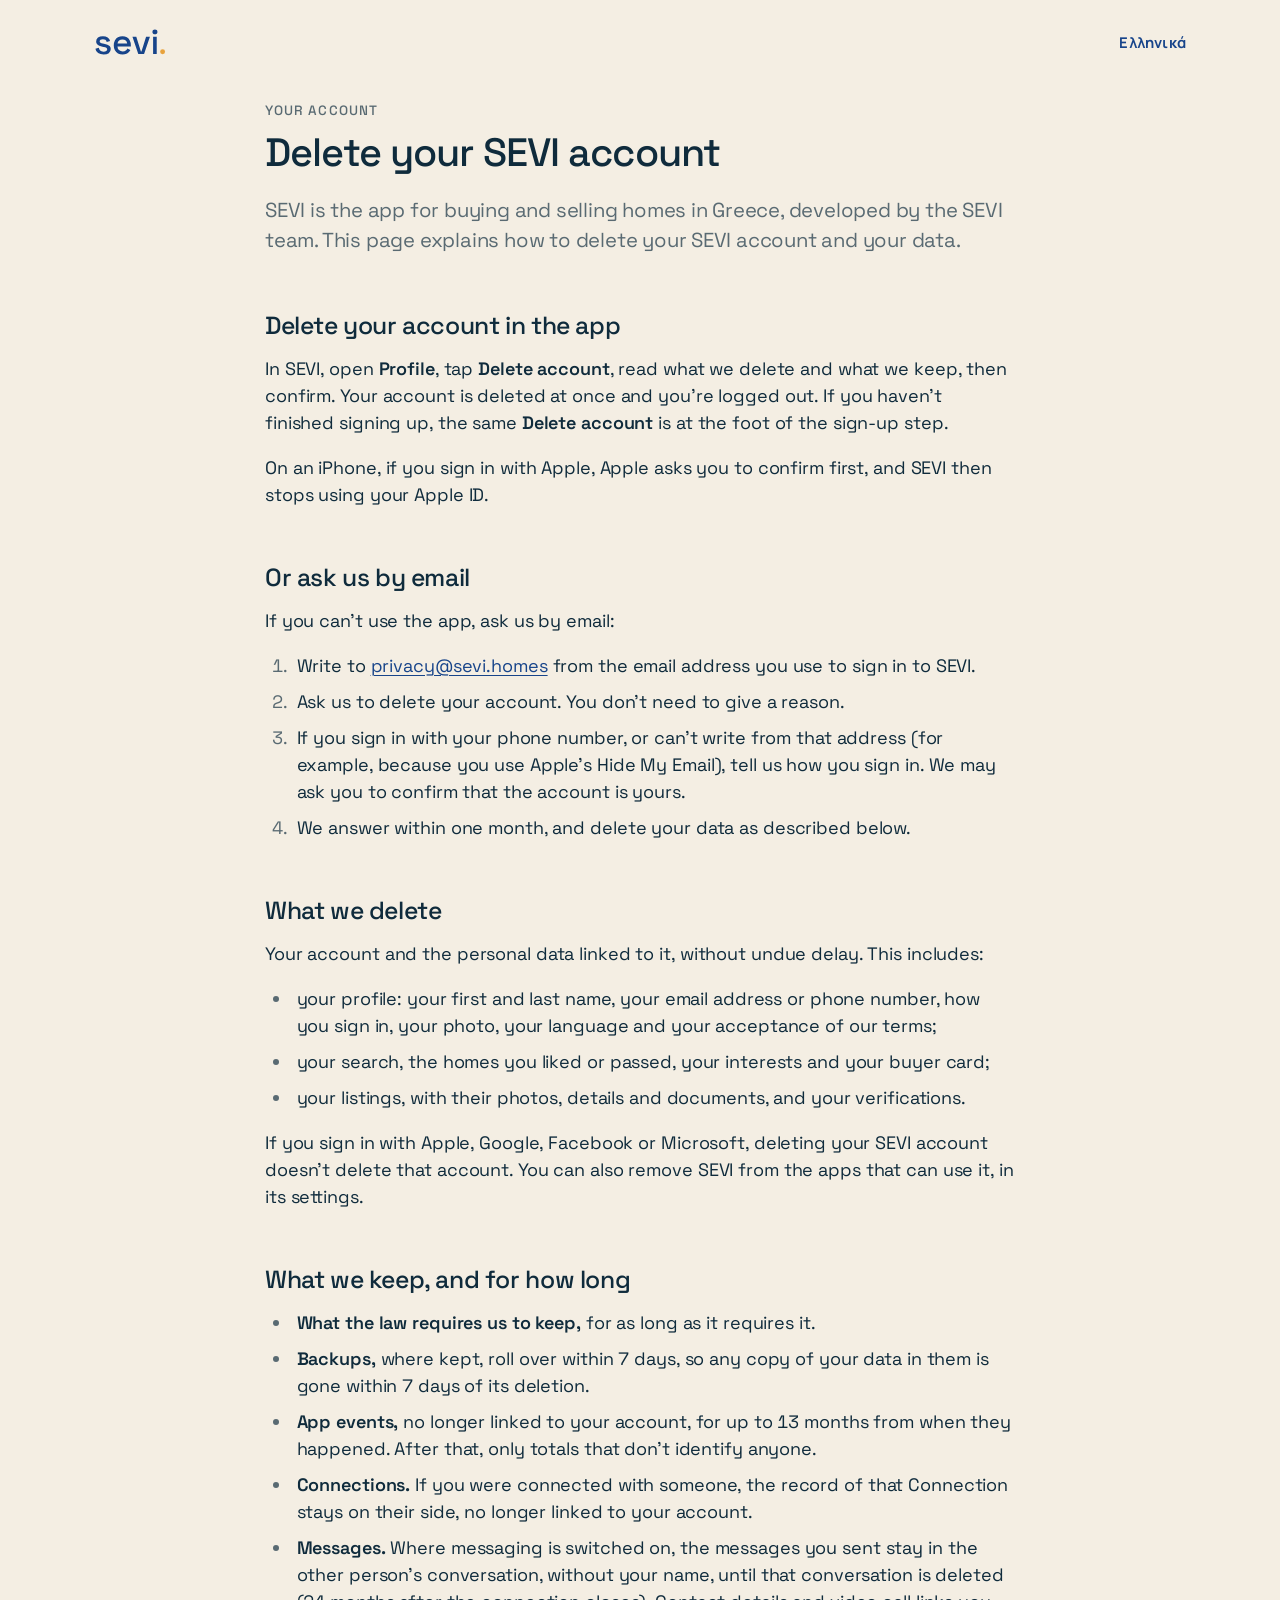
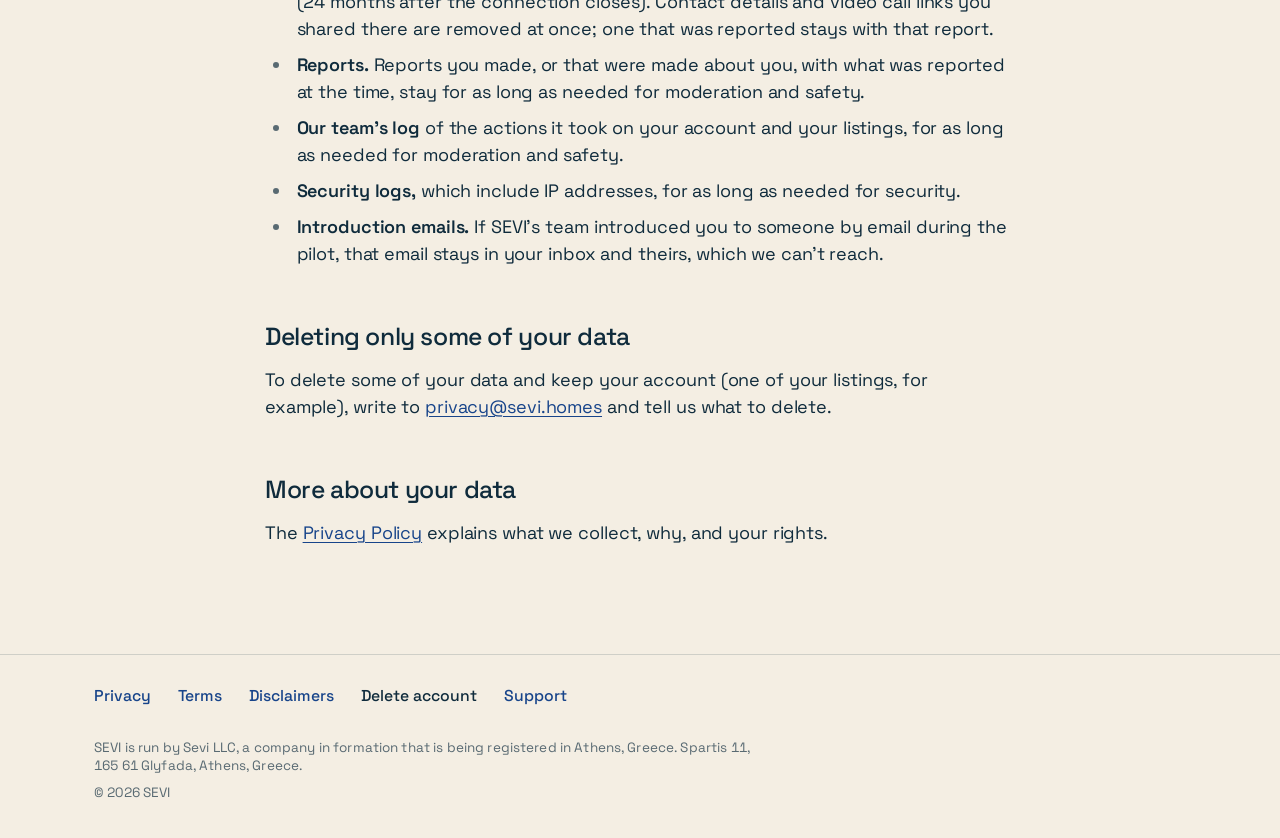
==== commit 9691f204: "Publish the SEVI pilot site (built from Kirillsamarits/sevi eae1fc2, apps/web) Revision 3 of the lan" ====
--- a/delete-account/index.html
+++ b/delete-account/index.html
@@ -17,7 +17,7 @@
 <link rel="icon" href="/favicon.svg" type="image/svg+xml">
 <link rel="apple-touch-icon" href="/apple-touch-icon.png">
 <link rel="preload" href="/assets/fonts/SpaceGrotesk_400Regular.woff" as="font" type="font/woff" crossorigin>
-<link rel="stylesheet" href="/assets/site.f275b513b3.css">
+<link rel="stylesheet" href="/assets/site.e57f6a32ed.css">
 </head>
 <body>
 <a class="skip" href="#main">Skip to content</a>
@@ -38,6 +38,6 @@
 <p>To delete some of your data and keep your account (one of your listings, for example), write to <a href="mailto:privacy@sevi.homes">privacy@sevi.homes</a> and tell us what to delete.</p>
 <h2>More about your data</h2>
 <p>The <a href="/privacy/">Privacy Policy</a> explains what we collect, why, and your rights.</p></div></div></div></main>
-<footer class="site-footer"><div class="wrap"><nav aria-label="Legal and help"><ul class="footer-links" role="list"><li><a href="/privacy/">Privacy</a></li><li><a href="/terms/">Terms</a></li><li><a href="/disclaimers/">Disclaimers</a></li><li><a href="/delete-account/" aria-current="page">Delete account</a></li><li><a href="/support/">Support</a></li></ul></nav><p class="operator">SEVI is run by Sevi LLC, a company in formation that is being registered in Athens, Greece. Arkadias 38, 166 75 Glyfada, Athens, Greece.</p><p class="copyright">© 2026 SEVI</p></div></footer>
+<footer class="site-footer"><div class="wrap"><nav aria-label="Legal and help"><ul class="footer-links" role="list"><li><a href="/privacy/">Privacy</a></li><li><a href="/terms/">Terms</a></li><li><a href="/disclaimers/">Disclaimers</a></li><li><a href="/delete-account/" aria-current="page">Delete account</a></li><li><a href="/support/">Support</a></li></ul></nav><p class="operator">SEVI is run by Sevi LLC, a company in formation that is being registered in Athens, Greece. Spartis 11, 165 61 Glyfada, Athens, Greece.</p><p class="copyright">© 2026 SEVI</p></div></footer>
 </body>
 </html>
--- a/assets/site.e57f6a32ed.css
+++ b/assets/site.e57f6a32ed.css
@@ -0,0 +1,576 @@
+/* GENERATED by apps/web (src/css.ts) from packages/ui/src/tokens.ts. Do not edit. */
+@font-face { font-family: "Space Grotesk"; font-style: normal; font-weight: 400; font-display: swap; src: url("/assets/fonts/SpaceGrotesk_400Regular.woff") format("woff"); }
+@font-face { font-family: "Sevi Greek"; font-style: normal; font-weight: 400; font-display: swap; src: url("/assets/fonts/Manrope_500Medium.woff") format("woff"); size-adjust: 94%; }
+@font-face { font-family: "Space Grotesk"; font-style: normal; font-weight: 500; font-display: swap; src: url("/assets/fonts/SpaceGrotesk_500Medium.woff") format("woff"); }
+@font-face { font-family: "Sevi Greek"; font-style: normal; font-weight: 500; font-display: swap; src: url("/assets/fonts/Manrope_600SemiBold.woff") format("woff"); size-adjust: 94%; }
+@font-face { font-family: "Space Grotesk"; font-style: normal; font-weight: 600; font-display: swap; src: url("/assets/fonts/SpaceGrotesk_600SemiBold.woff") format("woff"); }
+@font-face { font-family: "Sevi Greek"; font-style: normal; font-weight: 600; font-display: swap; src: url("/assets/fonts/Manrope_700Bold.woff") format("woff"); size-adjust: 94%; }
+:root {
+  --color-bg: #F4EEE3;
+  --color-surface: #FFFFFF;
+  --color-brand: #17448A;
+  --color-surface-dark: #11325F;
+  --color-text: #0F2B3C;
+  --color-text-muted: rgba(15, 43, 60, 0.68);
+  --color-text-subtle: rgba(15, 43, 60, 0.46);
+  --color-text-on-dark: #FFFFFF;
+  --color-text-on-dark-muted: rgba(255, 255, 255, 0.78);
+  --color-primary: #17448A;
+  --color-on-primary: #FFFFFF;
+  --color-link: #17448A;
+  --color-tint: rgba(23, 68, 138, 0.10);
+  --color-tint-on-surface: #E8ECF3;
+  --color-icon-tile: #11325F;
+  --color-find-dot: #E8A23C;
+  --color-logo-mono: #000000;
+  --color-fill: rgba(15, 43, 60, 0.06);
+  --color-fill-on-dark: rgba(255, 255, 255, 0.14);
+  --color-line-on-dark: rgba(255, 255, 255, 0.42);
+  --color-land-on-brand: #11325F;
+  --color-story-track: rgba(255, 255, 255, 0.45);
+  --color-plan-furniture: rgba(15, 43, 60, 0.30);
+  --color-plan-selected: rgba(23, 68, 138, 0.20);
+  --color-plan-cone: rgba(23, 68, 138, 0.24);
+  --color-plan-here: rgba(23, 68, 138, 0.32);
+  --color-plan-wall-top: #0F2B3C;
+  --color-plan-wall-side-a: #5878AB;
+  --color-plan-wall-side-b: #2E5795;
+  --color-plan-glass: #17448A;
+  --color-plan-furniture-side: #8B9AB4;
+  --color-plan-furniture-top: #B4BFD0;
+  --color-art-sky: #F4EEE3;
+  --color-art-sea: #17448A;
+  --color-art-sea-on-brand: #11325F;
+  --color-art-deep: #11325F;
+  --color-art-wall: #FFFFFF;
+  --color-art-ink: #0F2B3C;
+  --color-art-shade: rgba(15, 43, 60, 0.10);
+  --color-art-land: rgba(15, 43, 60, 0.06);
+  --color-art-window: rgba(23, 68, 138, 0.14);
+  --color-line-on-light: rgba(23, 68, 138, 0.38);
+  --color-land-on-light: rgba(23, 68, 138, 0.07);
+  --color-scrim: rgba(15, 43, 60, 0.55);
+  --color-dot-on-dark: rgba(255, 255, 255, 0.5);
+  --color-brush-mask: rgba(23, 68, 138, 0.6);
+  --color-tab-bar-tint: rgba(244, 238, 227, 0.92);
+  --color-glass-wash: rgba(244, 238, 227, 0.72);
+  --color-glass-wash-on-brand: rgba(255, 255, 255, 0.78);
+  --color-danger: #A8432F;
+  --color-danger-soft: rgba(168, 67, 47, 0.10);
+  --color-success: #255A3B;
+  --color-success-soft: rgba(37, 90, 59, 0.14);
+  --color-warning: #7A470C;
+  --color-warning-soft: rgba(122, 71, 12, 0.14);
+  --color-meter-green: rgba(37, 90, 59, 0.55);
+  --color-meter-orange: rgba(196, 122, 30, 0.60);
+  --color-meter-red: rgba(168, 67, 47, 0.60);
+  --color-divider: rgba(15, 43, 60, 0.16);
+  --color-control-track: rgba(15, 43, 60, 0.10);
+  --color-control-off: rgba(15, 43, 60, 0.60);
+  --color-histogram: rgba(23, 68, 138, 0.32);
+  --space-xxs: 0.125rem;
+  --space-xs: 0.25rem;
+  --space-sm: 0.5rem;
+  --space-md: 0.75rem;
+  --space-lg: 1rem;
+  --space-xl: 1.5rem;
+  --space-xxl: 2rem;
+  --space-xxxl: 3rem;
+  --space-gutter: 1.5rem;
+  --radius-sm: 12px;
+  --radius-tile: 12px;
+  --radius-input: 16px;
+  --radius-card: 24px;
+  --radius-sheet: 28px;
+  --radius-block: 8px;
+  --radius-pill: 999px;
+  --shadow-resting: 0px 1px 2px rgba(15, 43, 60, 0.06), 0px 2px 8px rgba(15, 43, 60, 0.06);
+  --shadow-card: 0px 1px 3px rgba(15, 43, 60, 0.06), 0px 10px 28px rgba(15, 43, 60, 0.10);
+  --shadow-raised: 0px 2px 6px rgba(15, 43, 60, 0.08), 0px 18px 44px rgba(15, 43, 60, 0.14);
+  --shadow-tab-bar: 0px 2px 6px rgba(15, 43, 60, 0.06), 0px 8px 28px rgba(15, 43, 60, 0.12);
+  --shadow-pinned-footer: 0px -1px 2px rgba(15, 43, 60, 0.05), 0px -6px 16px rgba(15, 43, 60, 0.08);
+  --shadow-pinned-header: 0px 1px 2px rgba(15, 43, 60, 0.05), 0px 6px 16px rgba(15, 43, 60, 0.08);
+  --shadow-focus: inset 0px 0px 0px 1.5px rgba(23, 68, 138, 1);
+  --shadow-focus-danger: inset 0px 0px 0px 1.5px rgba(168, 67, 47, 1);
+  --shadow-focus-on-dark: inset 0px 0px 0px 2px rgba(255,255,255,1);
+  --shadow-picked-ring: inset 0px 0px 0px 3px rgba(23, 68, 138, 1);
+  --shadow-thumb: 0px 1px 2px rgba(15, 43, 60, 0.10), 0px 3px 8px rgba(15, 43, 60, 0.14), inset 0px 0px 0px 2px rgba(23, 68, 138, 1);
+  --type-hero-size: 2.125rem;
+  --type-hero-line: 1.1176;
+  --type-hero-tracking: -0.024em;
+  --type-hero-weight: 500;
+  --type-display-size: 4.5rem;
+  --type-display-line: 1.1111;
+  --type-display-tracking: -0.03em;
+  --type-display-weight: 500;
+  --type-hero-compact-size: 1.75rem;
+  --type-hero-compact-line: 1.1429;
+  --type-hero-compact-tracking: -0.022em;
+  --type-hero-compact-weight: 500;
+  --type-title-size: 1.75rem;
+  --type-title-line: 1.2143;
+  --type-title-tracking: -0.022em;
+  --type-title-weight: 500;
+  --type-story-title-size: 1.75rem;
+  --type-story-title-line: 1.2143;
+  --type-story-title-tracking: -0.022em;
+  --type-story-title-weight: 500;
+  --type-price-size: 1.75rem;
+  --type-price-line: 1.1429;
+  --type-price-tracking: -0.02em;
+  --type-price-weight: 700;
+  --type-title2-size: 1.375rem;
+  --type-title2-line: 1.2727;
+  --type-title2-tracking: -0.016em;
+  --type-title2-weight: 500;
+  --type-headline-size: 1.125rem;
+  --type-headline-line: 1.3333;
+  --type-headline-tracking: -0.01em;
+  --type-headline-weight: 500;
+  --type-body-size: 1rem;
+  --type-body-line: 1.5;
+  --type-body-tracking: -0.006em;
+  --type-body-weight: 400;
+  --type-body-strong-size: 1rem;
+  --type-body-strong-line: 1.5;
+  --type-body-strong-tracking: -0.006em;
+  --type-body-strong-weight: 600;
+  --type-callout-size: 0.875rem;
+  --type-callout-line: 1.4286;
+  --type-callout-tracking: 0em;
+  --type-callout-weight: 500;
+  --type-subhead-size: 0.875rem;
+  --type-subhead-line: 1.4286;
+  --type-subhead-tracking: 0em;
+  --type-subhead-weight: 400;
+  --type-caption-size: 0.75rem;
+  --type-caption-line: 1.3333;
+  --type-caption-tracking: 0.01em;
+  --type-caption-weight: 400;
+  --type-provider-label-size: 1.1875rem;
+  --type-provider-label-line: 1.2632;
+  --type-provider-label-tracking: -0.008em;
+  --type-provider-label-weight: 600;
+  --type-header-action-size: 0.875rem;
+  --type-header-action-line: 1.4286;
+  --type-header-action-tracking: 0em;
+  --type-header-action-weight: 600;
+  --type-tab-label-size: 0.6875rem;
+  --type-tab-label-line: 1.2727;
+  --type-tab-label-tracking: 0.01em;
+  --type-tab-label-weight: 500;
+  --type-overline-size: 0.75rem;
+  --type-overline-line: 1.3333;
+  --type-overline-tracking: 0.08em;
+  --type-overline-weight: 500;
+  --type-street-label-size: 0.875rem;
+  --type-street-label-line: 1.4286;
+  --type-street-label-tracking: 0em;
+  --type-street-label-weight: 500;
+  --type-plan-dimension-size: 0.625rem;
+  --type-plan-dimension-line: 1.2;
+  --type-plan-dimension-tracking: 0.01em;
+  --type-plan-dimension-weight: 500;
+  --weight-regular: 400;
+  --weight-medium: 500;
+  --weight-semibold: 600;
+  --weight-bold: 700;
+  --size-hit: 48px;
+  --size-button: 56px;
+  --size-header: 44px;
+  --size-logo-min: 24px;
+  --size-logo-header: 28px;
+  --size-content-max: 560px;
+  --size-icon: 24px;
+  --size-icon-small: 20px;
+  --motion-press: 100ms;
+  --motion-fast: 150ms;
+  --motion-base: 220ms;
+  --motion-slow: 300ms;
+  --motion-enter-rise: 1rem;
+  --landing-enter: 440ms;
+  --ease-out: cubic-bezier(0.23, 1, 0.32, 1);
+  --font-latin: "Space Grotesk", "Sevi Greek", system-ui, -apple-system, "Segoe UI", sans-serif;
+  --font-greek: "Sevi Greek", "Space Grotesk", system-ui, -apple-system, "Segoe UI", sans-serif;
+  --greek-tracking-el: 0.012em;
+  --greek-tracking: 0em;
+  --logo-ratio: 2.5883;
+  --logo-clear: 0.6855;
+  --gutter: var(--space-gutter);
+  /* The header's height on the written pages: its tallest thing is the language link's hit area. */
+  --header-height: calc(var(--size-hit) + 2 * var(--space-lg));
+  /* And on the home pages, where the cover is the screen less this: the hit area with a little air, more on a tablet (below). */
+  --home-header: calc(var(--size-hit) + var(--space-sm));
+  /* The readable line for running text: 65 characters of Space Grotesk (its "0" is 0.641 em), in rem so the frame stays put when the language (and the face) changes. The contents column sits beside it. */
+  --measure: 41.665rem;
+  --toc-width: 16rem;
+  --page-max: calc(var(--toc-width) + var(--space-xxxl) + var(--measure));
+  /* Sevi's art, from the pack's framing (SEVI_FRAME, 720x990): where her feet's line and her feet's centre are in it. She breathes about that point, and the form card's edge meets that line. */
+  --sevi-feet: 0.8939;
+  /* The same line inside her slot on the cover, where the art overflows it (one column). */
+  --sevi-feet-slot: 0.9458;
+  --sevi-centre: 0.4819;
+}
+*, *::before, *::after { box-sizing: border-box; }
+html { color-scheme: light; font-family: var(--font-latin); -webkit-text-size-adjust: 100%; text-size-adjust: 100%; }
+[lang|="el"] { font-family: var(--font-greek); --greek-tracking: var(--greek-tracking-el); }
+[lang|="en"] { font-family: var(--font-latin); --greek-tracking: 0em; }
+/* The written pages (legal, support, deletion) read a step larger on a desktop. The landing keeps the 16 px root: its sizes are set for the screen, not for long reading. Where :has() is unknown the written pages simply keep 16 px too. */
+@media (min-width: 48rem) and (min-height: 30rem) { html:has(.page) { font-size: 112.5%; } }
+body { margin: 0; min-height: 100vh; min-height: 100svh; display: flex; flex-direction: column; background: var(--color-bg); color: var(--color-text); font-size: var(--type-body-size); line-height: var(--type-body-line); letter-spacing: calc(var(--type-body-tracking) + var(--greek-tracking)); font-weight: var(--type-body-weight); font-variant-numeric: tabular-nums; overflow-wrap: break-word; -webkit-font-smoothing: antialiased; -moz-osx-font-smoothing: grayscale; }
+main { flex: 1 0 auto; }
+main:focus { outline: none; }
+h1, h2, h3, p, ul, ol { margin: 0; }
+a { color: var(--color-link); text-decoration-line: underline; text-decoration-thickness: from-font; text-underline-offset: 0.18em; }
+a:hover { text-decoration-color: currentColor; text-decoration-thickness: 0.1em; }
+:focus-visible { outline: 0.125rem solid var(--color-link); outline-offset: 0.1875rem; border-radius: var(--space-xxs); }
+strong { font-weight: var(--weight-semibold); }
+
+.skip { position: absolute; top: var(--space-sm); left: var(--gutter); z-index: 1; transform: translateY(-200%); padding: var(--space-sm) var(--space-lg); border-radius: var(--radius-pill); background: var(--color-primary); color: var(--color-on-primary); font-size: var(--type-callout-size); line-height: var(--type-callout-line); letter-spacing: calc(var(--type-callout-tracking) + var(--greek-tracking)); font-weight: var(--weight-semibold); text-decoration: none; }
+.skip:focus { transform: none; outline: 0.125rem solid var(--color-on-primary); outline-offset: 0.1875rem; }
+
+.wrap { width: 100%; max-width: calc(var(--page-max) + 2 * var(--gutter)); margin-inline: auto; padding-inline: var(--gutter); }
+
+.site-header .wrap { display: flex; align-items: center; justify-content: space-between; gap: var(--space-lg); min-height: var(--header-height); padding-block: var(--space-lg); }
+.brand { display: inline-flex; padding-block: var(--space-sm); margin-inline-end: calc(var(--size-logo-header) * var(--logo-clear)); border-radius: var(--radius-sm); }
+.brand svg { display: block; height: var(--size-logo-header); width: calc(var(--size-logo-header) * var(--logo-ratio)); }
+/* A plain word, as tall as a finger needs: it ends on the column's edge and underlines on hover. */
+.lang { display: inline-flex; align-items: center; min-height: var(--size-hit); margin-inline-start: auto; font-size: var(--type-header-action-size); line-height: var(--type-header-action-line); letter-spacing: calc(var(--type-header-action-tracking) + var(--greek-tracking)); font-weight: var(--type-header-action-weight); text-decoration: none; }
+.lang:hover { text-decoration: underline; }
+
+[hidden] { display: none !important; }
+.button, .ra-button { display: inline-flex; align-items: center; justify-content: center; min-height: var(--size-hit); padding: var(--space-sm) var(--space-xl); border: 1px solid transparent; border-radius: var(--radius-pill); background: var(--color-primary); color: var(--color-on-primary); font: inherit; font-size: var(--type-callout-size); line-height: var(--type-callout-line); letter-spacing: calc(var(--type-callout-tracking) + var(--greek-tracking)); font-weight: var(--weight-semibold); text-align: center; text-decoration: none; cursor: pointer; }
+.button:hover { background: var(--color-surface-dark); text-decoration: none; }
+.button:disabled, .button[aria-disabled="true"], .ra-button:disabled { opacity: 0.6; cursor: progress; }
+
+.icon { display: block; fill: none; stroke: currentColor; stroke-linecap: round; stroke-linejoin: round; }
+
+/* ---- The landing (the home pages): the header, three parts on light grounds, and the footer, the page's one Aegean field. ---- */
+.landing, .site-header.home, .site-footer.on-brand { --gutter: var(--space-gutter); }
+.landing .wrap, .site-header.home .wrap, .site-footer.on-brand .wrap { max-width: 72rem; }
+/* The header: the wordmark centred on the page's axis, as in the app, the language in its corner. */
+.site-header.home .wrap { display: grid; grid-template-columns: minmax(0, 1fr) auto minmax(max-content, 1fr); gap: 0; min-height: var(--home-header); padding-block: 0; }
+.home .brand { grid-column: 2; margin-inline-end: 0; }
+.home .brand svg { height: var(--size-logo-min); width: calc(var(--size-logo-min) * var(--logo-ratio)); }
+.home .lang { grid-column: 3; justify-self: end; margin-inline-start: 0; font-weight: var(--weight-medium); }
+
+.landing h1, .landing h2, .landing h3 { font-weight: var(--weight-medium); text-wrap: balance; }
+.landing p, .landing li { text-wrap: pretty; }
+/* A headline of two sentences sets one a line, so it never breaks inside one. */
+.landing .line { display: block; }
+.landing .lead { font-size: var(--type-headline-size); line-height: var(--type-body-line); letter-spacing: calc(var(--type-headline-tracking) + var(--greek-tracking)); font-weight: var(--weight-regular); color: var(--color-text); }
+/* One button skin, one height. */
+.landing .button { min-height: var(--size-button); padding-inline: var(--space-xxl); font-size: var(--type-body-strong-size); line-height: var(--type-body-strong-line); letter-spacing: calc(var(--type-body-strong-tracking) + var(--greek-tracking)); font-weight: var(--type-body-strong-weight); -webkit-tap-highlight-color: transparent; }
+.landing .button:active { background: var(--color-surface-dark); }
+.landing .button:focus-visible { border-radius: var(--radius-pill); }
+
+/* The cover: one screen with the header. SEVi is its subject; on a phone everything shares one centred axis. */
+.hero .wrap { display: grid; grid-template-columns: minmax(0, 1fr); grid-template-rows: auto auto; align-content: center; justify-items: center; min-height: calc(min(100vh, 64rem) - var(--home-header)); min-height: calc(min(100svh, 64rem) - var(--home-header)); padding-bottom: var(--space-lg); text-align: center; }
+.hero-words { grid-row: 2; display: grid; justify-items: center; width: 100%; max-width: 30rem; }
+.hero h1 { font-size: var(--type-hero-size); line-height: var(--type-hero-line); letter-spacing: calc(var(--type-hero-tracking) + var(--greek-tracking)); font-weight: var(--type-hero-weight); font-size: clamp(2rem, 10.2vw, 3.5rem); }
+.hero .lead { max-width: 21rem; margin-top: var(--space-md); text-wrap: balance; }
+.hero-actions { display: grid; justify-items: center; gap: var(--space-sm); width: 100%; margin-top: calc(var(--space-lg) + var(--space-xs)); }
+.hero-actions .button { width: 100%; }
+/* Apple's badge, as supplied: 40 px tall or more, a quarter of its height clear on every side, and never transformed, filtered, faded or animated. Only the focus ring is ours, outside the clear space. */
+.store-badge { display: block; margin-top: var(--space-sm); border-radius: var(--radius-block); }
+.store-badge img { display: block; height: var(--size-hit); width: auto; }
+.store-badge:focus-visible { outline-offset: var(--space-xs); border-radius: var(--radius-block); }
+/* While there is no store link the badge is a picture, not a link, and says when: plain words beside it, outside its clear space, with no border, fill or icon of their own, so the pair cannot be taken for a download that works. */
+.store-coming { display: flex; align-items: center; gap: var(--space-lg); }
+.store-when { font-size: var(--type-callout-size); line-height: var(--type-callout-line); letter-spacing: calc(var(--type-callout-tracking) + var(--greek-tracking)); font-weight: var(--weight-medium); white-space: nowrap; }
+.hero .hero-note { max-width: 21.5rem; margin-top: var(--space-md); font-size: var(--type-subhead-size); line-height: var(--type-subhead-line); letter-spacing: calc(var(--type-subhead-tracking) + var(--greek-tracking)); font-weight: var(--type-subhead-weight); color: var(--color-text-muted); text-wrap: balance; }
+/* Apple's credit line and the form's questions end on an even line too, never on one word. */
+.field > label:not(.check), .field > legend, .on-brand .credit { text-wrap: balance; }
+/* Her slot: what the screen leaves above the words. The art overflows it above and below (SEVI_CROP), into air of her own frame. She takes no tap, and breathes about her feet's line. */
+.hero-sevi { position: relative; grid-row: 1; align-self: end; height: clamp(11.475rem, calc(min(100vh, 64rem) - calc(20.9425rem + 2.2353 * clamp(2rem, 10.2vw, 3.5rem)) - 0rem), min(calc((100vw - 2 * var(--gutter)) * 1.1688), 34rem)); height: clamp(11.475rem, calc(min(100svh, 64rem) - calc(20.9425rem + 2.2353 * clamp(2rem, 10.2vw, 3.5rem)) - 0rem), min(calc((100vw - 2 * var(--gutter)) * 1.1688), 34rem)); aspect-ratio: 720 / 841.5; pointer-events: none; transform-origin: calc(var(--sevi-centre) * 100%) calc(var(--sevi-feet-slot) * 100%); }
+.hero-sevi .sevi { position: absolute; left: 0; top: -10.5882%; display: block; width: 100%; height: 117.6471%; max-width: none; }
+@media (max-width: 23rem) {
+  .hero-sevi { height: clamp(11.475rem, calc(min(100vh, 64rem) - calc(20.9425rem + 2.2353 * clamp(2rem, 10.2vw, 3.5rem)) - var(--type-subhead-size) * var(--type-subhead-line)), min(calc((100vw - 2 * var(--gutter)) * 1.1688), 34rem)); height: clamp(11.475rem, calc(min(100svh, 64rem) - calc(20.9425rem + 2.2353 * clamp(2rem, 10.2vw, 3.5rem)) - var(--type-subhead-size) * var(--type-subhead-line)), min(calc((100vw - 2 * var(--gutter)) * 1.1688), 34rem)); }
+}
+/* The narrowest phones: the lead a step smaller, so it keeps to two lines, and the note as running text (a sentence a line would make four). */
+@media (max-width: 22.5rem) {
+  .hero .lead { font-size: var(--type-body-size); line-height: var(--type-body-line); letter-spacing: calc(var(--type-body-tracking) + var(--greek-tracking)); font-weight: var(--type-body-weight); }
+  .hero-note .line { display: inline; }
+}
+/* A short phone: she gives a little more, so the note stays on the first screen. */
+@media (max-width: 39.98rem) and (max-height: 36rem) {
+  .hero-sevi { height: clamp(9.35rem, calc(min(100vh, 64rem) - calc(20.9425rem + 2.2353 * clamp(2rem, 10.2vw, 3.5rem)) - 0rem), min(calc((100vw - 2 * var(--gutter)) * 1.1688), 34rem)); height: clamp(9.35rem, calc(min(100svh, 64rem) - calc(20.9425rem + 2.2353 * clamp(2rem, 10.2vw, 3.5rem)) - 0rem), min(calc((100vw - 2 * var(--gutter)) * 1.1688), 34rem)); }
+}
+
+.section { padding-block: calc(var(--space-xxxl) + var(--space-xxl)); scroll-margin-top: var(--space-lg); }
+.section h2 { font-size: var(--type-title-size); line-height: var(--type-title-line); letter-spacing: calc(var(--type-title-tracking) + var(--greek-tracking)); font-weight: var(--type-title-weight); }
+
+/* How it works: the one white band. Three steps in words, and the app itself beside them. */
+/* It is a screen tall or nearly, its content centred, so the cover's SEVi and the join card's persona never share a window (HOW_LESS). */
+.how { display: flex; flex-direction: column; justify-content: center; min-height: calc(100vh - 8rem); min-height: calc(100svh - 8rem); background: var(--color-surface); }
+.how .wrap { display: grid; gap: var(--space-xxxl); }
+.steps { display: grid; gap: var(--space-xl); max-width: 30rem; margin: var(--space-xxl) 0 0; padding: 0; list-style: none; }
+.steps h3 { font-size: var(--type-headline-size); line-height: var(--type-headline-line); letter-spacing: calc(var(--type-headline-tracking) + var(--greek-tracking)); font-weight: var(--type-headline-weight); }
+.steps p { margin-top: var(--space-xs); }
+.trust { max-width: 30rem; margin-top: var(--space-xxl); font-weight: var(--weight-medium); }
+/* A capture of the app's own screen: no drawn phone around it, one shadow, the card radius. The capture is cropped an even space around the app's card, so the card's corners and the frame's are concentric (inner radius = outer less the space). A picture, not a control. */
+.how-shot { justify-self: center; width: min(17.5rem, 78vw); overflow: hidden; border-radius: var(--radius-card); background: var(--color-bg); box-shadow: var(--shadow-card); pointer-events: none; }
+.how-shot img { display: block; width: 100%; height: auto; }
+
+/* Join: Sand again, the form on a white card. The section is its own layer, so the persona can stand behind the card's edge. */
+.join { isolation: isolate; }
+.join .wrap { display: grid; }
+.join .lead { margin-top: var(--space-md); }
+/* The words may shrink and break, so large text never pushes the page sideways. */
+.join-text { min-width: 0; }
+.join-text h2 { overflow-wrap: anywhere; }
+.join-note { max-width: 30rem; margin-top: var(--space-md); }
+.join-card { position: relative; display: grid; grid-template-columns: minmax(0, 1fr); margin-top: 8.5rem; padding: var(--space-xl); border-radius: var(--radius-card); background: var(--color-surface); box-shadow: var(--shadow-card); }
+.form, .done { grid-area: 1 / 1; min-width: 0; }
+.form { display: grid; grid-template-columns: minmax(0, 1fr); gap: var(--space-xl); }
+/* After the answer the form keeps its room (unseen, unreachable), so the card never changes height. */
+.form[hidden] { display: grid !important; visibility: hidden; }
+.field { display: grid; grid-template-columns: minmax(0, 1fr); gap: var(--space-sm); min-width: 0; margin: 0; padding: 0; border: 0; }
+.field > label:not(.check), .field > legend { padding: 0; font-size: var(--type-callout-size); line-height: var(--type-callout-line); letter-spacing: calc(var(--type-callout-tracking) + var(--greek-tracking)); font-weight: var(--type-callout-weight); }
+.field > legend { margin-bottom: var(--space-sm); }
+.choices { display: grid; grid-template-columns: minmax(0, 1fr); gap: var(--space-sm); }
+.choice { display: flex; align-items: center; gap: var(--space-md); min-height: var(--size-button); padding: var(--space-sm) var(--space-md); border: 1px solid var(--color-control-off); border-radius: var(--radius-sm); background: var(--color-surface); cursor: pointer; -webkit-tap-highlight-color: transparent; }
+.choice:has(input:checked) { border-color: var(--color-primary); background: var(--color-tint); box-shadow: inset 0 0 0 1px var(--color-primary); }
+/* The focused answer's frame takes the ring; a browser without :has() keeps the radio's own ring. */
+.choice:has(input:focus-visible) { outline: 0.125rem solid var(--color-link); outline-offset: 0.1875rem; }
+@supports selector(:has(*)) { .choice input { outline: none; } }
+/* The radio and the tick box are drawn (the app's shapes), on a real border a high-contrast theme can show. */
+.choice input, .check input { appearance: none; -webkit-appearance: none; flex: none; margin: 0; border: 1.5px solid var(--color-control-off); background: var(--color-surface); cursor: pointer; }
+.choice input { width: var(--size-icon-small); height: var(--size-icon-small); border-radius: var(--radius-pill); }
+.choice input:checked { border-color: var(--color-primary); box-shadow: inset 0 0 0 var(--space-xs) var(--color-surface), inset 0 0 0 var(--size-icon-small) var(--color-primary); }
+.field input[type="email"], .field select { display: block; width: 100%; min-height: var(--size-button); padding: var(--space-sm) var(--space-lg); text-overflow: ellipsis; border: 1px solid var(--color-control-off); border-radius: var(--radius-sm); background: var(--color-surface); color: var(--color-text); font: inherit; }
+.field input[type="email"]:focus-visible, .field select:focus-visible { border-color: var(--color-primary); }
+/* The select wears the app's own chevron, not the browser's arrow (which differs by browser and ignores the field's padding). */
+.select { position: relative; }
+.field select { appearance: none; -webkit-appearance: none; padding-inline-end: calc(var(--space-lg) + var(--size-icon) + var(--space-sm)); cursor: pointer; }
+.select .icon { position: absolute; inset-block: 0; right: var(--space-lg); width: var(--size-icon); height: var(--size-icon); margin-block: auto; pointer-events: none; }
+/* An unanswered question is marked where it is: the field, both answers' frames, the consent box. */
+.field input[aria-invalid="true"] { border-color: var(--color-danger); }
+.field input[type="email"][aria-invalid="true"] { background: var(--color-danger-soft); box-shadow: inset 0 0 0 1px var(--color-danger); }
+.choices:has(input[aria-invalid="true"]) .choice, .choices:has(input[aria-invalid="true"]) input { border-color: var(--color-danger); }
+.check { display: flex; align-items: flex-start; gap: var(--space-md); cursor: pointer; }
+/* A label's words may shrink and break (an email address in the consent sentence), so large text never pushes the page sideways. */
+.check > span, .choice > span { min-width: 0; overflow-wrap: anywhere; }
+.check input { width: var(--space-xl); height: var(--space-xl); border-radius: var(--radius-block); }
+.check input:checked { border-color: var(--color-primary); background: var(--color-primary) url("/assets/tick.svg") center / 1rem no-repeat; }
+.hint { padding-inline-start: calc(var(--space-xl) + var(--space-md)); font-size: var(--type-subhead-size); line-height: var(--type-subhead-line); letter-spacing: calc(var(--type-subhead-tracking) + var(--greek-tracking)); font-weight: var(--type-subhead-weight); color: var(--color-text-muted); }
+.hp { position: absolute; width: 1px; height: 1px; overflow: hidden; clip-path: inset(50%); white-space: nowrap; }
+/* The status row is always there, with room for a line or two: the region is rendered while empty (a live region that appears with its message is announced unreliably), and a field's message does not move the button. */
+.form-status { display: flex; align-items: center; min-height: calc(var(--space-xxl) + var(--space-sm)); margin-block: calc(-1 * var(--space-md)); font-size: var(--type-subhead-size); line-height: var(--type-subhead-line); letter-spacing: calc(var(--type-subhead-tracking) + var(--greek-tracking)); font-weight: var(--type-subhead-weight); color: var(--color-danger); }
+.form .button { width: 100%; }
+/* Sending: the button says so and stays as it is, a shade deeper; it is never disabled (the form's script guards a second press). */
+.landing .button[aria-busy="true"] { opacity: 1; background: var(--color-surface-dark); cursor: progress; }
+.trouble, .by-email { font-size: var(--type-subhead-size); line-height: var(--type-subhead-line); letter-spacing: calc(var(--type-subhead-tracking) + var(--greek-tracking)); font-weight: var(--type-subhead-weight); color: var(--color-text-muted); }
+.trouble { margin-top: var(--space-lg); text-align: center; }
+/* The answer: her moment, the confirmation, then two quiet lines. It fills the form's room: her box takes what the words leave (never less than a small SEVi), so the card keeps its height; the words may shrink and break. */
+.done { display: flex; flex-direction: column; align-items: center; justify-content: center; gap: var(--space-sm); text-align: center; }
+.done > * { min-width: 0; max-width: 100%; overflow-wrap: anywhere; }
+.done-sevi { position: relative; flex: 1 1 9rem; width: 100%; min-height: 0; max-height: 22rem; margin-block: calc(-1 * var(--space-xl)) calc(-1 * var(--space-sm)); scroll-margin-top: var(--space-xxl); pointer-events: none; }
+.done-sevi .sevi { position: absolute; inset: 0; display: block; width: 100%; height: 100%; object-fit: contain; }
+.done h3 { font-size: var(--type-title-size); line-height: var(--type-title-line); letter-spacing: calc(var(--type-title-tracking) + var(--greek-tracking)); font-weight: var(--type-title-weight); }
+.done h3:focus { outline: none; }
+.done p { max-width: min(22rem, 100%); }
+.done .share { margin-top: var(--space-lg); font-size: var(--type-subhead-size); line-height: var(--type-subhead-line); letter-spacing: calc(var(--type-subhead-tracking) + var(--greek-tracking)); font-weight: var(--type-subhead-weight); }
+.share-links { display: flex; flex-wrap: wrap; justify-content: center; column-gap: var(--space-xl); }
+.share-links a { display: inline-flex; align-items: center; min-height: var(--size-hit); font-weight: var(--weight-medium); }
+/* Viber's link opens the app itself, which a computer may not have: it is offered on touch devices only. */
+.share-touch { display: none !important; }
+@media (pointer: coarse) { .share-touch { display: inline-flex !important; } }
+.done .channels { font-size: var(--type-subhead-size); line-height: var(--type-subhead-line); letter-spacing: calc(var(--type-subhead-tracking) + var(--greek-tracking)); font-weight: var(--type-subhead-weight); color: var(--color-text-muted); }
+.done:not([hidden]) ~ .trouble { visibility: hidden; }
+/* The persona stands behind the card's top edge, her feet's line a little under it (the edge hides her shadow). A still that changes with the answer; one of the three is ever seen. She takes no tap and covers no control. */
+.persona { --persona: 10.5rem; position: absolute; z-index: -1; right: var(--space-xl); bottom: 100%; height: var(--persona); aspect-ratio: 720 / 990; margin-bottom: calc(var(--persona) * (var(--sevi-feet) - 1) - 4px); pointer-events: none; }
+.persona img { position: absolute; inset: 0; display: block; width: 100%; height: 100%; opacity: 0; transform-origin: calc(var(--sevi-centre) * 100%) calc(var(--sevi-feet) * 100%); }
+.persona .persona-connector { opacity: 1; }
+.form:has(#wl-role-owner:checked) .persona-connector, .form:has(#wl-role-seeker:checked) .persona-connector { opacity: 0; }
+.form:has(#wl-role-owner:checked) .persona-host, .form:has(#wl-role-seeker:checked) .persona-scout { opacity: 1; }
+
+/* The footer: the page's one Aegean field, opening with the sign-off. */
+.site-footer.on-brand { margin-top: 0; border-top: 0; padding-block: calc(2 * var(--space-xxl)) var(--space-xxxl); background: var(--color-primary); color: var(--color-text-on-dark); }
+.site-footer.on-brand .wrap { padding-block: 0; }
+.signoff { font-size: var(--type-title-size); line-height: var(--type-title-line); letter-spacing: calc(var(--type-title-tracking) + var(--greek-tracking)); font-weight: var(--type-title-weight); }
+.on-brand .footer-links { display: flex; column-gap: var(--space-xl); margin-top: var(--space-xl); }
+.on-brand .footer-channels { margin-top: 0; }
+.on-brand .footer-links a { color: var(--color-text-on-dark); }
+.on-brand .operator, .on-brand .copyright, .on-brand .credit { max-width: 34rem; font-size: var(--type-subhead-size); line-height: var(--type-subhead-line); letter-spacing: calc(var(--type-subhead-tracking) + var(--greek-tracking)); font-weight: var(--type-subhead-weight); color: var(--color-text-on-dark-muted); }
+.on-brand .credit { margin-top: var(--space-sm); }
+.site-footer.on-brand :focus-visible { outline-color: var(--color-on-primary); }
+
+@media (min-width: 26rem) { .hero-actions .button { width: auto; min-width: 20rem; } }
+@media (min-width: 30rem) {
+  .join-card { padding: var(--space-xxl); }
+  .persona { right: var(--space-xxl); }
+}
+@media (min-width: 34rem) and (max-width: 63.98rem), (min-width: 72rem) { .choices { grid-template-columns: repeat(2, minmax(0, 1fr)); } }
+@media (min-width: 48rem) {
+  :root { --home-header: calc(var(--size-hit) + var(--space-xl)); }
+  .landing, .site-header.home, .site-footer.on-brand { --gutter: var(--space-xxxl); }
+  .home .brand svg { height: var(--size-logo-header); width: calc(var(--size-logo-header) * var(--logo-ratio)); }
+  .hero h1 { font-size: 3.5rem; }
+  .hero-words { max-width: 36rem; }
+  .hero .lead { max-width: 24rem; }
+  .hero-sevi { height: clamp(15.3rem, calc(min(100vh, 64rem) - 29.5rem - 0rem), min(calc((100vw - 2 * var(--gutter)) * 1.1688), 34rem)); height: clamp(15.3rem, calc(min(100svh, 64rem) - 29.5rem - 0rem), min(calc((100vw - 2 * var(--gutter)) * 1.1688), 34rem)); }
+  .section { padding-block: calc(2 * var(--space-xxxl)); }
+  /* The capture beside the words, centred on each other. */
+  .how .wrap { grid-template-columns: auto minmax(0, 1fr); gap: calc(2 * var(--space-xxl)); align-items: center; }
+  .how-shot { grid-column: 1; grid-row: 1; width: 16.5rem; }
+  .how-text { grid-column: 2; }
+  /* The words stand in the card's column, so their left edges meet. */
+  .join-text, .join-card { width: 100%; max-width: 32rem; justify-self: center; }
+  .join-card { margin-top: 9.5rem; }
+  .persona { --persona: 12.5rem; }
+}
+@media (min-width: 64rem) and (min-aspect-ratio: 1/1), (min-width: 40rem) and (max-height: 30rem) {
+  /* Two columns: one left edge from the wordmark down, SEVi beside the words. */
+  .site-header.home .wrap { grid-template-columns: auto minmax(0, 1fr); }
+  .home .brand { grid-column: 1; }
+  .home .lang { grid-column: 2; }
+  .hero .wrap { grid-template-columns: minmax(0, 1fr) auto; grid-template-rows: auto; align-items: center; justify-items: start; column-gap: var(--space-xxl); padding-bottom: var(--home-header); text-align: left; }
+  .hero-words { grid-row: 1; grid-column: 1; justify-items: start; max-width: 38rem; }
+  .hero h1 { font-size: var(--type-display-size); line-height: var(--type-display-line); letter-spacing: calc(var(--type-display-tracking) + var(--greek-tracking)); font-weight: var(--type-display-weight); font-size: clamp(3.5rem, 5.6vw, 4.5rem); line-height: 1.1; }
+  :lang(el) .hero h1 { font-size: clamp(3rem, 4.6vw, 3.75rem); }
+  .hero .lead { max-width: 27rem; margin-top: calc(var(--space-lg) + var(--space-xs)); }
+  .hero-actions { display: flex; flex-wrap: wrap; align-items: center; gap: var(--space-lg) var(--space-xl); width: auto; margin-top: var(--space-xxl); }
+  .hero-actions .button { width: auto; min-width: 0; }
+  .store-badge { margin-top: 0; }
+  .store-badge img { height: var(--size-button); }
+  .store-when { font-size: var(--type-body-size); line-height: var(--type-body-line); letter-spacing: calc(var(--type-body-tracking) + var(--greek-tracking)); font-weight: var(--weight-medium); }
+  .hero .hero-note { max-width: 27rem; margin-top: var(--space-lg); }
+  /* Beside the words she is the whole art, uncropped. */
+  .hero-sevi { grid-row: 1; grid-column: 2; align-self: center; height: min(80vh, calc(min(100vh, 64rem) - 2 * var(--home-header)), 44rem, 54vw); height: min(80svh, calc(min(100svh, 64rem) - 2 * var(--home-header)), 44rem, 54vw); aspect-ratio: 720 / 990; transform-origin: calc(var(--sevi-centre) * 100%) calc(var(--sevi-feet) * 100%); }
+  .hero-sevi .sevi { top: 0; height: 100%; }
+}
+@media (min-width: 40rem) and (max-height: 30rem) {
+  /* A phone on its side: the two columns at a phone's type and spaces, so the button is on the first screen. */
+  :root { --home-header: calc(var(--size-hit) + var(--space-sm)); }
+  .hero .wrap { column-gap: var(--space-xl); padding-bottom: var(--space-sm); }
+  .hero h1, :lang(el) .hero h1 { font-size: var(--type-hero-size); line-height: var(--type-hero-line); letter-spacing: calc(var(--type-hero-tracking) + var(--greek-tracking)); font-weight: var(--type-hero-weight); font-size: 2rem; }
+  .hero .lead { margin-top: var(--space-sm); font-size: var(--type-body-size); line-height: var(--type-body-line); letter-spacing: calc(var(--type-body-tracking) + var(--greek-tracking)); font-weight: var(--type-body-weight); }
+  /* (Where the badge wraps under the button it still keeps a quarter of its height clear above and below.) */
+  .hero-actions { gap: var(--space-md) var(--space-lg); margin-top: var(--space-md); }
+  .store-badge img { height: var(--size-hit); }
+  .store-when { font-size: var(--type-callout-size); line-height: var(--type-callout-line); letter-spacing: calc(var(--type-callout-tracking) + var(--greek-tracking)); font-weight: var(--weight-medium); }
+  .hero .hero-note { margin-top: var(--space-md); }
+  .hero-sevi { height: min(calc(100vh - var(--home-header) - var(--space-sm)), 40vw); height: min(calc(100svh - var(--home-header) - var(--space-sm)), 40vw); }
+}
+@media (min-width: 64rem) {
+  .section { padding-block: calc(2 * var(--space-xxxl) + var(--space-xxl)); }
+  .section h2 { font-size: var(--type-hero-size); line-height: var(--type-hero-line); letter-spacing: calc(var(--type-hero-tracking) + var(--greek-tracking)); font-weight: var(--type-hero-weight); }
+  .how .wrap { grid-template-columns: minmax(0, 5fr) minmax(0, 6fr); gap: calc(2 * var(--space-xxxl)); }
+  .how-shot { width: 18.75rem; }
+  .steps { gap: calc(var(--space-xl) + var(--space-xs)); margin-top: calc(var(--space-xxl) + var(--space-sm)); }
+  .trust { margin-top: calc(var(--space-xxl) + var(--space-sm)); }
+  /* The words beside the card, their headline level with the form's first question. */
+  .join .wrap { grid-template-columns: minmax(0, 5fr) minmax(0, 6fr); gap: calc(2 * var(--space-xxxl)); align-items: start; }
+  .join-text { max-width: none; justify-self: stretch; padding-top: calc(7rem + var(--space-xxl) + var(--space-sm)); }
+  .join-card { justify-self: start; margin-top: 7rem; padding: calc(var(--space-xxl) + var(--space-sm)); }
+  .persona { --persona: 15rem; right: calc(var(--space-xxl) + var(--space-sm)); }
+  .site-footer.on-brand { padding-block: calc(var(--space-xxxl) + var(--space-xxl)) calc(var(--space-xxxl) + var(--space-sm)); }
+}
+
+.page { padding-block: var(--space-lg) var(--space-xxxl); }
+.single { max-width: var(--measure); margin-inline: auto; }
+.overline { margin-bottom: var(--space-sm); font-size: var(--type-overline-size); line-height: var(--type-overline-line); letter-spacing: calc(var(--type-overline-tracking) + var(--greek-tracking)); font-weight: var(--type-overline-weight); color: var(--color-text-muted); }
+.page h1 { font-size: var(--type-title-size); line-height: var(--type-title-line); letter-spacing: calc(var(--type-title-tracking) + var(--greek-tracking)); font-weight: var(--type-title-weight); font-size: clamp(1.75rem, 1.575rem + 0.875vw, 2.275rem); margin-bottom: var(--space-lg); text-wrap: balance; }
+.lead { font-size: var(--type-headline-size); line-height: var(--type-body-line); letter-spacing: calc(var(--type-headline-tracking) + var(--greek-tracking)); font-weight: var(--weight-regular); color: var(--color-text-muted); }
+.page-head { margin-bottom: var(--space-xl); }
+
+.prose h2 { font-size: var(--type-title2-size); line-height: var(--type-title2-line); letter-spacing: calc(var(--type-title2-tracking) + var(--greek-tracking)); font-weight: var(--type-title2-weight); margin: var(--space-xxxl) 0 var(--space-md); scroll-margin-top: var(--space-xl); text-wrap: balance; }
+.prose p, .prose ul, .prose ol { margin-bottom: var(--space-lg); }
+.prose ul, .prose ol { padding-inline-start: var(--space-xl); }
+.prose li { padding-inline-start: var(--space-xs); }
+.prose li + li { margin-top: var(--space-sm); }
+.prose li::marker { color: var(--color-text-muted); }
+.note { margin-bottom: var(--space-lg); padding: var(--space-lg) var(--space-xl); border-radius: var(--radius-input); background: var(--color-surface); box-shadow: var(--shadow-resting); }
+.note p { margin: 0; }
+.meta { font-size: var(--type-subhead-size); line-height: var(--type-subhead-line); letter-spacing: calc(var(--type-subhead-tracking) + var(--greek-tracking)); font-weight: var(--type-subhead-weight); color: var(--color-text-muted); }
+.after { margin-top: var(--space-xxxl); padding-top: var(--space-xl); border-top: 1px solid var(--color-divider); color: var(--color-text-muted); }
+
+.doc { display: grid; grid-template-areas: "intro" "toc" "body"; }
+.doc-intro { grid-area: intro; max-width: var(--measure); }
+.doc-body { grid-area: body; max-width: var(--measure); min-width: 0; }
+.toc { grid-area: toc; max-width: var(--measure); margin: var(--space-md) 0 var(--space-lg); padding: var(--space-xl); border-radius: var(--radius-card); background: var(--color-surface); box-shadow: var(--shadow-resting); }
+.toc ul { list-style: none; margin: 0; padding: 0; }
+.toc a { display: block; padding-block: var(--space-xs); font-size: var(--type-subhead-size); line-height: var(--type-subhead-line); letter-spacing: calc(var(--type-subhead-tracking) + var(--greek-tracking)); font-weight: var(--type-subhead-weight); text-decoration: none; }
+.toc a:hover { text-decoration: underline; }
+@media (min-width: 64rem) {
+  .doc { grid-template-columns: var(--toc-width) minmax(0, var(--measure)); grid-template-areas: "toc intro" "toc body"; grid-template-rows: auto 1fr; column-gap: var(--space-xxxl); }
+  .toc { position: sticky; top: var(--space-xl); align-self: start; max-height: calc(100vh - 2 * var(--space-xl)); overflow-y: auto; margin: 0; padding: 0 0 var(--space-lg); border-radius: 0; background: none; box-shadow: none; }
+}
+
+.site-footer { margin-top: var(--space-xxl); border-top: 1px solid var(--color-divider); }
+.site-footer .wrap { padding-block: var(--space-lg) var(--space-xxl); }
+.footer-links { display: flex; flex-wrap: wrap; column-gap: var(--space-xl); list-style: none; margin: 0; padding: 0; }
+@media (max-width: 30rem) { .footer-links { display: grid; grid-template-columns: repeat(2, minmax(0, max-content)); } }
+.footer-links a { display: inline-flex; align-items: center; min-height: var(--size-hit); font-size: var(--type-callout-size); line-height: var(--type-callout-line); letter-spacing: calc(var(--type-callout-tracking) + var(--greek-tracking)); font-weight: var(--type-callout-weight); text-decoration: none; }
+.footer-links a:hover { text-decoration: underline; }
+.footer-links a[aria-current="page"] { color: var(--color-text); }
+.operator { margin-top: var(--space-lg); max-width: var(--measure); font-size: var(--type-caption-size); line-height: var(--type-caption-line); letter-spacing: calc(var(--type-caption-tracking) + var(--greek-tracking)); font-weight: var(--type-caption-weight); color: var(--color-text-muted); text-wrap: pretty; }
+.copyright { margin-top: var(--space-sm); font-size: var(--type-caption-size); line-height: var(--type-caption-line); letter-spacing: calc(var(--type-caption-tracking) + var(--greek-tracking)); font-weight: var(--type-caption-weight); color: var(--color-text-muted); }
+
+.not-found .alt { margin-top: var(--space-xxl); }
+
+.ra-summary { display: grid; grid-template-columns: max-content minmax(0, 1fr); gap: var(--space-sm) var(--space-lg); margin: var(--space-xl) 0; padding: var(--space-lg) var(--space-xl); border-radius: var(--radius-card); background: var(--color-surface); box-shadow: var(--shadow-resting); }
+.ra-summary dt { font-size: var(--type-subhead-size); line-height: var(--type-subhead-line); letter-spacing: calc(var(--type-subhead-tracking) + var(--greek-tracking)); font-weight: var(--type-subhead-weight); color: var(--color-text-muted); }
+.ra-summary dd { margin: 0; }
+.ra-actions { margin-top: var(--space-xl); }
+.ra-reasons { margin: var(--space-xl) 0 var(--space-lg); padding: 0; border: 0; }
+.ra-reasons legend, .ra-label { display: block; margin-bottom: var(--space-sm); font-size: var(--type-callout-size); line-height: var(--type-callout-line); letter-spacing: calc(var(--type-callout-tracking) + var(--greek-tracking)); font-weight: var(--weight-semibold); }
+.ra-check { display: flex; align-items: center; gap: var(--space-sm); min-height: var(--size-hit); }
+.ra-check input { width: var(--space-lg); height: var(--space-lg); accent-color: var(--color-primary); }
+#ra-note { display: block; width: 100%; padding: var(--space-md); border: 1px solid var(--color-divider); border-radius: var(--radius-input); background: var(--color-surface); color: var(--color-text); font: inherit; }
+.ra-preview { margin: var(--space-xl) 0; padding: var(--space-lg) var(--space-xl); border-radius: var(--radius-input); background: var(--color-fill); }
+.ra-preview p + p { margin-top: var(--space-sm); }
+.ra-error { margin-top: var(--space-md); padding: var(--space-md) var(--space-lg); border-radius: var(--radius-input); background: var(--color-danger-soft); color: var(--color-danger); }
+.ra-summary + .lead, #ra-root .meta { margin-top: var(--space-lg); }
+
+@media (prefers-reduced-motion: no-preference) {
+  html { scroll-behavior: smooth; }
+}
+/* A high-contrast theme draws its own controls: the radio and the tick box go back to the browser's. */
+@media (forced-colors: active) { .choice input, .check input { appearance: auto; -webkit-appearance: auto; } }
+@media print {
+  body { background: var(--color-surface); }
+  .skip, .lang, .toc, .footer-links, .join-card, .hero-actions, .hero-sevi, .how-shot { display: none; }
+  .note { box-shadow: none; padding: 0; }
+  .hero .wrap, .how { min-height: 0; }
+  .how, .site-footer.on-brand { background: none; color: var(--color-text); }
+  .on-brand .operator, .on-brand .copyright, .on-brand .credit { color: var(--color-text); }
+}
+@keyframes rise { from { opacity: 0; transform: translateY(var(--motion-enter-rise)); } 40% { opacity: 1; } to { opacity: 1; transform: none; } }
+@keyframes breath { 0%, 21.5686%, 100% { transform: none; } 10.7843% { transform: scale(0.976, 1.04); } }
+@keyframes settle { from { opacity: 0; transform: translateY(calc(-1 * var(--space-xs))); } to { opacity: 1; transform: none; } }
+@keyframes turn { from { transform: rotate(0deg); } to { transform: rotate(360deg); } }
+@media screen and (prefers-reduced-motion: no-preference) {
+  /* The one entrance: the words settle. SEVi's own entrance is her wave (her art, played by the page's small script). */
+  /* Each of the words rises, never their wrapper: Apple's badge sits among them and is never moved or faded (nor is the span it stands in: only the words beside it rise). Nothing is held once it has landed (a held transform would undo the button's press). */
+  .hero-words > h1, .hero-words > .lead, .hero-words > .hero-note, .hero-actions > .button, .store-when { animation: rise var(--landing-enter) var(--ease-out) backwards; }
+  /* Her idle life between waves: a breath, a rest, a counted number of times; it waits while a wave plays. Her slot breathes, so her poster and her wave move as one. */
+  .hero-sevi { animation: breath 5100ms ease-in-out 3400ms 6; }
+  .hero-sevi.is-playing { animation-play-state: paused; }
+  /* A moment's first frame is her poster's pose, a little apart from the poster itself (one comes from the kit's still, the other from its animation), and its last frame is near it or not (data-cut). At each swap the script adds a copy of the poster (the veil) to her box and names the state there: is-veiled (the veil stands in for the image) and is-fading (the two trade places in a fade), so no frame is ever empty and nothing snaps. A veil merely laid over the image draws her soft shadow and the edge of her fur twice, and her shadow reads darker for a moment at both ends of every wave: that is what a browser without plus-lighter still gets (the two rules below). */
+  .is-fading > .sevi-veil { transition: opacity var(--motion-fast) linear; }
+  .is-fading:not(.is-veiled) > .sevi-veil { opacity: 0; }
+  /* Where the browser can add two pictures (plus-lighter, in a group of their own), the trade is an exact cross-fade: the image is hidden while the veil stands in, the veil's share and the image's always sum to one (linear, or they would not), and nothing is drawn twice. */
+  @supports (mix-blend-mode: plus-lighter) {
+    .hero-sevi, .done-sevi { isolation: isolate; }
+    .sevi-veil { mix-blend-mode: plus-lighter; }
+    .is-fading > .sevi { transition: opacity var(--motion-fast) linear; }
+    .is-veiled > .sevi:not(.sevi-veil) { opacity: 0; }
+  }
+  /* Feedback: a press, a choice, a field, the tick. */
+  .skip, .button, .choice { transition: background-color var(--motion-fast) var(--ease-out), border-color var(--motion-fast) var(--ease-out), box-shadow var(--motion-fast) var(--ease-out), transform var(--motion-press) var(--ease-out); }
+  .landing .button:active { transform: scale(0.98); }
+  .choice:active { transform: scale(0.99); }
+  .choice input, .check input, .field input[type="email"], .field select { transition: background-color var(--motion-fast) var(--ease-out), border-color var(--motion-fast) var(--ease-out), box-shadow var(--motion-fast) var(--ease-out); }
+  /* The persona answers the choice: a cross-fade, and the one arriving settles onto her feet. */
+  .persona img { transform: translateY(calc(var(--space-xs) + var(--space-xxs))); transition: opacity var(--motion-base) var(--ease-out), transform var(--motion-slow) var(--ease-out); }
+  /* (Her own rule: a browser without :has() drops a rule that names it, and she must still stand on her line.) */
+  .persona .persona-connector { transform: none; }
+  .form:has(#wl-role-owner:checked) .persona-host, .form:has(#wl-role-seeker:checked) .persona-scout { transform: none; }
+  .form:has(#wl-role-owner:checked) .persona-connector, .form:has(#wl-role-seeker:checked) .persona-connector { transform: translateY(calc(var(--space-xs) + var(--space-xxs))); }
+  .form-status[data-state="error"] { animation: settle var(--motion-base) var(--ease-out) both; }
+  .done:not([hidden]) > * { animation: rise var(--motion-slow) var(--ease-out) both; }
+  /* Sending: a small ring turns beside the label for as long as the request may take, then stops. */
+  .landing .button[aria-busy="true"]::before { content: ""; flex: none; width: var(--space-lg); height: var(--space-lg); margin-inline-end: var(--space-md); border: 2px solid var(--color-line-on-dark); border-top-color: var(--color-on-primary); border-radius: var(--radius-pill); animation: turn 800ms linear 13; }
+}
